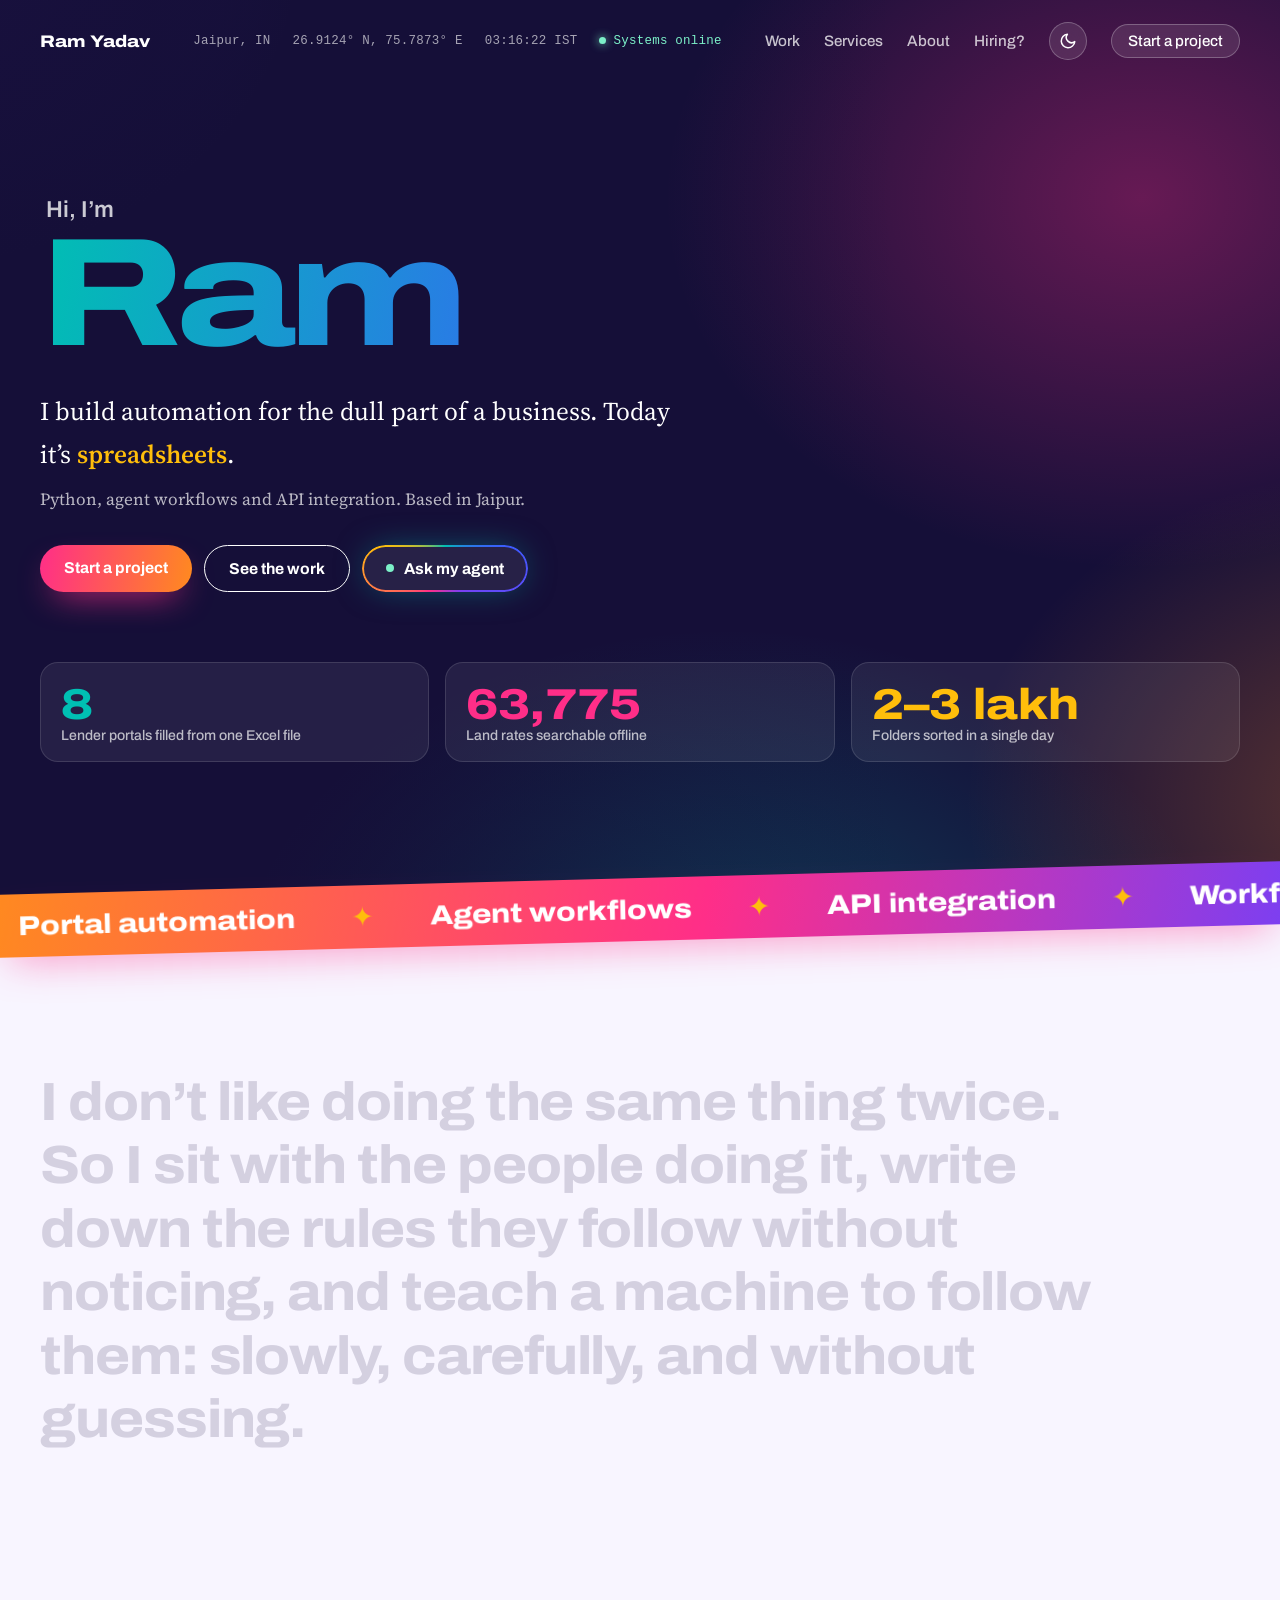
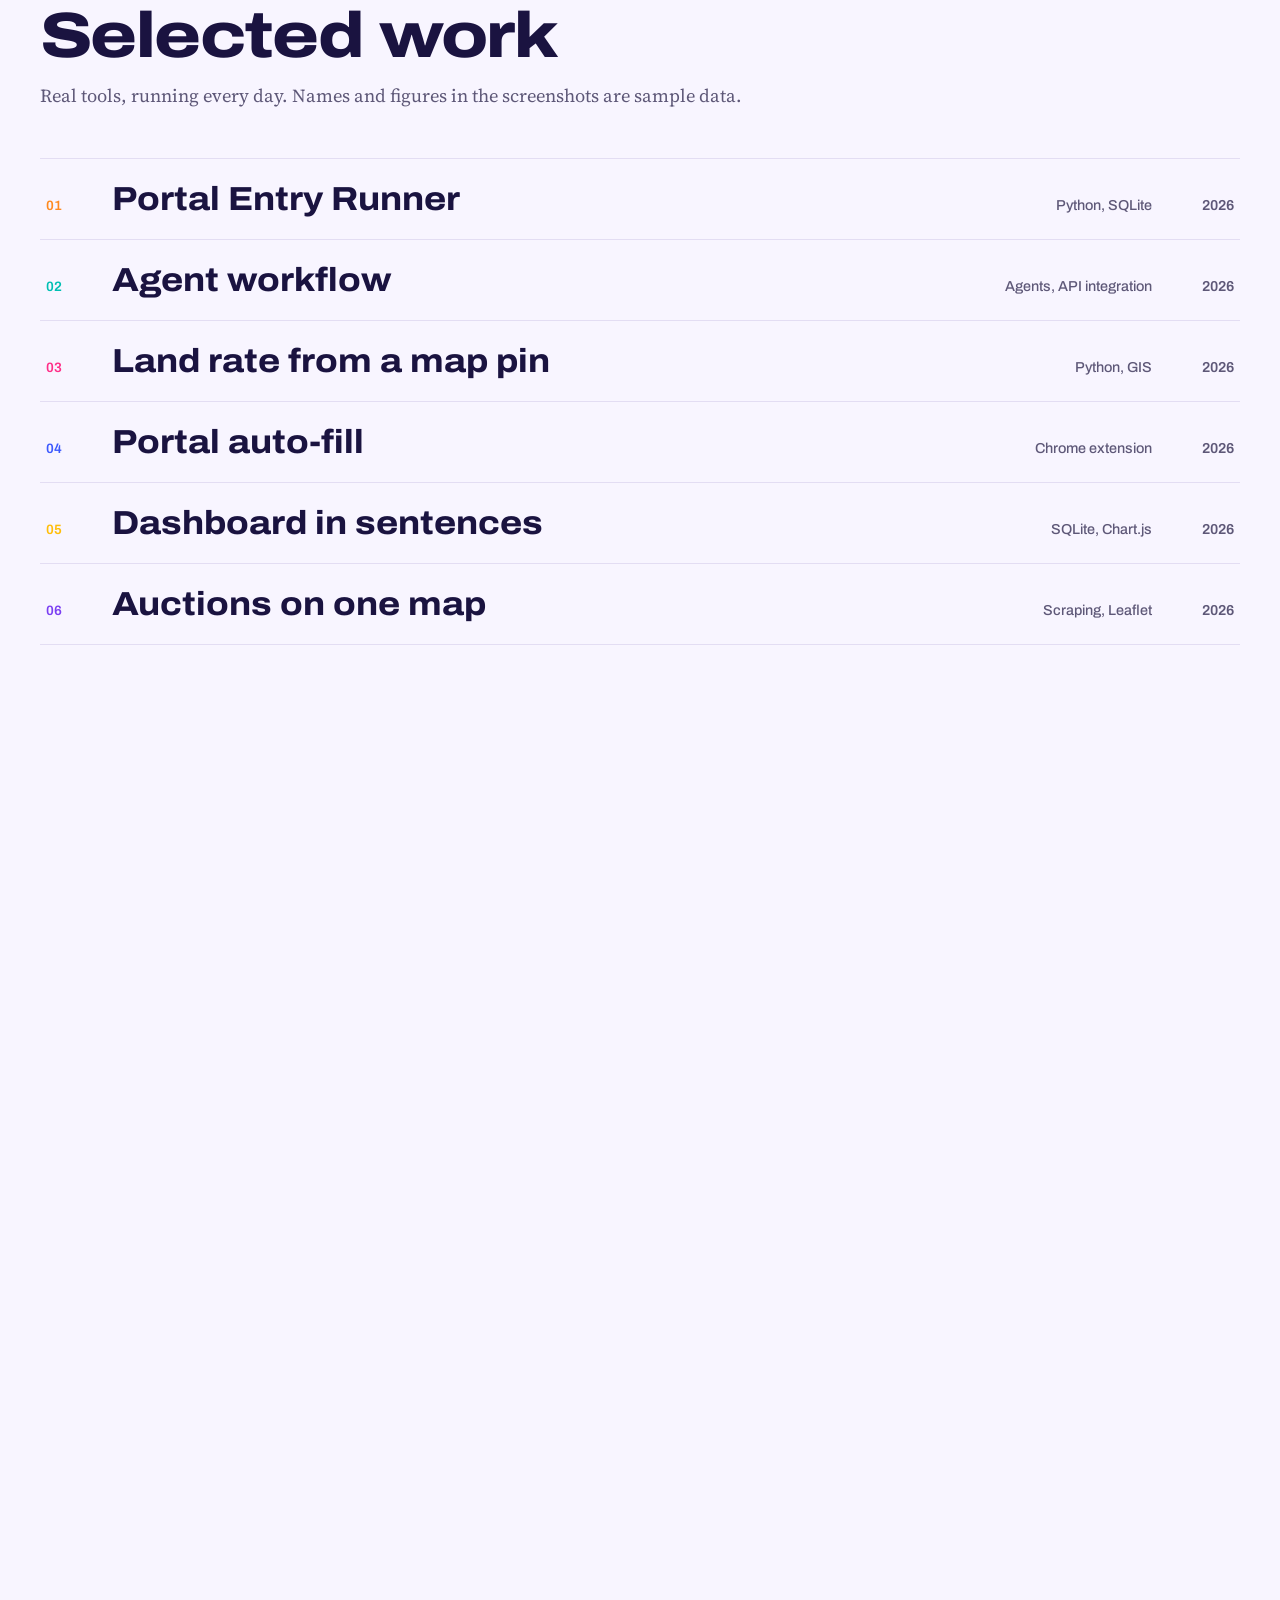
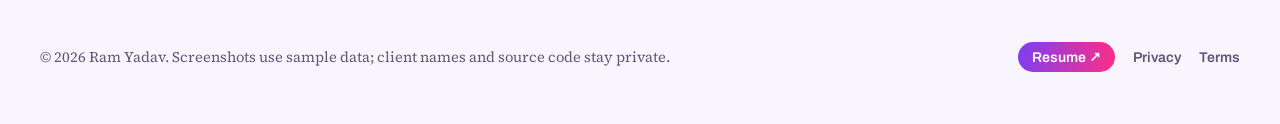
==== index.html @ 6a9166ba "feat: short Gemini summary on the fit check" ====
<!doctype html>
<html lang="en">
<head>
<meta charset="utf-8">
<meta name="viewport" content="width=device-width, initial-scale=1">
<title>Ram Yadav – Automation Developer</title>
<meta name="description" content="I build automation for portals, spreadsheets, workflows and maps: Python, agent workflows and API integration. Based in Jaipur.">
<link rel="canonical" href="https://r4myd.com/">
<script type="application/ld+json">
{"@context":"https://schema.org","@type":"Person","name":"Ram Yadav","alternateName":"r4myd","url":"https://r4myd.com/","image":"https://r4myd.com/img/ram.webp","jobTitle":"Automation Developer","address":{"@type":"PostalAddress","addressLocality":"Jaipur","addressRegion":"Rajasthan","addressCountry":"IN"},"knowsAbout":["Python","Automation","Agent workflows","API integration","GIS"],"sameAs":["https://github.com/r4myd","https://www.linkedin.com/in/yadav00ram","https://www.instagram.com/r4myd/"]}
</script>
<meta property="og:type" content="website">
<meta property="og:url" content="https://r4myd.com/">
<meta property="og:title" content="Ram Yadav – Automation Developer">
<meta property="og:description" content="Portal runners, agent workflows, land-rate lookups and dashboards. Selected work with screenshots.">
<meta property="og:image" content="https://r4myd.com/img/og.jpg">
<meta property="og:image:width" content="1200">
<meta property="og:image:height" content="630">
<meta name="twitter:card" content="summary_large_image">
<link rel="preconnect" href="https://fonts.googleapis.com">
<link rel="preconnect" href="https://fonts.gstatic.com" crossorigin>
<link href="https://fonts.googleapis.com/css2?family=Archivo:wdth,wght@100..125,400..800&family=Source+Serif+4:opsz,wght@8..60,400;8..60,600&display=swap" rel="stylesheet">
<script>try{if(sessionStorage.getItem('booted')==='1'||matchMedia('(prefers-reduced-motion: reduce)').matches)document.documentElement.classList.add('booted')}catch(e){}</script>
<script>try{var t=localStorage.getItem('theme');if(t==='dark'||t==='light')document.documentElement.dataset.theme=t}catch(e){}</script>
<link rel="stylesheet" href="style.css?v=20261004c">
<link rel="icon" href="/favicon.ico" sizes="48x48">
<link rel="icon" type="image/png" href="/img/icon-192.png" sizes="192x192">
<link rel="apple-touch-icon" href="/apple-touch-icon.png">
</head>
<body>
<div class="boot" aria-hidden="true"><pre class="boot-log"></pre><p class="boot-pct">0%</p></div>
<div class="cursor" aria-hidden="true"><span>View</span></div>

<header class="top wrap">
  <a class="mark" href="#">Ram Yadav</a>
  <p class="hud"><span>Jaipur, IN</span><span>26.9124° N, 75.7873° E</span><span id="clock">--:--</span><span class="ok">Systems online</span></p>
  <nav>
    <a href="#work">Work</a>
    <a href="#build">Services</a>
    <a href="#about">About</a>
    <a href="#fit">Hiring?</a>
    <button class="theme-btn" type="button" aria-label="Switch to dark theme" aria-pressed="false">
      <svg class="i-moon" viewBox="0 0 24 24" fill="none" stroke="currentColor" stroke-width="2" stroke-linecap="round" stroke-linejoin="round" aria-hidden="true"><path d="M21 12.8A9 9 0 1 1 11.2 3a7 7 0 0 0 9.8 9.8z"/></svg>
      <svg class="i-sun" viewBox="0 0 24 24" fill="none" stroke="currentColor" stroke-width="2" stroke-linecap="round" aria-hidden="true"><circle cx="12" cy="12" r="4.5"/><path d="M12 2v2M12 20v2M4.9 4.9l1.4 1.4M17.7 17.7l1.4 1.4M2 12h2M20 12h2M4.9 19.1l1.4-1.4M17.7 6.3l1.4-1.4"/></svg>
    </button>
    <a class="nav-cta" href="#contact">Start a project</a>
  </nav>
</header>

<main>

<section class="hero">
  <canvas id="terrain" aria-hidden="true"></canvas>
  <div class="wrap hero-in">
    <p class="hello">Hi, I’m</p>
    <h1>Ram</h1>
    <p class="lede">I build automation for the dull part of a business. Today it’s <b class="rot" data-words="portals|spreadsheets|forms|workflows|maps|dashboards">portals</b>.</p>
    <p class="sub">Python, agent workflows and API integration. Based in Jaipur.</p>
    <p class="cta">
      <a class="btn" href="#contact" data-kind="project">Start a project</a>
      <a class="btn ghost" href="#work">See the work</a>
      <a class="btn agent" href="#fit"><i class="live" aria-hidden="true"></i>Ask my agent</a>
    </p>
  </div>
  <dl class="hero-stats wrap">
    <div><dt>Lender portals filled from one Excel file</dt><dd data-count="8">8</dd></div>
    <div><dt>Land rates searchable offline</dt><dd data-count="63775">63,775</dd></div>
    <div><dt>Folders sorted in a single day</dt><dd>2–3 lakh</dd></div>
  </dl>
</section>

<div class="band" aria-hidden="true"><div class="band-track">
  <span>Portal automation</span><span>Agent workflows</span><span>API integration</span><span>Workflow design</span>
  <span>Dashboards</span><span>Maps &amp; GIS</span><span>Chrome extensions</span><span>Python</span>
  <span>Portal automation</span><span>Agent workflows</span><span>API integration</span><span>Workflow design</span>
  <span>Dashboards</span><span>Maps &amp; GIS</span><span>Chrome extensions</span><span>Python</span>
</div></div>

<section class="manifesto wrap" aria-label="How I work">
  <p data-light>I don’t like doing the same thing twice. So I sit with the people doing it, write down the rules they follow without noticing, and teach a machine to follow them: slowly, carefully, and without guessing.</p>
</section>

<section id="work" class="wrap">
  <h2 class="section-title">Selected work</h2>
  <p class="section-lede">Real tools, running every day. Names and figures in the screenshots are sample data.</p>
  <ol class="index">
    <li><a href="#p-runner" data-img="img/entry-queue.webp" style="--c:var(--saffron)"><span>Portal Entry Runner</span><em>Python, SQLite</em><b>2026</b></a></li>
    <li><a href="#agents" data-img="img/agents-flow.webp" style="--c:var(--turq)"><span>Agent workflow</span><em>Agents, API integration</em><b>2026</b></a></li>
    <li><a href="#p-land" data-img="img/dlc-lookup.webp" style="--c:var(--pink)"><span>Land rate from a map pin</span><em>Python, GIS</em><b>2026</b></a></li>
    <li><a href="#p-fill" data-img="img/ext-popup.webp" style="--c:var(--blue)"><span>Portal auto-fill</span><em>Chrome extension</em><b>2026</b></a></li>
    <li><a href="#p-dash" data-img="img/an-alerts.webp" style="--c:var(--marigold)"><span>Dashboard in sentences</span><em>SQLite, Chart.js</em><b>2026</b></a></li>
    <li><a href="#p-auction" data-img="img/auctions.webp" style="--c:var(--violet)"><span>Auctions on one map</span><em>Scraping, Leaflet</em><b>2026</b></a></li>
  </ol>
</section>

<!-- ============ PORTAL RUNNER ============ -->
<article class="project wrap reveal" id="p-runner" style="--c:var(--saffron)">
  <header class="p-head">
    <h3>Portal Entry Runner</h3>
    <p class="p-sub">One spreadsheet in. Hundreds of cases walked through a web portal’s whole workflow.</p>
  </header>

  <ol class="pipe" aria-label="The workflow each case goes through">
    <li style="--i:0">Open</li><li style="--i:1">Rework</li><li style="--i:2">Pick</li><li style="--i:3">Pin on map</li>
    <li style="--i:4">Upload</li><li style="--i:5">Fill form</li><li style="--i:6">Submit</li><li style="--i:7">Send</li>
  </ol>

  <div class="p-grid">
    <div class="p-copy">
      <p>Every case on the portal had to be opened, sent back, picked up, pinned on the map, given its document, filled, submitted and finally sent to the client. By hand that is nine screens per case, a few hundred times over.</p>
      <p>The runner reads the case list from Excel and does it the way a careful person would. Before every click it reads what the portal is actually showing, waits between requests, and if you press Stop or the connection drops, it carries on from the exact step where it paused.</p>
      <ul class="points">
        <li>Its requests match the browser’s own byte for byte, checked by golden tests.</li>
        <li>37 tests run against a mock portal, so the real one is never touched while testing.</li>
        <li>A case with a missing value is held back with the reason shown. Nothing is guessed.</li>
      </ul>
    </div>
    <dl class="facts">
      <div><dt>Built with</dt><dd>Python, requests, SQLite, a plain HTML/JS control panel</dd></div>
      <div><dt>One full case</dt><dd>About 9 minutes, unattended</dd></div>
      <div><dt>Safety</dt><dd>Paced 6–12 s between requests, retries with back-off, stops itself after 3 failures in a row</dd></div>
    </dl>
  </div>
  <figure class="shot tilt"><button class="zoom" type="button"><img src="img/entry-queue.webp" alt="Entry queue with progress by state and a list of cases" width="1440" height="900" loading="lazy"></button>
    <figcaption>The control panel: progress by state, filters, and each case’s last step.</figcaption></figure>
</article>

<!-- ============ AGENTS ============ -->
<article class="project wrap reveal" style="--c:var(--turq)" id="agents">
  <header class="p-head">
    <h3>Agent workflows that don’t guess</h3>
    <p class="p-sub">How I run agents on big jobs: one written brief, parallel packets, self-checks, and a person signing off.</p>
  </header>

  <svg class="flow" viewBox="0 0 900 260" role="img" aria-label="One brief feeds parallel agents, whose output is checked and merged into one sheet">
    <g class="edges">
      <path d="M150 130 C240 130 250 40 330 40"/><path d="M150 130 C240 130 250 76 330 76"/>
      <path d="M150 130 C240 130 250 112 330 112"/><path d="M150 130 C240 130 250 148 330 148"/>
      <path d="M150 130 C240 130 250 184 330 184"/><path d="M150 130 C240 130 250 220 330 220"/>
      <path d="M470 40 C560 40 560 130 620 130"/><path d="M470 76 C560 76 560 130 620 130"/>
      <path d="M470 112 C560 112 560 130 620 130"/><path d="M470 148 C560 148 560 130 620 130"/>
      <path d="M470 184 C560 184 560 130 620 130"/><path d="M470 220 C560 220 560 130 620 130"/>
      <path d="M740 130 L790 130"/>
    </g>
    <g class="nodes">
      <rect x="30" y="102" width="120" height="56" rx="8"/><text x="90" y="126">One brief</text><text class="s" x="90" y="144">rules + checks</text>
      <rect x="330" y="24" width="140" height="32" rx="16"/><rect x="330" y="60" width="140" height="32" rx="16"/>
      <rect x="330" y="96" width="140" height="32" rx="16"/><rect x="330" y="132" width="140" height="32" rx="16"/>
      <rect x="330" y="168" width="140" height="32" rx="16"/><rect x="330" y="204" width="140" height="32" rx="16"/>
      <text x="400" y="45">Agent · packet 1</text><text x="400" y="81">Agent · packet 2</text><text x="400" y="117">Agent · packet 3</text>
      <text x="400" y="153">…</text><text x="400" y="189">Agent · packet 18</text><text x="400" y="225">Agent · packet 19</text>
      <rect x="620" y="102" width="120" height="56" rx="8"/><text x="680" y="126">Checks</text><text class="s" x="680" y="144">sweeps + merge</text>
      <rect class="end" x="790" y="102" width="90" height="56" rx="8"/><text x="835" y="135">One sheet</text>
    </g>
  </svg>

  <div class="p-grid">
    <div class="p-copy">
      <p>When a job is too big for one prompt, I don’t write a bigger prompt. I split the work into small packets, run agents on them in parallel, and give every agent the same written brief.</p>
      <p>The brief is the real work: what done looks like, read-only access by default, no copying a value from one item to another, and a blank with a written reason whenever something can’t be proved. Every agent checks its own output before handing back, then plain code sweeps the merged result: ranges, totals and duplicate rows. A person signs off at the end.</p>
    </div>
    <dl class="facts">
      <div><dt>Pattern</dt><dd>Brief → packets → parallel agents → self-checks → merge → human sign-off</dd></div>
      <div><dt>Rules</dt><dd>Read-only by default, no guessing, every blank explained</dd></div>
    </dl>
  </div>
</article>

<!-- ============ LAND RATE ============ -->
<article class="project wrap reveal" id="p-land" style="--c:var(--pink)">
  <header class="p-head">
    <h3>Land rate from a map pin</h3>
    <p class="p-sub">Rajasthan’s government land rates, searchable offline and answered from a coordinate.</p>
  </header>
  <div class="p-grid">
    <div class="p-copy">
      <p>Every property valuation has to quote the government’s minimum land rate for its area. The official portal only searches by name, and people in the field come back with a coordinate.</p>
      <p>I wrote a harvester that keeps a local copy of every rate for all 41 districts, with history and the boundary of each colony. A pin now returns its rate in milliseconds without internet, plus live land-use, zone and khasra from the state GIS, and makes the map images that go with it. It is the first tool in the valuation industry that gives an up-to-date DLC rate straight from a coordinate.</p>
    </div>
    <dl class="facts">
      <div><dt>Built with</dt><dd>Python, SQLite, ArcGIS REST, Pillow</dd></div>
      <div><dt>Data</dt><dd>63,775 current rates, history back to 2014</dd></div>
      <div><dt>Manners</dt><dd>Paced, resumable downloads that never overload the government server</dd></div>
    </dl>
  </div>
  <div class="shots two">
    <figure class="shot tilt"><button class="zoom" type="button"><img src="img/dlc-lookup.webp" alt="Rate lookup result for a coordinate in Jaipur" width="1199" height="900" loading="lazy"></button><figcaption>A pin near Albert Hall, Jaipur, and the rate it falls under.</figcaption></figure>
    <figure class="shot tilt"><button class="zoom" type="button"><img src="img/zdp.webp" alt="Zonal development plan map image with a red pin" width="1600" height="900" loading="lazy"></button><figcaption>The plan map it draws for the same point, fully offline.</figcaption></figure>
  </div>
</article>

<!-- ============ AUTO-FILL ============ -->
<article class="project wrap reveal" id="p-fill" style="--c:var(--blue)">
  <header class="p-head">
    <h3>Portal auto-fill</h3>
    <p class="p-sub">A Chrome extension that types a finished Excel file into eight different lender portals.</p>
  </header>
  <div class="p-grid">
    <div class="p-copy">
      <p>Some portals want the same data typed in field by field: 60 to 380 fields a case. The extension reads the case’s Excel file and fills the form. It finds values by their labels rather than fixed cells, so a slightly different layout still works, and it flags a section in red instead of guessing. Saving and submitting stay a person’s click.</p>
      <p>It began as five separate extensions. I merged them into one core with a small plug-in per portal after a review found the same bugs copied into all five.</p>
    </div>
    <dl class="facts">
      <div><dt>Built with</dt><dd>JavaScript (Manifest V3), SheetJS, a Node test harness</dd></div>
      <div><dt>Tested on</dt><dd>633 real past files for one portal: 3,798 of 3,798 option fields read right</dd></div>
    </dl>
  </div>
  <div class="shots two narrow">
    <figure class="shot tilt"><button class="zoom" type="button"><img src="img/ext-popup.webp" alt="Extension popup with one tile per portal" width="900" height="1058" loading="lazy"></button><figcaption>One extension, one tile per portal.</figcaption></figure>
    <figure class="shot tilt"><button class="zoom" type="button"><img src="img/icici-filler.webp" alt="Section-by-section fill panel on a portal" width="987" height="537" loading="lazy"></button><figcaption>Section by section, with a count of the fields it will fill.</figcaption></figure>
  </div>
</article>

<!-- ============ ANALYTICS ============ -->
<article class="project wrap reveal" id="p-dash" style="--c:var(--marigold)">
  <header class="p-head">
    <h3>A dashboard that talks in sentences</h3>
    <p class="p-sub">Three years of monthly exports turned into something the owner reads every morning.</p>
  </header>
  <div class="p-grid">
    <div class="p-copy">
      <p>36,000 case records sat in separate monthly spreadsheets. I loaded them into SQLite and built a dashboard on top: which clients are growing, which have gone quiet, how the month is tracking, which weekdays are busiest.</p>
      <p>The alerts read like a colleague wrote them: “no cases from this client for 74 days, worth a call.”</p>
    </div>
    <dl class="facts">
      <div><dt>Built with</dt><dd>Python, SQLite, Chart.js</dd></div>
      <div><dt>Data</dt><dd>36,308 records, 2023–2026</dd></div>
    </dl>
  </div>
  <div class="shots three">
    <figure class="shot"><button class="zoom" type="button"><img src="img/an-range.webp" alt="Monthly chart and client comparison table" width="1132" height="797" loading="lazy"></button><figcaption>This year against the last, by client.</figcaption></figure>
    <figure class="shot"><button class="zoom" type="button"><img src="img/an-alerts.webp" alt="Alerts written in plain sentences" width="1132" height="470" loading="lazy"></button><figcaption>Alerts in plain sentences.</figcaption></figure>
    <figure class="shot"><button class="zoom" type="button"><img src="img/an-heat.webp" alt="Heatmaps by day and branch" width="1132" height="873" loading="lazy"></button><figcaption>Heatmaps by day and branch.</figcaption></figure>
  </div>
</article>

<!-- ============ AUCTIONS ============ -->
<article class="project wrap reveal" id="p-auction" style="--c:var(--violet)">
  <header class="p-head">
    <h3>Every bank auction in the state, on one map</h3>
    <p class="p-sub">Three auction sites scraped each morning, scored against the district median.</p>
  </header>
  <div class="p-grid">
    <div class="p-copy">
      <p>Auction notices are spread over three websites in three formats. This collects them daily, keeps Rajasthan only, pins each property and compares its reserve price per sq ft with the median for its district, so a cheap listing stands out.</p>
    </div>
    <dl class="facts">
      <div><dt>Built with</dt><dd>Python, Flask, BeautifulSoup, Leaflet</dd></div>
      <div><dt>Last run</dt><dd>1,266 properties across 47 districts</dd></div>
    </dl>
  </div>
  <figure class="shot tilt"><button class="zoom" type="button"><img src="img/auctions.webp" alt="Auction list beside a map of Rajasthan" width="1199" height="900" loading="lazy"></button><figcaption>List and map side by side.</figcaption></figure>
</article>

<!-- ============ SMALLER ============ -->
<section class="wrap more reveal">
  <h2 class="section-title">Smaller builds</h2>
  <div class="tools">
    <article><h3>Folder matcher</h3><p>Matched 2–3 lakh folders against a spreadsheet by normalising messy names and matching patterns. Anything with two possible matches went to a person instead of being guessed.</p><p class="stack">Python, pandas</p></article>
    <article><h3>Portal bulk upload</h3><p>Fills a portal’s bulk-upload sheet with validated values, checks for duplicates, uploads it, then confirms every row actually arrived.</p><p class="stack">Python, requests, openpyxl</p></article>
    <article><h3>Digital signing queue</h3><p>Signs PDFs with a USB signature token from a queue with approval. It checks the token’s certificate before sending the PIN, so a wrong token can never get locked.</p><p class="stack">Python, pyHanko, PKCS#11</p></article>
    <article><h3>Invoice automation</h3><p>Watches case folders, works out each fee from its slab, fills the invoice and keeps the register in step. Built so that one case can only ever produce one invoice.</p><p class="stack">Python, openpyxl</p></article>
    <article><h3>Map image makers</h3><p>Coordinate in, ready-to-use map out: a plan-map crop or a satellite view with the same pin, legend and scale bar.</p><p class="stack">Python, Pillow, KML</p></article>
    <article><h3>Safe push to a shared server</h3><p>Pushes finished files to the office server and keeps a ledger of every push. If someone changed the file on the server in the meantime, the push stops instead of writing over their work.</p><p class="stack">PowerShell</p></article>
    <article><h3>Nearby records and RERA</h3><p>Finds the closest of 31,500 past records to any point, and pulls every RERA project in Jaipur into a sheet and Google Earth.</p><p class="stack">Python, SQLite</p></article>
  </div>
</section>

<!-- ============ CONSOLE ============ -->
<section class="wrap console-sec reveal">
  <h2 class="section-title">Try the console</h2>
  <p class="section-lede">Type a command and press Enter. Start with <code>help</code>.</p>
  <div class="console">
    <div class="c-bar"><i></i><i></i><i></i><span>ram@jaipur: ~/automation</span></div>
    <pre class="c-out" aria-live="polite"></pre>
    <form class="c-in"><label for="cmd">&gt;</label><input id="cmd" autocomplete="off" spellcheck="false" placeholder="help"></form>
  </div>
</section>

<!-- ============ SERVICES ============ -->
<section class="wrap build reveal" id="build">
  <h2 class="section-title">What I can build for you</h2>
  <p class="section-lede">If a person on your team does the same steps every day, there is usually a tool hiding in it.</p>
  <div class="build-grid">
  <div class="cube-wrap" aria-hidden="true"><div class="cube">
    <b style="--f:0">Portals</b><b style="--f:1">Agents</b><b style="--f:2">APIs</b>
    <b style="--f:3">Data</b><b style="--f:4">Dashboards</b><b style="--f:5">Maps</b>
  </div></div>
  <ul class="services">
    <li><h3>Portal and form automation</h3><p>Anything your team types from one system into another.</p></li>
    <li><h3>Agent workflows</h3><p>Multi-step jobs split across agents with clear rules, self-checks and a human sign-off.</p></li>
    <li><h3>API integration</h3><p>Your tools talking to each other, so data moves without copy-paste.</p></li>
    <li><h3>Data extraction</h3><p>The numbers inside PDFs, scans and old spreadsheets, in one clean sheet.</p></li>
    <li><h3>Dashboards</h3><p>Exports nobody opens, turned into a page people check every morning.</p></li>
    <li><h3>Maps and GIS</h3><p>Coordinates in; land data, boundaries and map images out.</p></li>
  </ul>
  </div>
</section>

<!-- ============ ABOUT ============ -->
<section class="wrap about reveal" id="about">
  <figure class="portrait">
    <div class="frame"><img src="img/ram.webp" alt="Ram Yadav" width="720" height="720" loading="lazy"></div>
    <figcaption><span class="dot"></span>Jaipur, Rajasthan</figcaption>
  </figure>
  <div class="about-copy">
    <h2 class="section-title">Hi, I’m Ram.</h2>
    <p>I’m 21 and I live in Jaipur. I studied maths and physics, and my first job was data entry.</p>
    <p>That’s where I got hooked on one question: why is a person doing this by hand, every single day? I’ve been answering it ever since, first with scripts, then with portal runners, map tools and agent workflows.</p>
    <p>I work best on real, messy processes. I sit with the people who run them, write down the rules they follow without noticing, and turn those rules into something that runs on its own and says so when it isn’t sure.</p>
  </div>
</section>

<!-- ============ PATH ============ -->
<section class="wrap path reveal" id="path">
  <h2 class="section-title">How I got here</h2>
  <ol class="timeline">
    <li><p class="when">2024</p><h3>Six months of folder sorting, done in two weeks</h3><p>My first job was data entry. Handed 2–3 lakh folders to match against a spreadsheet by hand, I wrote a script that matched the messy names instead and finished in under two weeks.</p></li>
    <li><p class="when">2025</p><h3>New field, first month</h3><p>Moved into GIS without knowing QGIS or ArcGIS. Learned both in the first month, then automated about 70% of the production pipeline and trained eight new people on it.</p></li>
    <li><p class="when">2026</p><h3>Portals, agents and internal tools</h3><p>Now I build portal runners, agent workflows and the tools a team uses every day. My degree is a B.Sc.-B.Ed. in Mathematics and Physics; the rest I learned by building.</p></li>
  </ol>
</section>

<section class="wrap fit reveal" id="fit">
  <h2 class="section-title">Hiring? Ask my agent if I fit.</h2>
  <p class="section-lede">Paste the job post. It reads it against my work and shows what I’ve already done, with a link to the proof, and what I’d still have to learn.</p>
  <form class="fit-form" novalidate>
    <label for="fit-jd" class="sr">Job description</label>
    <textarea id="fit-jd" name="jd" rows="7" maxlength="12000" placeholder="Paste the job description here…" required></textarea>
    <div class="fit-row">
      <button class="btn" type="submit">Check the fit</button>
      <p class="form-note" role="status" aria-live="polite"></p>
    </div>
  </form>
  <div class="fit-out" hidden>
    <p class="fit-sum"></p>
    <p class="fit-ai" hidden></p>
    <div class="fit-cols">
      <div><h3>Done before</h3><ul class="fit-have"></ul></div>
      <div class="fit-learn-col"><h3>Would learn</h3><ul class="fit-learn"></ul><p class="fit-learn-note"></p></div>
    </div>
    <ul class="fit-notes"></ul>
    <p class="fit-next"><a class="btn" href="#contact" data-kind="hire">Talk about this role</a> <a class="btn ghost" href="resume.pdf" target="_blank" rel="noopener">Resume</a></p>
  </div>
</section>

<section class="wrap contact reveal" id="contact">
  <h2>Have a task your team repeats every day?</h2>
  <p>Tell me how it’s done today. I’ll tell you what can be automated and what it would take.</p>
  <form class="contact-form" novalidate>
    <div class="kind" role="radiogroup" aria-label="What is this about?">
      <label><input type="radio" name="kind" value="project" checked> A project</label>
      <label><input type="radio" name="kind" value="hire"> Hiring</label>
    </div>
    <div class="grid">
      <label>Name<input name="name" autocomplete="name" maxlength="80" required></label>
      <label>Email<input name="email" type="email" autocomplete="email" maxlength="120" required></label>
      <label class="for-hire">Company<input name="company" autocomplete="organization" maxlength="100"></label>
      <label class="for-hire">Role<input name="role" maxlength="100"></label>
      <label class="for-hire wide"><span>Job post link <small>(optional)</small></span><input name="link" type="url" maxlength="300" placeholder="https://"></label>
      <label class="wide"><span class="for-project">What should be automated?</span><span class="for-hire">Anything I should know</span>
        <textarea name="message" rows="4" maxlength="3000" required></textarea></label>
      <label class="hp" aria-hidden="true">Website<input name="website" tabindex="-1" autocomplete="off"></label>
    </div>
    <div class="fit-row">
      <button class="btn" type="submit">Send</button>
      <p class="form-note" role="status" aria-live="polite"></p>
    </div>
  </form>
  <p class="cta">
    <a class="btn ghost" href="mailto:shriyadav1500@gmail.com?subject=Automation%20project">shriyadav1500@gmail.com</a>
    <a class="btn ghost" href="http://www.linkedin.com/in/yadav00ram">LinkedIn</a>
    <a class="btn ghost" href="https://github.com/r4myd">GitHub</a>
  </p>
</section>

</main>

<footer class="wrap foot">
  <p>© 2026 Ram Yadav. Screenshots use sample data; client names and source code stay private.</p>
  <nav class="foot-links">
    <a class="resume-btn" href="resume.pdf" target="_blank" rel="noopener">Resume <span aria-hidden="true">↗</span></a>
    <a href="privacy.html">Privacy</a>
    <a href="terms.html">Terms</a>
  </nav>
</footer>

<dialog class="lightbox" aria-label="Screenshot">
  <form method="dialog"><button class="lb-close">Close</button></form>
  <img alt="">
</dialog>

<script src="theme.js?v=20261004c" defer></script>
<script src="connect.js?v=20261004c" defer></script>
<script type="module" src="main.js?v=20261004c"></script>
<script type="module" src="room.js?v=20261004c"></script>
<script type="module" src="https://static.cloudflareinsights.com/beacon.min.js" data-cf-beacon='{"token": "8d06e799ebae47a8966e0bc18af4d934"}'></script>
</body>
</html>
---- style.css ----
/* Jaipur's colours: pink city walls, blue pottery, saffron, marigold, indigo dye. */
:root {
  --night: #150F38;
  --ink: #1A1340;
  --paper: #F8F5FF;
  --panel: #FFFFFF;
  --muted: #5E5878;
  --rule: #E3DDF3;
  --pink: #FF2E88;
  --saffron: #FF8A1F;
  --marigold: #FFBE0B;
  --turq: #00BFB3;
  --blue: #3D5AFE;
  --violet: #7B3FF2;
  --rainbow: linear-gradient(100deg, var(--turq), var(--blue) 25%, var(--violet) 45%, var(--pink) 68%, var(--saffron) 85%, var(--marigold));
  --sans: "Archivo", "Segoe UI", system-ui, sans-serif;
  --serif: "Source Serif 4", Georgia, serif;
  --ease: cubic-bezier(.16, 1, .3, 1);
  --max: 1200px;
  color-scheme: light;
}

*, *::before, *::after { box-sizing: border-box; }
html { scroll-behavior: smooth; overflow-x: clip; }
body { margin: 0; overflow-x: clip; background: var(--paper); color: var(--ink); font: 1.0625rem/1.65 var(--serif); -webkit-font-smoothing: antialiased; }
img { display: block; max-width: 100%; height: auto; }
a { color: inherit; }
:focus-visible { outline: 3px solid var(--marigold); outline-offset: 3px; }
h1, h2, h3 { font-family: var(--sans); line-height: 1.06; margin: 0; }
.wrap { width: min(var(--max), 100% - 32px); margin-inline: auto; }

/* ---------- top bar (sits on the dark hero) ---------- */
.top { position: absolute; inset: 0 0 auto; z-index: 3; display: flex; justify-content: space-between; align-items: center; padding: 22px 0; color: #fff; }
.mark { font: 800 1.05rem var(--sans); font-stretch: 118%; text-decoration: none; }
.top nav { display: flex; gap: 24px; align-items: center; font: 500 .95rem var(--sans); }
.top nav a { text-decoration: none; opacity: .75; }
.top nav a:hover { opacity: 1; }
.top .nav-cta { opacity: 1; padding: 8px 16px; border-radius: 999px; background: rgba(255,255,255,.1); border: 1px solid rgba(255,255,255,.25); backdrop-filter: blur(8px); }

/* ---------- hero ---------- */
.hero { position: relative; min-height: 100svh; display: grid; align-content: center; overflow: hidden; padding: 120px 0 44px; background: var(--night); color: #fff; isolation: isolate; }
.hero::before { /* coloured light pooling behind the terrain */
  content: ""; position: absolute; inset: -20%; z-index: -1;
  background: radial-gradient(38% 42% at 78% 30%, rgba(255,46,136,.35), transparent 70%),
              radial-gradient(34% 38% at 92% 78%, rgba(255,138,31,.30), transparent 70%),
              radial-gradient(40% 44% at 55% 95%, rgba(0,191,179,.28), transparent 70%),
              radial-gradient(30% 36% at 10% 10%, rgba(123,63,242,.35), transparent 70%);
  animation: drift 18s ease-in-out infinite alternate;
}
@keyframes drift { to { transform: translate(-3%, 2%) scale(1.06); } }
#terrain { position: absolute; inset: 0; width: 100%; height: 100%; z-index: 0; }
.hero::after { content: ""; position: absolute; inset: 0; z-index: 1; pointer-events: none; background: linear-gradient(90deg, rgba(21,15,56,.9) 12%, rgba(21,15,56,.35) 45%, transparent 70%); }
.hero-in, .hero-stats { position: relative; z-index: 2; }
.hero h1 {
  font-size: clamp(4rem, 12vw, 10.5rem); font-weight: 800; font-stretch: 125%; letter-spacing: -.035em; line-height: .86; margin: 0 0 30px;
  background: var(--rainbow); background-size: 220% 100%; -webkit-background-clip: text; background-clip: text; color: transparent;
  animation: rise 1.2s var(--ease) both, shimmer 9s linear infinite;
}
@keyframes shimmer { to { background-position: 220% 0; } }
.hello { font: 600 clamp(1.1rem, 1.8vw, 1.5rem) var(--sans); color: rgba(255,255,255,.78); margin: 0 0 6px 6px; animation: rise 1s var(--ease) both; }
.lede { font-size: clamp(1.25rem, 2.1vw, 1.6rem); max-width: 25em; margin: 0 0 10px; }
.sub { color: rgba(255,255,255,.7); margin: 0; }
.cta { display: flex; flex-wrap: wrap; gap: 12px; margin: 32px 0 0; }
.btn { font: 700 .98rem var(--sans); text-decoration: none; padding: 14px 24px; border-radius: 999px; color: #fff; background: linear-gradient(100deg, var(--pink), var(--saffron)); box-shadow: 0 14px 34px -14px var(--pink); transition: transform .35s var(--ease), box-shadow .35s; }
.btn:hover { transform: translateY(-3px) scale(1.02); box-shadow: 0 20px 40px -14px var(--pink); }
.btn.ghost { background: transparent; border: 1.5px solid currentColor; box-shadow: none; }
.hero-stats { display: grid; grid-template-columns: repeat(3, 1fr); gap: 16px; margin-top: 70px; }
.hero-stats div { display: flex; flex-direction: column-reverse; padding: 18px 20px; border-radius: 18px; background: rgba(255,255,255,.07); border: 1px solid rgba(255,255,255,.12); backdrop-filter: blur(10px); }
.hero-stats div:nth-child(1) dd { color: var(--turq); } .hero-stats div:nth-child(2) dd { color: var(--pink); } .hero-stats div:nth-child(3) dd { color: var(--marigold); }
.hero-stats dt { font: 500 .88rem var(--sans); color: rgba(255,255,255,.7); }
.hero-stats dd { margin: 0; font: 800 clamp(1.8rem, 3.4vw, 2.7rem) var(--sans); font-stretch: 118%; font-variant-numeric: tabular-nums; }
.hero-in > *, .hero-stats { opacity: 0; transform: translateY(18px); animation: rise 1s var(--ease) forwards; }
.hero-in > :nth-child(2) { animation-delay: .12s; } .hero-in > :nth-child(3) { animation-delay: .22s; } .hero-in > :nth-child(4) { animation-delay: .32s; }
.hero-stats { animation-delay: .5s; }
@keyframes rise { to { opacity: 1; transform: none; } }

/* ---------- moving skills band ---------- */
.band { overflow: hidden; background: linear-gradient(100deg, var(--saffron), var(--pink) 55%, var(--violet)); color: #fff; transform: rotate(-1.5deg); margin: -22px -10px 0; position: relative; z-index: 2; box-shadow: 0 18px 40px -20px rgba(255,46,136,.7); }
.band-track { display: flex; width: max-content; animation: slide 32s linear infinite; }
.band span { font: 800 clamp(1.1rem, 2.4vw, 1.7rem) var(--sans); font-stretch: 115%; padding: 16px 28px; white-space: nowrap; }
.band span::after { content: "✦"; margin-left: 56px; color: var(--marigold); }
@keyframes slide { to { transform: translateX(-50%); } }

/* ---------- section titles ---------- */
#work { padding: 110px 0 10px; }
.section-title { font-size: clamp(2.3rem, 5vw, 4rem); font-weight: 800; font-stretch: 118%; letter-spacing: -.025em; }
.section-lede { color: var(--muted); font-size: 1.15rem; margin: 12px 0 0; max-width: 40em; }

/* ---------- projects: each one wears its own colour ---------- */
.project { --c: var(--pink); padding: 90px 0 30px; }
.p-head h3 { font-size: clamp(2rem, 4.4vw, 3.4rem); font-weight: 800; font-stretch: 114%; letter-spacing: -.02em; }
.p-head h3::before { content: ""; display: block; width: 64px; height: 8px; border-radius: 8px; background: var(--c); margin-bottom: 22px; box-shadow: 18px 0 0 color-mix(in srgb, var(--c) 45%, transparent), 36px 0 0 color-mix(in srgb, var(--c) 20%, transparent); }
.p-sub { font-size: 1.22rem; color: var(--muted); margin: 14px 0 34px; max-width: 36em; }
.p-grid { display: grid; grid-template-columns: minmax(0, 1.6fr) minmax(0, 1fr); gap: 56px; align-items: start; }
.p-copy p { margin: 0 0 16px; max-width: 38em; }
.points { padding-left: 1.2em; margin: 6px 0 0; }
.points li { margin-bottom: 8px; }
.points li::marker { color: var(--c); content: "◆  "; font-size: .8em; }
.facts { margin: 0; padding: 24px; border-radius: 22px; background: color-mix(in srgb, var(--c) 10%, var(--panel)); border: 1px solid color-mix(in srgb, var(--c) 30%, transparent); font-family: var(--sans); }
.facts div + div { margin-top: 16px; }
.facts dt { font-size: .82rem; font-weight: 600; color: color-mix(in srgb, var(--c) 70%, var(--ink)); }
.facts dd { margin: 3px 0 0; font-size: .98rem; line-height: 1.45; }

/* screenshots float on a coloured, dotted (bandhani) stage and lean toward the pointer */
.shot, .shots { margin: 46px 0 0; }
.shots { display: grid; gap: 26px; }
.shots .shot { margin: 0; }
.shots.two { grid-template-columns: 1fr 1fr; }
.shots.two.narrow { grid-template-columns: .62fr 1.38fr; align-items: start; }
.shots.three { grid-template-columns: repeat(3, 1fr); }
.shot { perspective: 1400px; }
.zoom {
  --rx: 0deg; --ry: 0deg;
  display: block; width: 100%; padding: 22px; border: 0; border-radius: 26px; cursor: zoom-in;
  background: radial-gradient(circle at 1px 1px, rgba(255,255,255,.35) 1.4px, transparent 1.6px) 0 0 / 14px 14px,
              linear-gradient(135deg, var(--c), color-mix(in srgb, var(--c) 55%, var(--violet)));
  transform: rotateX(var(--rx)) rotateY(var(--ry)); transform-style: preserve-3d;
  transition: transform .5s var(--ease), box-shadow .5s;
  box-shadow: 0 30px 60px -30px color-mix(in srgb, var(--c) 80%, #000);
}
.zoom img { width: 100%; border-radius: 12px; transform: translateZ(40px); box-shadow: 0 18px 40px -16px rgba(0,0,0,.45); }
.tilt .zoom { transform: rotateX(18deg) rotateY(-10deg) scale(.92); }
.tilt.in .zoom { transform: rotateX(var(--rx)) rotateY(var(--ry)); }
figcaption { font: .9rem/1.45 var(--sans); color: var(--muted); margin-top: 12px; }
.reveal { opacity: 0; transform: translateY(26px); transition: opacity .9s var(--ease), transform .9s var(--ease); }
.reveal.in { opacity: 1; transform: none; }

/* ---------- runner pipeline ---------- */
.pipe { position: relative; list-style: none; padding: 0; margin: 0 0 42px; display: grid; grid-template-columns: repeat(8, 1fr); gap: 8px; font: 700 .88rem var(--sans); }
.pipe li { display: flex; align-items: center; justify-content: center; text-align: center; line-height: 1.25; padding: 12px 6px; border-radius: 999px; background: var(--panel); border: 1.5px solid var(--rule); color: var(--muted); animation: step 8s linear infinite; animation-delay: calc(var(--i) * 1s); }
@keyframes step {
  0%, 11% { color: #fff; background: var(--c); border-color: var(--c); transform: translateY(-4px); box-shadow: 0 12px 24px -10px var(--c); }
  13%, 100% { color: var(--muted); background: var(--panel); border-color: var(--rule); transform: none; box-shadow: none; }
}

/* ---------- agent flow ---------- */
.flow { width: 100%; height: auto; margin: 0 0 42px; font-family: var(--sans); }
.flow .edges path { fill: none; stroke: var(--c); stroke-width: 1.8; opacity: .7; stroke-dasharray: 6 8; animation: flow 1.4s linear infinite; }
@keyframes flow { to { stroke-dashoffset: -28; } }
.flow rect { fill: #FFFFFF; stroke: var(--rule); stroke-width: 1.5; }
.flow .nodes rect:nth-of-type(2) { fill: #E6FAF8; stroke: var(--turq); } .flow .nodes rect:nth-of-type(3) { fill: #EEF1FF; stroke: var(--blue); }
.flow .nodes rect:nth-of-type(4) { fill: #F3ECFF; stroke: var(--violet); } .flow .nodes rect:nth-of-type(5) { fill: #FFE9F3; stroke: var(--pink); }
.flow .nodes rect:nth-of-type(6) { fill: #FFF1E3; stroke: var(--saffron); } .flow .nodes rect:nth-of-type(7) { fill: #FFF7DB; stroke: var(--marigold); }
.flow .end { fill: var(--pink); stroke: var(--pink); }
.flow text { font-size: 13px; font-weight: 700; fill: #1A1340; text-anchor: middle; }
.flow text.s { font-size: 11px; font-weight: 500; fill: #5E5878; }
.flow .end + text { fill: #fff; }

/* ---------- smaller builds ---------- */
.more, .build, .path { padding: 110px 0 20px; }
.tools { display: grid; grid-template-columns: repeat(3, 1fr); gap: 18px; margin-top: 40px; }
.tools article { --t: var(--pink); padding: 28px; border-radius: 22px; background: var(--panel); border: 1px solid var(--rule); position: relative; overflow: hidden; transition: transform .5s var(--ease), box-shadow .5s; }
.tools article:nth-child(2) { --t: var(--turq); } .tools article:nth-child(3) { --t: var(--violet); }
.tools article:nth-child(4) { --t: var(--saffron); } .tools article:nth-child(5) { --t: var(--blue); } .tools article:nth-child(6) { --t: var(--marigold); }
.tools article::before { content: ""; position: absolute; width: 140px; height: 140px; right: -50px; top: -50px; border-radius: 50%; background: var(--t); opacity: .16; transition: transform .6s var(--ease); }
.tools article:hover { transform: translateY(-6px) rotate(-.4deg); box-shadow: 0 26px 50px -30px var(--t); }
.tools article:hover::before { transform: scale(2.2); }
.tools h3 { font-size: 1.18rem; font-weight: 750; margin-bottom: 10px; position: relative; }
.tools p { margin: 0; font-size: 1rem; position: relative; }
.tools .stack { margin-top: 14px; font: 600 .85rem var(--sans); color: color-mix(in srgb, var(--t) 80%, var(--ink)); }

/* ---------- services with a turning cube ---------- */
.build-grid { display: grid; grid-template-columns: 300px 1fr; gap: 56px; align-items: center; margin-top: 44px; }
.cube-wrap { perspective: 900px; height: 300px; cursor: grab; touch-action: none; user-select: none; display: grid; place-items: center; }
.cube { --s: 170px; width: var(--s); height: var(--s); position: relative; transform-style: preserve-3d; transform: rotateX(-22deg) rotateY(0deg); }
.cube b { position: absolute; inset: 0; display: grid; place-items: center; font: 800 1.2rem var(--sans); font-stretch: 112%; color: #fff; border-radius: 18px; box-shadow: inset 0 0 0 1px rgba(255,255,255,.35); }
.cube b:nth-child(1) { background: var(--pink); transform: translateZ(calc(var(--s) / 2)); }
.cube b:nth-child(2) { background: var(--turq); transform: rotateY(90deg) translateZ(calc(var(--s) / 2)); }
.cube b:nth-child(3) { background: var(--violet); transform: rotateY(180deg) translateZ(calc(var(--s) / 2)); }
.cube b:nth-child(4) { background: var(--saffron); transform: rotateY(-90deg) translateZ(calc(var(--s) / 2)); }
.cube b:nth-child(5) { background: var(--blue); transform: rotateX(90deg) translateZ(calc(var(--s) / 2)); }
.cube b:nth-child(6) { background: var(--marigold); color: #1A1340; transform: rotateX(-90deg) translateZ(calc(var(--s) / 2)); }
@keyframes turn { from { transform: rotateX(-22deg) rotateY(0); } to { transform: rotateX(-22deg) rotateY(360deg); } }
.services { list-style: none; padding: 0; margin: 0; display: grid; grid-template-columns: 1fr 1fr; gap: 14px; }
.services li { padding: 20px 22px; border-radius: 18px; background: var(--panel); border: 1px solid var(--rule); border-left: 5px solid var(--pink); }
.services li:nth-child(2) { border-left-color: var(--turq); } .services li:nth-child(3) { border-left-color: var(--violet); }
.services li:nth-child(4) { border-left-color: var(--saffron); } .services li:nth-child(5) { border-left-color: var(--blue); } .services li:nth-child(6) { border-left-color: var(--marigold); }
.services h3 { font-size: 1.15rem; font-weight: 750; margin-bottom: 6px; }
.services p { margin: 0; color: var(--muted); font-size: 1rem; }

/* ---------- path ---------- */
.timeline { list-style: none; margin: 46px 0 0; padding: 0; display: grid; grid-template-columns: repeat(3, 1fr); gap: 22px; }
.timeline li { padding: 28px; border-radius: 22px; background: var(--panel); border: 1px solid var(--rule); }
.timeline .when { font: 800 3.2rem/1 var(--sans); font-stretch: 122%; margin: 0 0 14px; background: var(--rainbow); background-size: 300% 100%; -webkit-background-clip: text; background-clip: text; color: transparent; }
.timeline li:nth-child(1) .when { background-position: 0 0; } .timeline li:nth-child(2) .when { background-position: 50% 0; } .timeline li:nth-child(3) .when { background-position: 100% 0; }
.timeline h3 { font-size: 1.2rem; font-weight: 750; margin-bottom: 8px; }
.timeline p { margin: 0; }

/* ---------- contact ---------- */
.contact { margin-top: 110px; padding: 90px min(6vw, 70px); border-radius: 36px; color: #fff; position: relative; overflow: hidden;
  background: linear-gradient(120deg, var(--violet), var(--pink) 45%, var(--saffron) 80%, var(--marigold)); background-size: 200% 200%; animation: glow 14s ease-in-out infinite alternate; }
@keyframes glow { to { background-position: 100% 100%; } }
.contact h2 { font-size: clamp(2.3rem, 5.8vw, 4.8rem); font-weight: 800; font-stretch: 122%; letter-spacing: -.03em; max-width: 13em; }
.contact > p { font-size: 1.25rem; max-width: 32em; margin: 18px 0 0; opacity: .92; }
.contact .btn { background: #fff; color: #1A1340; box-shadow: 0 16px 36px -16px rgba(0,0,0,.5); }
.contact .btn.ghost { background: transparent; color: #fff; }
.foot { padding: 34px 0 54px; color: var(--muted); font-size: .92rem; }

/* ---------- lightbox ---------- */
.lightbox { border: 0; padding: 0; background: transparent; max-width: 96vw; }
.lightbox::backdrop { background: rgba(21, 15, 56, .88); backdrop-filter: blur(6px); }
.lightbox img { max-width: 96vw; max-height: 86vh; border-radius: 12px; }
.lb-close { display: block; margin: 0 0 10px auto; font: 700 .95rem var(--sans); padding: 8px 18px; border-radius: 999px; border: 0; cursor: pointer; background: var(--marigold); }

/* ---------- small screens ---------- */
@media (max-width: 900px) {
  .top nav a:not(.nav-cta) { display: none; }
  .p-grid, .shots.two, .shots.two.narrow, .build-grid { grid-template-columns: 1fr; gap: 28px; }
  .shots.three, .tools, .services { grid-template-columns: 1fr 1fr; }
  .timeline { grid-template-columns: 1fr; }
  .pipe { grid-template-columns: repeat(4, 1fr); grid-auto-rows: 1fr; }
  .hero::after { background: linear-gradient(0deg, rgba(21,15,56,.95) 35%, rgba(21,15,56,.4)); }
}
@media (max-width: 560px) {
  .shots.three, .tools, .services, .hero-stats { grid-template-columns: 1fr; }
  .zoom { padding: 12px; border-radius: 18px; }
  .contact { border-radius: 24px; }
}
@media (prefers-reduced-motion: reduce) {
  *, *::before, *::after { animation: none !important; transition: none !important; }
  .reveal, .hero-in > *, .hero-stats { opacity: 1; transform: none; }
  .tilt .zoom { transform: none; }
}

/* ================= control room layer ================= */
/* boot screen */
.boot { position: fixed; inset: 0; z-index: 50; background: var(--night); color: #fff; display: grid; grid-template-rows: 1fr auto; padding: 5vw; font: .95rem/1.7 ui-monospace, "Cascadia Code", Consolas, monospace; transition: transform .9s var(--ease) .1s, opacity .6s .5s; }
.boot.done { transform: translateY(-100%); opacity: 0; pointer-events: none; }
.boot-log { margin: 0; color: rgba(255,255,255,.7); white-space: pre-wrap; }
.boot-log b { color: var(--turq); font-weight: 600; }
.boot-pct { margin: 0; font: 800 clamp(5rem, 18vw, 15rem)/.8 var(--sans); font-stretch: 125%; text-align: right; background: var(--rainbow); -webkit-background-clip: text; background-clip: text; color: transparent; }

/* HUD strip */
.hud { display: flex; gap: 22px; margin: 0; font: 500 .78rem ui-monospace, Consolas, monospace; letter-spacing: .02em; color: rgba(255,255,255,.62); }
.hud .ok { color: #7CF0C8; }
.hud .ok::before { content: ""; display: inline-block; width: 7px; height: 7px; border-radius: 50%; background: #7CF0C8; margin-right: 7px; box-shadow: 0 0 10px #7CF0C8; animation: blink 2s infinite; }
@keyframes blink { 50% { opacity: .35; } }

/* rotating word */
.rot { display: inline-block; color: var(--marigold); font-weight: 600; min-width: 5ch; transition: opacity .3s, transform .3s var(--ease); }
.rot.out { opacity: 0; transform: translateY(-40%); }

/* manifesto: words light up as you scroll past */
.manifesto { padding: 130px 0 40px; }
.manifesto p { margin: 0; max-width: 20em; font: 750 clamp(1.9rem, 4.2vw, 3.6rem)/1.18 var(--sans); font-stretch: 108%; letter-spacing: -.02em; }
.manifesto span { color: color-mix(in srgb, var(--ink) 16%, transparent); transition: color .4s; }
.manifesto span.lit { color: var(--ink); }
.manifesto span.lit.hot { color: var(--pink); } .manifesto span.lit.hot:nth-of-type(odd) { color: var(--turq); }

/* work index with a preview that follows the pointer */
.index { list-style: none; padding: 0; margin: 46px 0 0; border-top: 1px solid var(--rule); counter-reset: w; }
.index a { display: grid; grid-template-columns: 3rem 1fr auto 4rem; align-items: baseline; gap: 18px; padding: 22px 6px; border-bottom: 1px solid var(--rule); text-decoration: none; position: relative; transition: padding .4s var(--ease), color .3s; }
.index a::before { counter-increment: w; content: counter(w, decimal-leading-zero); font: 600 .85rem var(--sans); color: var(--c); }
.index span { font: 750 clamp(1.3rem, 2.6vw, 2.1rem) var(--sans); font-stretch: 110%; }
.index em { font: 500 .9rem var(--sans); font-style: normal; color: var(--muted); }
.index b { font: 600 .9rem var(--sans); color: var(--muted); text-align: right; }
.index a:hover { padding-left: 22px; color: var(--c); }
.peek { position: fixed; left: 0; top: 0; z-index: 20; width: 340px; aspect-ratio: 16/10; border-radius: 14px; overflow: hidden; pointer-events: none; opacity: 0; transform: translate(-50%, -50%) scale(.6) rotate(-4deg); transition: opacity .25s, transform .45s var(--ease); box-shadow: 0 30px 60px -20px rgba(21,15,56,.55); }
.peek.on { opacity: 1; transform: translate(-50%, -50%) scale(1) rotate(-4deg); }
.peek img { width: 100%; height: 100%; object-fit: cover; object-position: top left; }

/* console */
.console-sec { padding: 110px 0 10px; }
.console { margin-top: 36px; border-radius: 20px; overflow: hidden; background: var(--night); color: #E9E4FF; box-shadow: 0 40px 80px -40px rgba(123,63,242,.8); font: .95rem/1.6 ui-monospace, "Cascadia Code", Consolas, monospace; }
.c-bar { display: flex; align-items: center; gap: 8px; padding: 12px 16px; background: rgba(255,255,255,.06); }
.c-bar i { width: 12px; height: 12px; border-radius: 50%; background: var(--pink); } .c-bar i:nth-child(2) { background: var(--marigold); } .c-bar i:nth-child(3) { background: var(--turq); }
.c-bar span { margin-left: 10px; color: rgba(255,255,255,.55); font-size: .85rem; }
.c-out { margin: 0; padding: 18px 20px 4px; min-height: 240px; max-height: 360px; overflow: auto; white-space: pre-wrap; }
.c-out .k { color: var(--marigold); } .c-out .g { color: #7CF0C8; } .c-out .p { color: #FF7DB8; } .c-out .dim { color: rgba(255,255,255,.5); }
.c-out a { color: #7CF0C8; }
.c-in { display: flex; gap: 10px; padding: 8px 20px 18px; }
.c-in label { color: var(--pink); font-weight: 700; }
.c-in input { flex: 1; background: none; border: 0; outline: 0; color: #fff; font: inherit; caret-color: var(--marigold); }
code { font-family: ui-monospace, Consolas, monospace; background: color-mix(in srgb, var(--violet) 14%, transparent); padding: 1px 7px; border-radius: 6px; }

/* custom cursor (pointer devices only) */
.cursor { position: fixed; left: 0; top: 0; z-index: 60; width: 14px; height: 14px; border-radius: 50%; pointer-events: none; background: var(--pink); mix-blend-mode: multiply; transform: translate(-50%, -50%); transition: width .3s var(--ease), height .3s var(--ease), background .3s; display: grid; place-items: center; }
.cursor span { font: 700 .8rem var(--sans); color: #fff; opacity: 0; transition: opacity .2s; }
.cursor.big { width: 78px; height: 78px; background: var(--violet); mix-blend-mode: normal; }
.cursor.big span { opacity: 1; }
@media (hover: none) { .cursor, .peek { display: none; } }
@media (max-width: 1100px) { .hud span:nth-child(2) { display: none; } }
@media (max-width: 900px) { .hud { display: none; } .index a { grid-template-columns: 2.4rem 1fr; } .index em, .index b { display: none; } }
@media (prefers-reduced-motion: reduce) { .boot { display: none; } }

/* ---------- about ---------- */
.about { padding: 120px 0 10px; display: grid; grid-template-columns: minmax(0, .9fr) minmax(0, 1.1fr); gap: 70px; align-items: center; }
.portrait { margin: 0; perspective: 1200px; }
.frame {
  padding: 18px; border-radius: 32px; transform: rotate(-3deg); transition: transform .8s var(--ease);
  background: radial-gradient(circle at 1px 1px, rgba(255,255,255,.4) 1.4px, transparent 1.6px) 0 0 / 14px 14px, var(--rainbow);
  box-shadow: 0 40px 80px -40px rgba(123,63,242,.8);
}
.frame img { border-radius: 20px; filter: saturate(1.05) contrast(1.03); }
.portrait:hover .frame { transform: rotate(0deg) scale(1.02); }
.portrait figcaption { display: flex; align-items: center; gap: 8px; margin-top: 18px; font: 600 .9rem var(--sans); color: var(--muted); }
.portrait .dot { width: 9px; height: 9px; border-radius: 50%; background: var(--turq); box-shadow: 0 0 0 4px color-mix(in srgb, var(--turq) 25%, transparent); }
.about-copy p { font-size: 1.2rem; max-width: 32em; margin: 18px 0 0; }
.about-copy p:first-of-type { margin-top: 24px; }

/* ---------- footer ---------- */
.foot { display: flex; flex-wrap: wrap; justify-content: space-between; align-items: center; gap: 16px; }
.foot p { margin: 0; }
.foot-links { display: flex; align-items: center; gap: 18px; font: 600 .88rem var(--sans); }
.foot-links a { color: var(--muted); text-decoration: none; }
.foot-links a:hover { color: var(--ink); }
.foot-links .resume-btn { color: #fff; padding: 7px 14px; border-radius: 999px; background: linear-gradient(100deg, var(--violet), var(--pink)); }
.foot-links .resume-btn:hover { color: #fff; filter: brightness(1.1); }

/* ---------- legal pages ---------- */
.legal-top { background: var(--night); color: #fff; padding: 22px 0 70px; position: relative; overflow: hidden; }
.legal-top::before { content: ""; position: absolute; inset: 0; background: radial-gradient(40% 80% at 85% 20%, rgba(255,46,136,.35), transparent 70%), radial-gradient(30% 70% at 10% 100%, rgba(0,191,179,.3), transparent 70%); }
.legal-top .wrap { position: relative; }
.legal-top .bar { display: flex; justify-content: space-between; align-items: center; }
.legal-top a { color: #fff; text-decoration: none; font: 600 .95rem var(--sans); }
.legal-top h1 { margin-top: 60px; font-size: clamp(2.6rem, 7vw, 5rem); font-weight: 800; font-stretch: 120%; letter-spacing: -.03em; background: var(--rainbow); -webkit-background-clip: text; background-clip: text; color: transparent; }
.legal-top .updated { margin: 12px 0 0; color: rgba(255,255,255,.7); font: 500 .95rem var(--sans); }
.legal { max-width: 46em; padding: 60px 0 40px; }
.legal h2 { font-size: 1.4rem; font-weight: 750; margin: 40px 0 10px; }
.legal p, .legal li { font-size: 1.08rem; }
.legal a { color: var(--violet); }

@media (max-width: 900px) { .about { grid-template-columns: 1fr; gap: 40px; } .portrait { max-width: 420px; } }
.legal a.btn { color: #fff; display: inline-block; margin-top: 10px; }

html.booted .boot { display: none; }
.cube-wrap:active { cursor: grabbing; }

/* ---------- "ask my agent" button: a slow colour ring and a live dot ---------- */
@property --spin { syntax: "<angle>"; inherits: false; initial-value: 0deg; }
.btn.agent { position: relative; isolation: isolate; display: inline-flex; align-items: center; gap: 10px; background: rgba(255,255,255,.08); box-shadow: 0 0 34px -8px rgba(0,191,179,.55); }
.btn.agent::before { content: ""; position: absolute; inset: 0; z-index: -1; padding: 2px; border-radius: inherit;
  background: conic-gradient(from var(--spin), var(--turq), var(--blue), var(--violet), var(--pink), var(--marigold), var(--turq));
  -webkit-mask: linear-gradient(#000 0 0) content-box, linear-gradient(#000 0 0); -webkit-mask-composite: xor; mask-composite: exclude;
  animation: ring 3.5s linear infinite; }
@keyframes ring { to { --spin: 360deg; } }
.btn.agent:hover { box-shadow: 0 0 44px -6px rgba(0,191,179,.8); }
.live { width: 8px; height: 8px; border-radius: 50%; background: #7CF0C8; box-shadow: 0 0 0 0 rgba(124,240,200,.7); animation: ping 1.8s ease-out infinite; }
@keyframes ping { 70% { box-shadow: 0 0 0 9px rgba(124,240,200,0); } 100% { box-shadow: 0 0 0 0 rgba(124,240,200,0); } }

/* ---------- fit check ---------- */
.fit { padding: 110px 0 0; }
.sr { position: absolute; width: 1px; height: 1px; overflow: hidden; clip-path: inset(50%); }
.fit-form { margin-top: 32px; }
.fit-form textarea, .contact-form input, .contact-form textarea { width: 100%; font: 1rem/1.5 var(--serif); color: var(--ink); background: var(--panel); border: 1.5px solid var(--rule); border-radius: 16px; padding: 14px 16px; resize: vertical; transition: border-color .2s; }
.fit-form textarea:focus, .contact-form input:focus, .contact-form textarea:focus { outline: none; border-color: var(--violet); }
.fit-row { display: flex; flex-wrap: wrap; align-items: center; gap: 16px; margin-top: 16px; }
.fit-row .btn { border: 0; cursor: pointer; }
.fit-row .btn:disabled { opacity: .6; cursor: wait; }
.form-note { margin: 0; font: 600 .95rem var(--sans); color: var(--muted); }
.fit-out { margin-top: 40px; padding: 30px; border-radius: 24px; background: var(--panel); border: 1px solid var(--rule); scroll-margin-top: 30px; }
.fit-sum { margin: 0 0 24px; font: 750 clamp(1.3rem, 2.4vw, 1.8rem)/1.25 var(--sans); }
.fit-sum:has(+ .fit-ai:not([hidden])) { margin-bottom: 12px; }
.fit-ai { margin: 0 0 26px; padding: 14px 18px; border-left: 4px solid var(--turq); border-radius: 0 14px 14px 0; background: color-mix(in srgb, var(--turq) 8%, var(--panel)); font-size: 1.08rem; }
.fit-cols { display: grid; grid-template-columns: 1.6fr 1fr; gap: 36px; }
.fit-cols h3 { font-size: 1rem; text-transform: uppercase; letter-spacing: .08em; color: var(--muted); margin-bottom: 14px; }
.fit-have, .fit-learn, .fit-notes { list-style: none; margin: 0; padding: 0; }
.fit-have li { display: grid; grid-template-columns: 1fr auto; gap: 2px 16px; padding: 12px 0; border-bottom: 1px solid var(--rule); }
.fit-have strong { font-family: var(--sans); }
.fit-have span { grid-column: 1; color: var(--muted); font-size: .98rem; }
.fit-have a { grid-row: 1 / 3; grid-column: 2; align-self: center; font: 700 .85rem var(--sans); color: var(--pink); text-decoration: none; white-space: nowrap; }
.fit-have a:hover { text-decoration: underline; }
.fit-learn { display: flex; flex-wrap: wrap; gap: 8px; }
.fit-learn li { padding: 6px 12px; border-radius: 999px; font: 600 .9rem var(--sans); background: color-mix(in srgb, var(--marigold) 18%, var(--panel)); border: 1px solid color-mix(in srgb, var(--marigold) 45%, transparent); }
.fit-learn-note { margin: 14px 0 0; color: var(--muted); font-size: .98rem; }
.fit-notes { margin-top: 26px; }
.fit-notes li { padding-left: 1.2em; position: relative; margin-bottom: 6px; }
.fit-notes li::before { content: "◆"; position: absolute; left: 0; color: var(--turq); font-size: .7em; top: .45em; }
.fit-next { margin: 26px 0 0; display: flex; flex-wrap: wrap; gap: 12px; }
.fit-next .btn.ghost { color: var(--ink); }

/* ---------- contact form (on the gradient) ---------- */
.contact-form { margin-top: 34px; max-width: 760px; }
.contact-form .kind { display: flex; gap: 10px; margin-bottom: 18px; }
.contact-form .kind label { cursor: pointer; }
.contact-form .kind input { position: absolute; opacity: 0; }
.contact-form .kind label:has(input:checked) { background: #fff; color: #1A1340; }
.contact-form .kind label { padding: 8px 18px; border-radius: 999px; border: 1.5px solid rgba(255,255,255,.7); font: 700 .95rem var(--sans); }
.contact-form .kind label:has(input:focus-visible) { outline: 3px solid var(--marigold); outline-offset: 3px; }
.contact-form .grid { display: grid; grid-template-columns: 1fr 1fr; gap: 14px; }
.contact-form .grid > label { display: grid; gap: 6px; font: 600 .9rem var(--sans); }
.contact-form .grid > label small { font-size: inherit; font-weight: 500; opacity: .8; }
.contact-form .wide { grid-column: 1 / -1; }
.contact-form input, .contact-form textarea { background: rgba(255,255,255,.95); color: #1A1340; border-color: transparent; }
.contact-form input:focus, .contact-form textarea:focus { border-color: var(--night); }
.contact-form[data-kind="project"] .for-hire, .contact-form[data-kind="hire"] .for-project { display: none; }
.contact-form .hp { position: absolute; left: -9999px; }
.contact .form-note { color: #fff; }
.contact .btn[type=submit] { background: #fff; color: #1A1340; }
.contact .sent { margin-top: 30px; font: 700 1.3rem/1.4 var(--sans); max-width: 30em; }
.contact > .cta { margin-top: 28px; }

@media (max-width: 760px) {
  .fit-cols, .contact-form .grid { grid-template-columns: 1fr; }
  .fit-out { padding: 22px; }
}

/* ---------- theme switch ---------- */
.theme-btn { display: grid; place-items: center; width: 38px; height: 38px; padding: 0; border-radius: 50%; cursor: pointer; color: #fff; background: rgba(255,255,255,.1); border: 1px solid rgba(255,255,255,.25); backdrop-filter: blur(8px); transition: transform .45s var(--ease), background .3s; }
.theme-btn:hover { background: rgba(255,255,255,.2); transform: rotate(-18deg); }
.theme-btn svg { width: 18px; height: 18px; }
.theme-btn .i-sun { display: none; }

/* ---------- dark theme: system setting, or the switch (data-theme) ---------- */
:root[data-theme="dark"] {
  --paper: #0D0A24; --panel: #18133A; --ink: #EEEAFF; --muted: #ABA4CC; --rule: #2C2558; --link: #B794FF;
  color-scheme: dark;
}
:root[data-theme="dark"] .theme-btn .i-moon { display: none; }
:root[data-theme="dark"] .theme-btn .i-sun { display: block; }
:root[data-theme="dark"] .cursor { mix-blend-mode: normal; }
:root[data-theme="dark"] .legal a:not(.btn) { color: var(--link); }
@media (prefers-color-scheme: dark) {
  :root:not([data-theme="light"]) {
    --paper: #0D0A24; --panel: #18133A; --ink: #EEEAFF; --muted: #ABA4CC; --rule: #2C2558; --link: #B794FF;
    color-scheme: dark;
  }
  :root:not([data-theme="light"]) .theme-btn .i-moon { display: none; }
  :root:not([data-theme="light"]) .theme-btn .i-sun { display: block; }
  :root:not([data-theme="light"]) .cursor { mix-blend-mode: normal; }
  :root:not([data-theme="light"]) .legal a:not(.btn) { color: var(--link); }
}
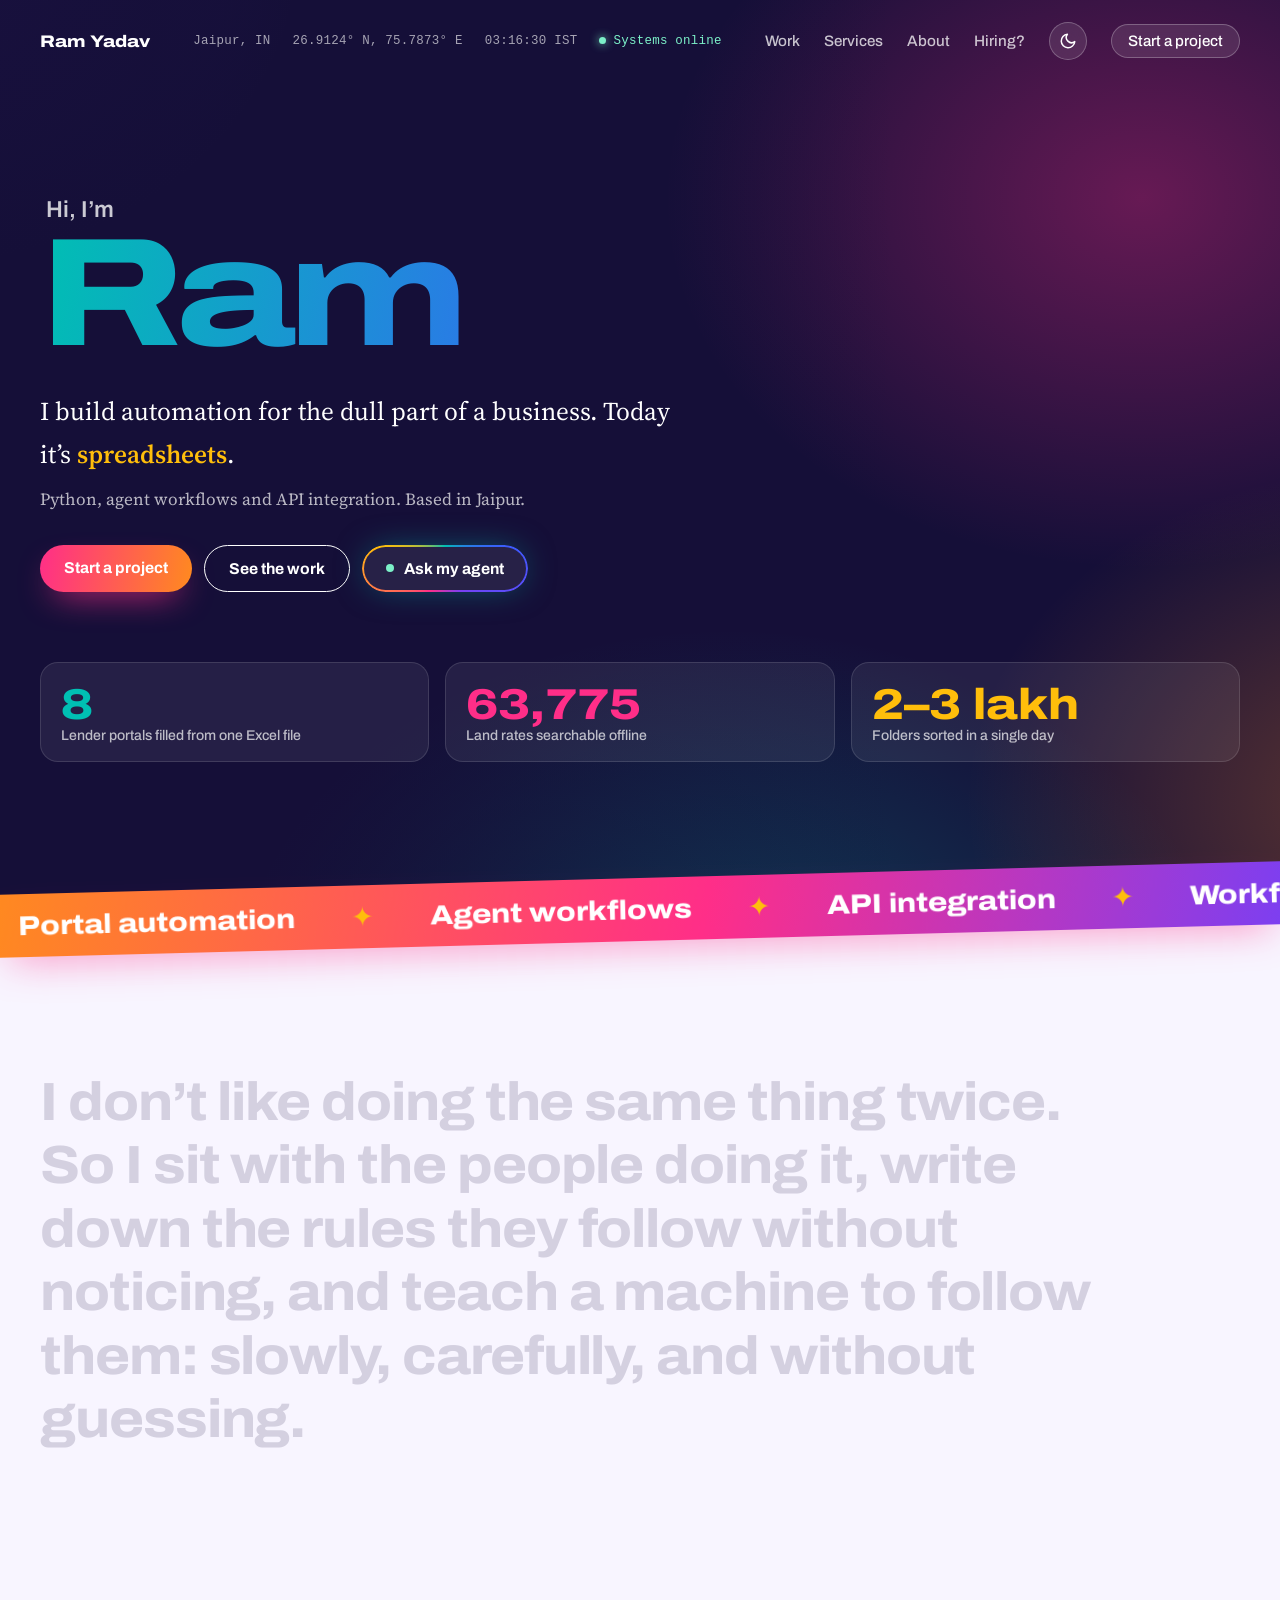
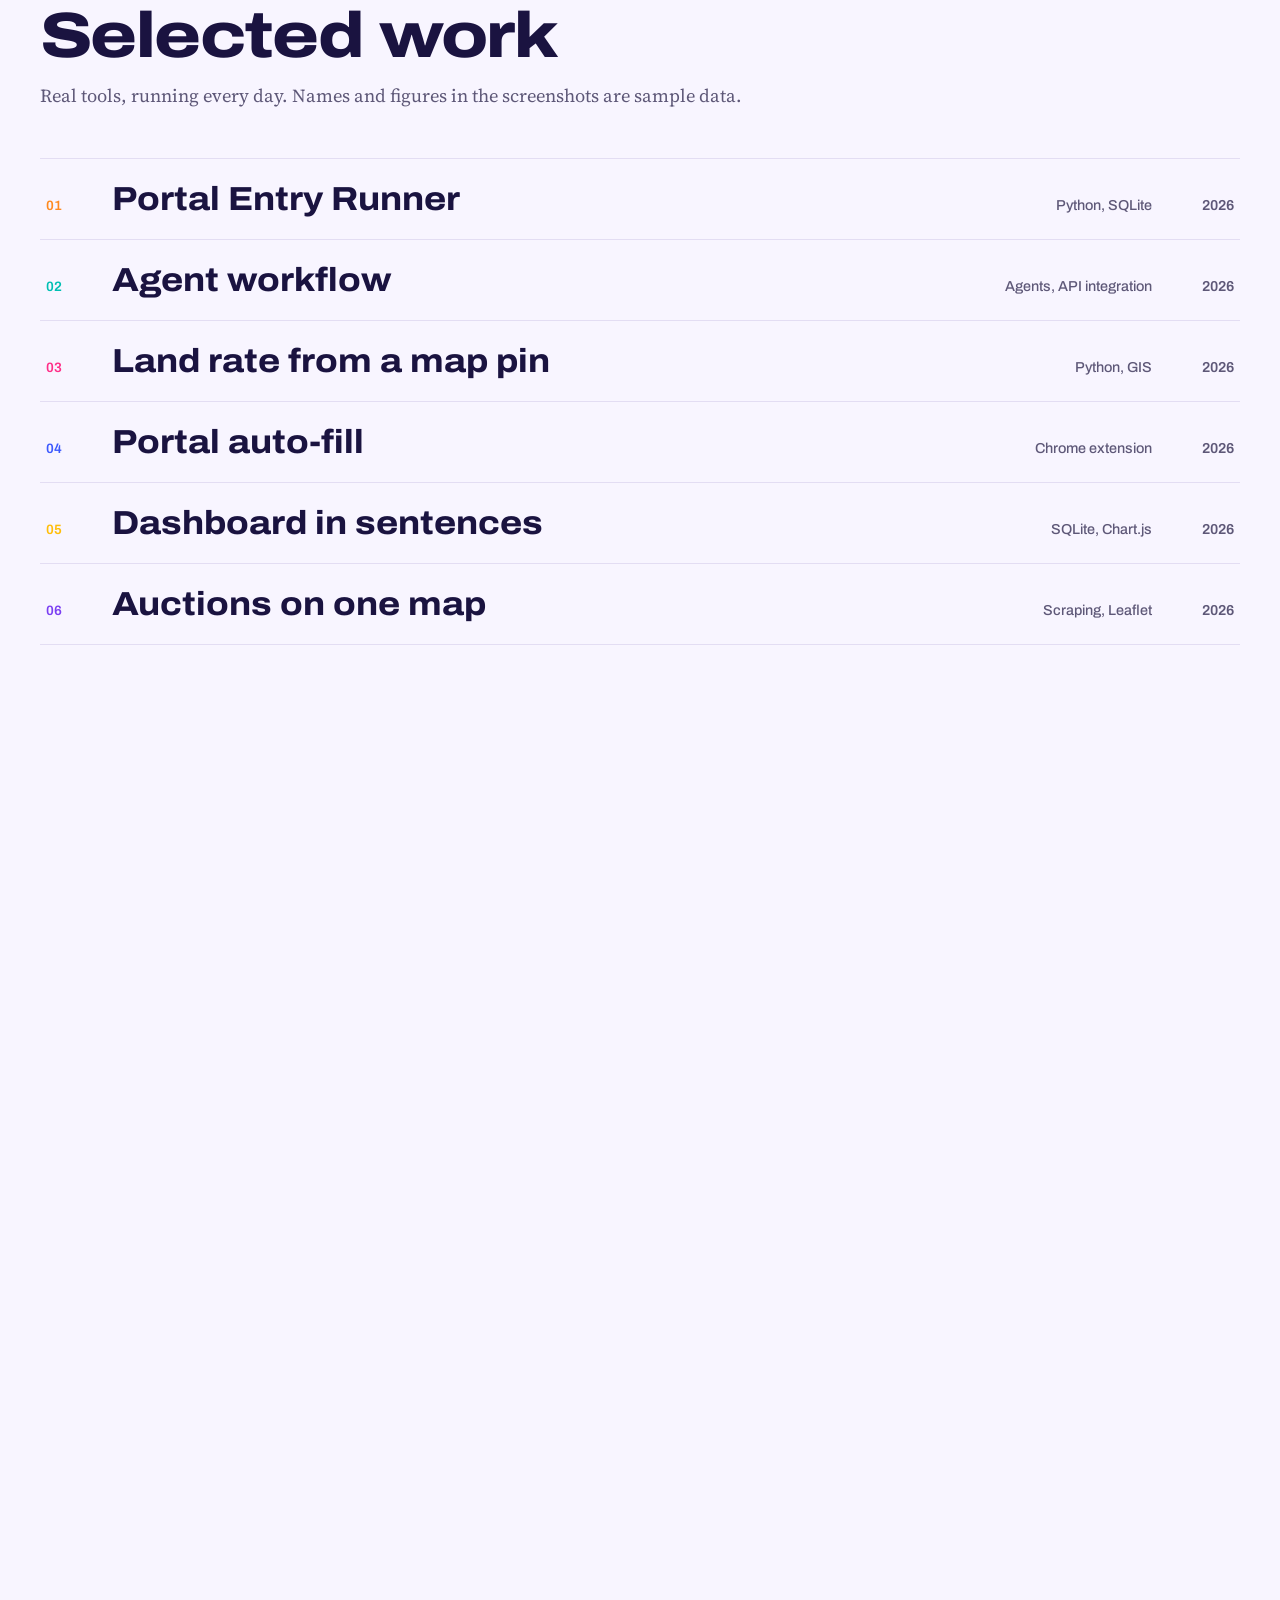
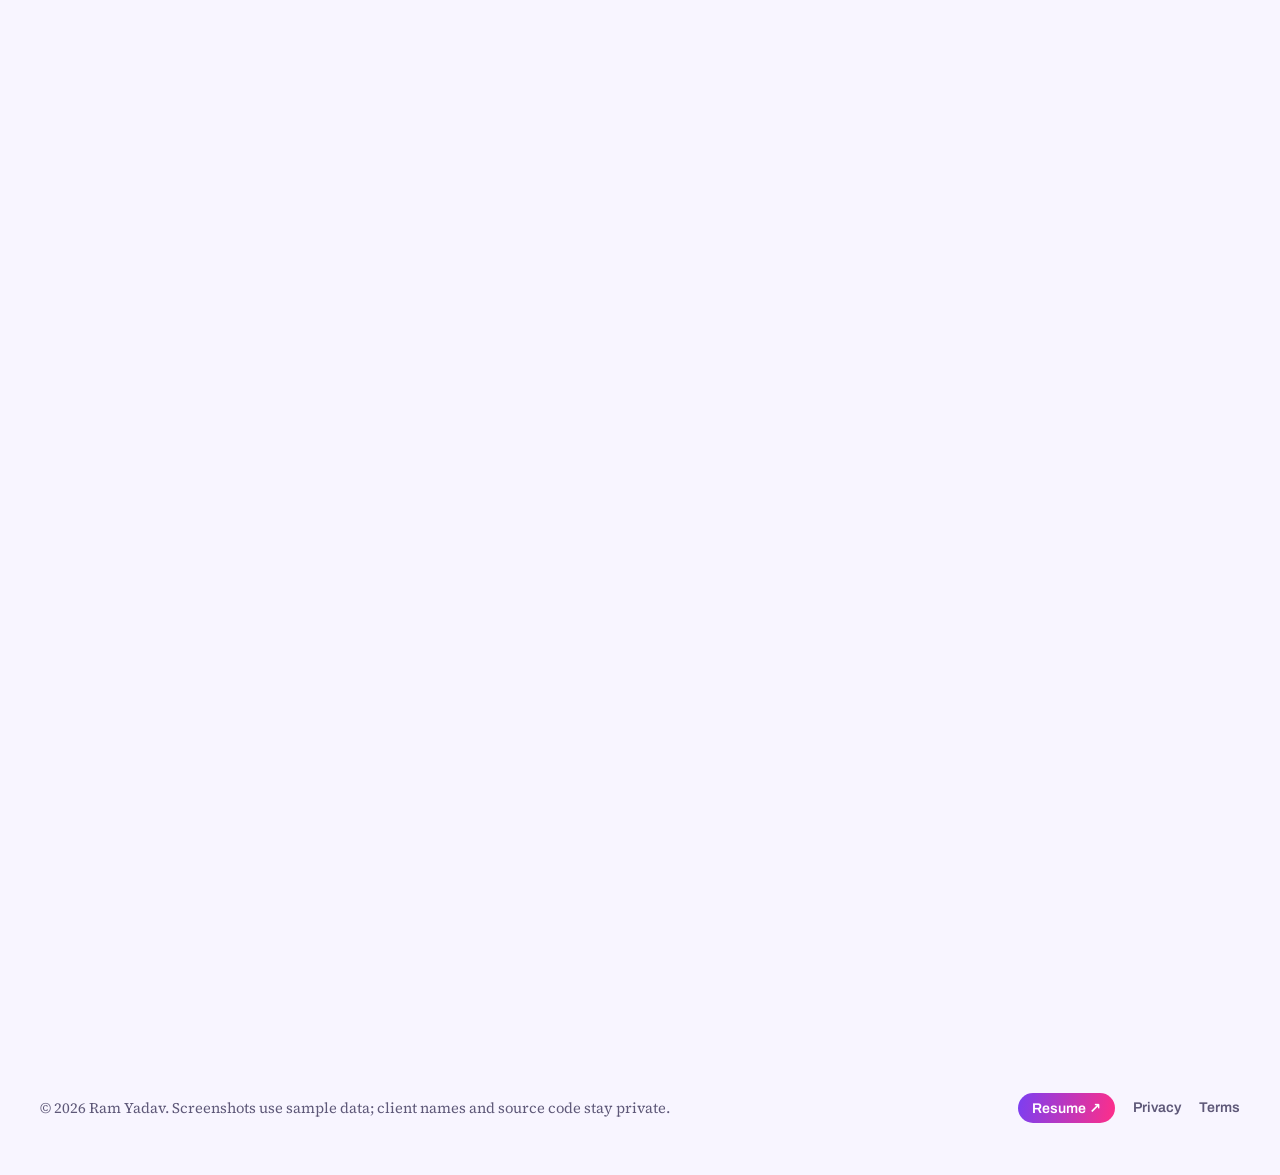
==== commit 7bb987de: "feat: ask-my-agent section on the agent page with chat and fit check" ====
--- a/index.html
+++ b/index.html
@@ -22,7 +22,7 @@
 <link href="https://fonts.googleapis.com/css2?family=Archivo:wdth,wght@100..125,400..800&family=Source+Serif+4:opsz,wght@8..60,400;8..60,600&display=swap" rel="stylesheet">
 <script>try{if(sessionStorage.getItem('booted')==='1'||matchMedia('(prefers-reduced-motion: reduce)').matches)document.documentElement.classList.add('booted')}catch(e){}</script>
 <script>try{var t=localStorage.getItem('theme');if(t==='dark'||t==='light')document.documentElement.dataset.theme=t}catch(e){}</script>
-<link rel="stylesheet" href="style.css?v=20261004c">
+<link rel="stylesheet" href="style.css?v=20261004d">
 <link rel="icon" href="/favicon.ico" sizes="48x48">
 <link rel="icon" type="image/png" href="/img/icon-192.png" sizes="192x192">
 <link rel="apple-touch-icon" href="/apple-touch-icon.png">
@@ -38,7 +38,7 @@
     <a href="#work">Work</a>
     <a href="#build">Services</a>
     <a href="#about">About</a>
-    <a href="#fit">Hiring?</a>
+    <a href="jobagent/#ask">Hiring?</a>
     <button class="theme-btn" type="button" aria-label="Switch to dark theme" aria-pressed="false">
       <svg class="i-moon" viewBox="0 0 24 24" fill="none" stroke="currentColor" stroke-width="2" stroke-linecap="round" stroke-linejoin="round" aria-hidden="true"><path d="M21 12.8A9 9 0 1 1 11.2 3a7 7 0 0 0 9.8 9.8z"/></svg>
       <svg class="i-sun" viewBox="0 0 24 24" fill="none" stroke="currentColor" stroke-width="2" stroke-linecap="round" aria-hidden="true"><circle cx="12" cy="12" r="4.5"/><path d="M12 2v2M12 20v2M4.9 4.9l1.4 1.4M17.7 17.7l1.4 1.4M2 12h2M20 12h2M4.9 19.1l1.4-1.4M17.7 6.3l1.4-1.4"/></svg>
@@ -59,7 +59,7 @@
     <p class="cta">
       <a class="btn" href="#contact" data-kind="project">Start a project</a>
       <a class="btn ghost" href="#work">See the work</a>
-      <a class="btn agent" href="#fit"><i class="live" aria-hidden="true"></i>Ask my agent</a>
+      <a class="btn agent" href="jobagent/#ask"><i class="live" aria-hidden="true"></i>Ask my agent</a>
     </p>
   </div>
   <dl class="hero-stats wrap">
@@ -321,29 +321,6 @@
   </ol>
 </section>
 
-<section class="wrap fit reveal" id="fit">
-  <h2 class="section-title">Hiring? Ask my agent if I fit.</h2>
-  <p class="section-lede">Paste the job post. It reads it against my work and shows what I’ve already done, with a link to the proof, and what I’d still have to learn.</p>
-  <form class="fit-form" novalidate>
-    <label for="fit-jd" class="sr">Job description</label>
-    <textarea id="fit-jd" name="jd" rows="7" maxlength="12000" placeholder="Paste the job description here…" required></textarea>
-    <div class="fit-row">
-      <button class="btn" type="submit">Check the fit</button>
-      <p class="form-note" role="status" aria-live="polite"></p>
-    </div>
-  </form>
-  <div class="fit-out" hidden>
-    <p class="fit-sum"></p>
-    <p class="fit-ai" hidden></p>
-    <div class="fit-cols">
-      <div><h3>Done before</h3><ul class="fit-have"></ul></div>
-      <div class="fit-learn-col"><h3>Would learn</h3><ul class="fit-learn"></ul><p class="fit-learn-note"></p></div>
-    </div>
-    <ul class="fit-notes"></ul>
-    <p class="fit-next"><a class="btn" href="#contact" data-kind="hire">Talk about this role</a> <a class="btn ghost" href="resume.pdf" target="_blank" rel="noopener">Resume</a></p>
-  </div>
-</section>
-
 <section class="wrap contact reveal" id="contact">
   <h2>Have a task your team repeats every day?</h2>
   <p>Tell me how it’s done today. I’ll tell you what can be automated and what it would take.</p>
@@ -390,10 +367,10 @@
   <img alt="">
 </dialog>
 
-<script src="theme.js?v=20261004c" defer></script>
-<script src="connect.js?v=20261004c" defer></script>
-<script type="module" src="main.js?v=20261004c"></script>
-<script type="module" src="room.js?v=20261004c"></script>
+<script src="theme.js?v=20261004d" defer></script>
+<script src="connect.js?v=20261004d" defer></script>
+<script type="module" src="main.js?v=20261004d"></script>
+<script type="module" src="room.js?v=20261004d"></script>
 <script type="module" src="https://static.cloudflareinsights.com/beacon.min.js" data-cf-beacon='{"token": "8d06e799ebae47a8966e0bc18af4d934"}'></script>
 </body>
 </html>
--- a/style.css
+++ b/style.css
@@ -337,6 +337,28 @@
 .btn.agent:hover { box-shadow: 0 0 44px -6px rgba(0,191,179,.8); }
 .live { width: 8px; height: 8px; border-radius: 50%; background: #7CF0C8; box-shadow: 0 0 0 0 rgba(124,240,200,.7); animation: ping 1.8s ease-out infinite; }
 @keyframes ping { 70% { box-shadow: 0 0 0 9px rgba(124,240,200,0); } 100% { box-shadow: 0 0 0 0 rgba(124,240,200,0); } }
+
+/* ---------- ask my agent (agent page) ---------- */
+.ask-jump { display: inline-block; margin: 14px 0 0 12px; font: 700 .9rem var(--sans); color: #7CF0C8 !important; text-decoration: none; border-bottom: 1px dashed currentColor; }
+.ask { scroll-margin-top: 20px; }
+.ask-tabs { display: inline-flex; gap: 4px; padding: 4px; border-radius: 999px; background: var(--panel); border: 1px solid var(--rule); margin-bottom: 22px; }
+.ask-tabs button { font: 700 .95rem var(--sans); color: var(--muted); background: none; border: 0; padding: 10px 20px; border-radius: 999px; cursor: pointer; }
+.ask-tabs button[aria-selected="true"] { color: #fff; background: linear-gradient(100deg, var(--violet), var(--pink)); }
+.ask-pane.chat { max-width: 760px; padding: 22px; border-radius: 24px; background: var(--panel); border: 1px solid var(--rule); }
+.chat-log { display: flex; flex-direction: column; gap: 10px; max-height: 420px; overflow-y: auto; padding: 4px 2px 14px; }
+.msg { margin: 0; max-width: 85%; padding: 11px 16px; border-radius: 18px; line-height: 1.5; white-space: pre-wrap; }
+.msg.agent { align-self: flex-start; background: color-mix(in srgb, var(--turq) 12%, var(--panel)); border: 1px solid color-mix(in srgb, var(--turq) 30%, transparent); border-bottom-left-radius: 6px; }
+.msg.user { align-self: flex-end; color: #fff; background: linear-gradient(100deg, var(--violet), var(--pink)); border-bottom-right-radius: 6px; }
+.msg.typing { color: var(--muted); font-style: italic; }
+.chat-chips { display: flex; flex-wrap: wrap; gap: 8px; margin: 4px 0 14px; }
+.chat-chips button { font: 600 .88rem var(--sans); color: var(--ink); background: none; border: 1.5px solid var(--rule); border-radius: 999px; padding: 7px 14px; cursor: pointer; transition: border-color .2s, transform .2s; }
+.chat-chips button:hover { border-color: var(--turq); transform: translateY(-2px); }
+.chat-form { display: flex; gap: 10px; }
+.chat-form input { flex: 1; min-width: 0; font: 1rem var(--serif); color: var(--ink); background: var(--paper); border: 1.5px solid var(--rule); border-radius: 999px; padding: 12px 18px; }
+.chat-form input:focus { outline: none; border-color: var(--violet); }
+.chat-form .btn { border: 0; cursor: pointer; }
+.chat-form .btn:disabled { opacity: .6; cursor: wait; }
+.chat-note { margin-top: 10px; }
 
 /* ---------- fit check ---------- */
 .fit { padding: 110px 0 0; }
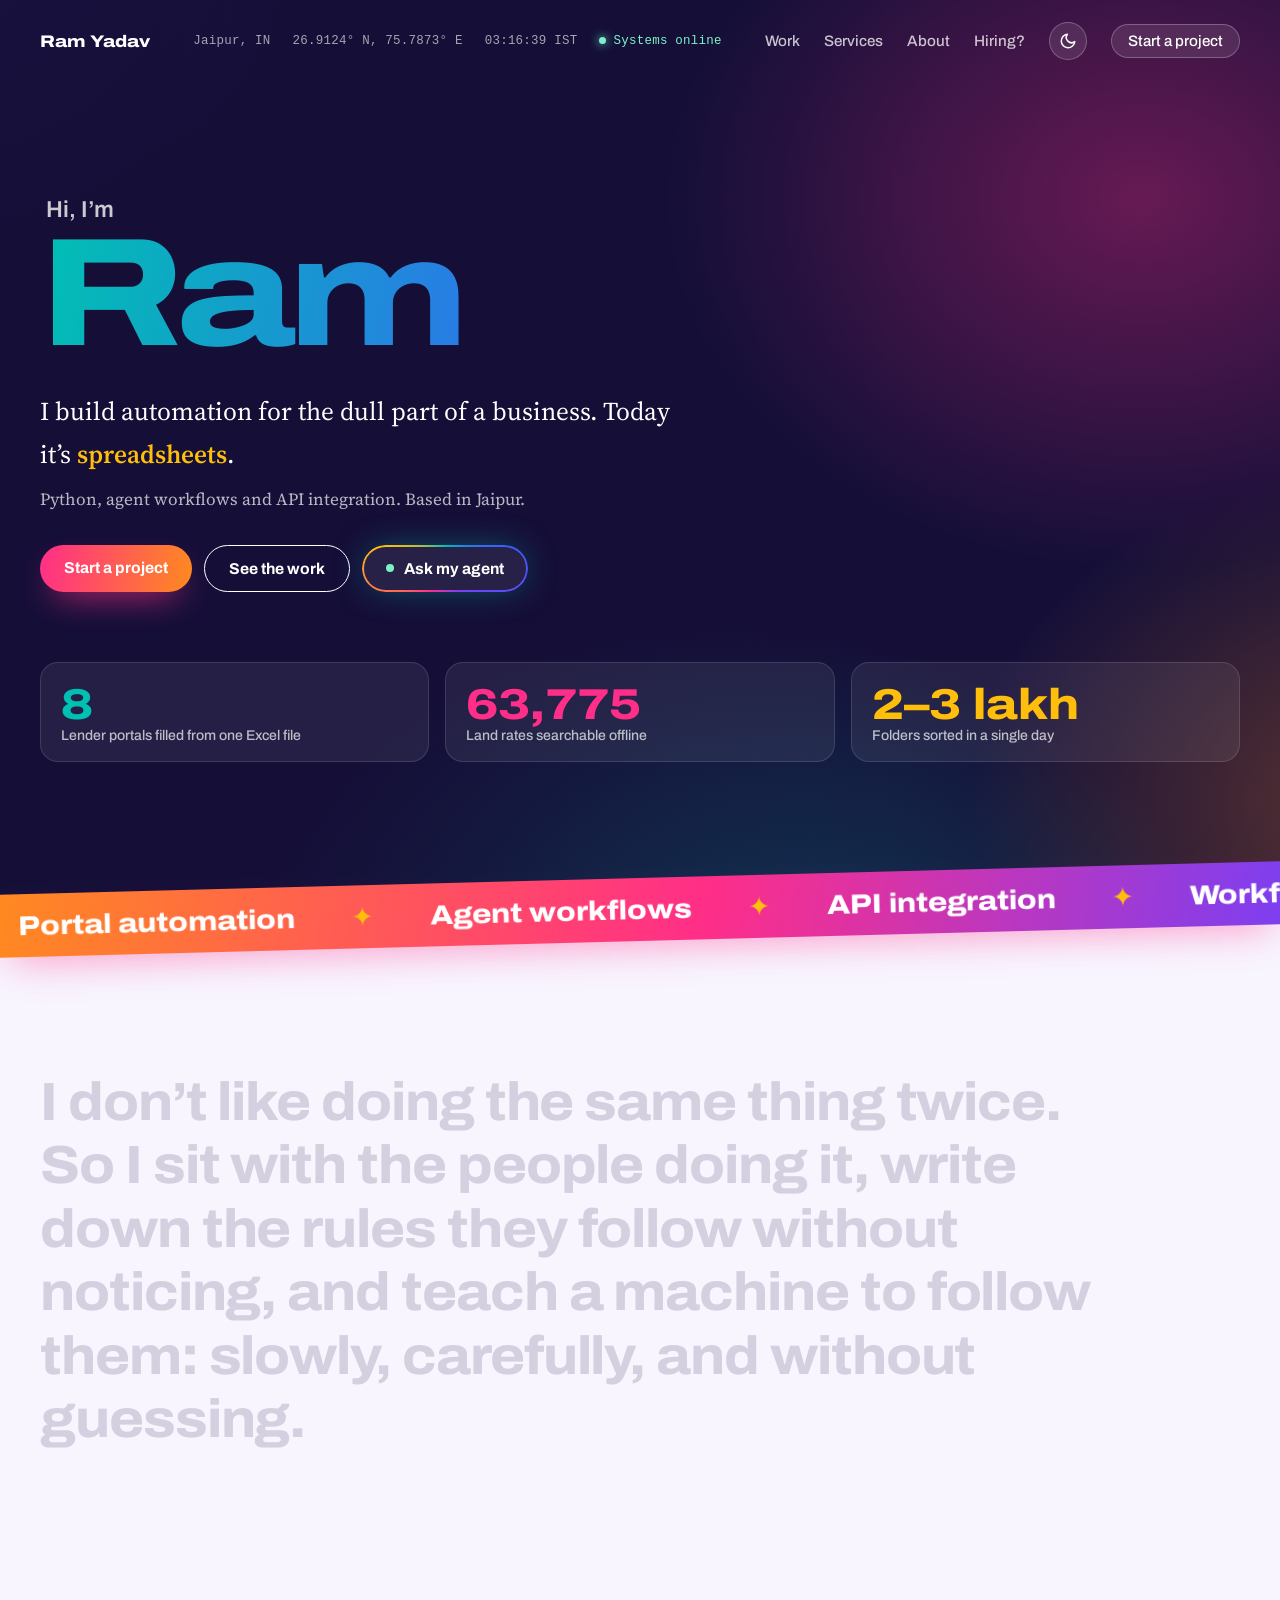
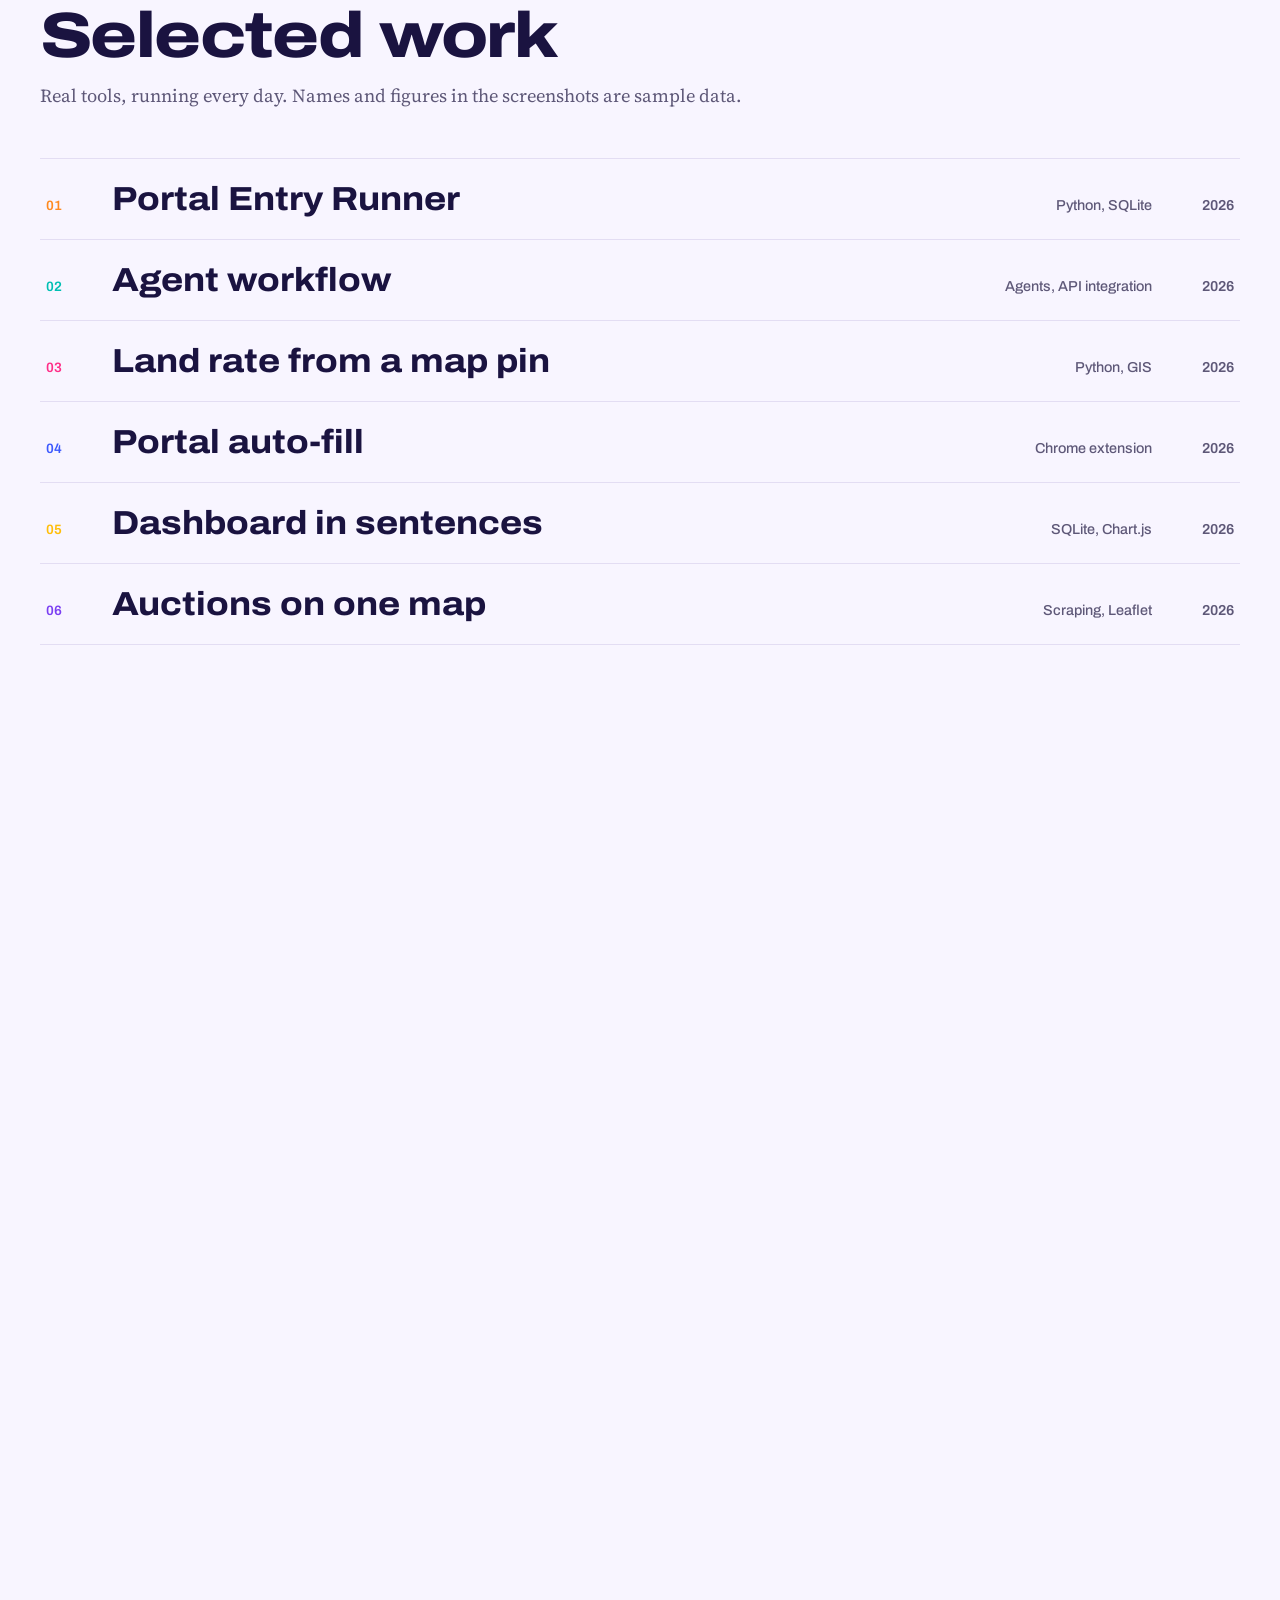
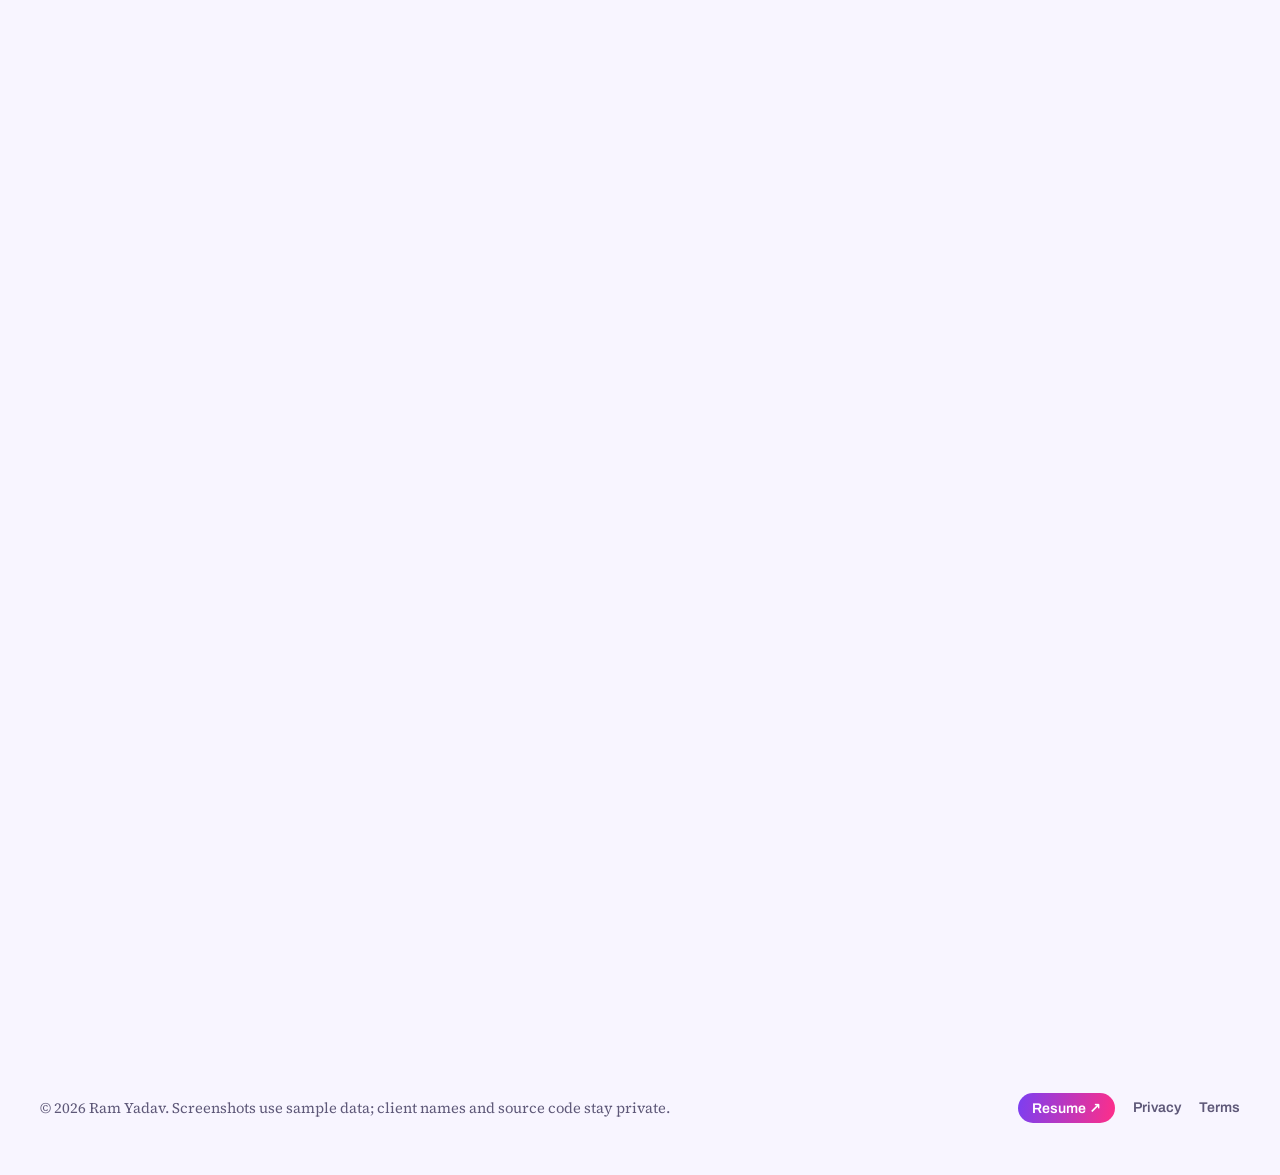
==== commit 5bead6e3: "feat: call booking card and clearer chat limits on the agent page" ====
--- a/index.html
+++ b/index.html
@@ -22,7 +22,7 @@
 <link href="https://fonts.googleapis.com/css2?family=Archivo:wdth,wght@100..125,400..800&family=Source+Serif+4:opsz,wght@8..60,400;8..60,600&display=swap" rel="stylesheet">
 <script>try{if(sessionStorage.getItem('booted')==='1'||matchMedia('(prefers-reduced-motion: reduce)').matches)document.documentElement.classList.add('booted')}catch(e){}</script>
 <script>try{var t=localStorage.getItem('theme');if(t==='dark'||t==='light')document.documentElement.dataset.theme=t}catch(e){}</script>
-<link rel="stylesheet" href="style.css?v=20261004d">
+<link rel="stylesheet" href="style.css?v=20261004e">
 <link rel="icon" href="/favicon.ico" sizes="48x48">
 <link rel="icon" type="image/png" href="/img/icon-192.png" sizes="192x192">
 <link rel="apple-touch-icon" href="/apple-touch-icon.png">
@@ -367,10 +367,10 @@
   <img alt="">
 </dialog>
 
-<script src="theme.js?v=20261004d" defer></script>
-<script src="connect.js?v=20261004d" defer></script>
-<script type="module" src="main.js?v=20261004d"></script>
-<script type="module" src="room.js?v=20261004d"></script>
+<script src="theme.js?v=20261004e" defer></script>
+<script src="connect.js?v=20261004e" defer></script>
+<script type="module" src="main.js?v=20261004e"></script>
+<script type="module" src="room.js?v=20261004e"></script>
 <script type="module" src="https://static.cloudflareinsights.com/beacon.min.js" data-cf-beacon='{"token": "8d06e799ebae47a8966e0bc18af4d934"}'></script>
 </body>
 </html>
--- a/style.css
+++ b/style.css
@@ -350,6 +350,9 @@
 .msg.agent { align-self: flex-start; background: color-mix(in srgb, var(--turq) 12%, var(--panel)); border: 1px solid color-mix(in srgb, var(--turq) 30%, transparent); border-bottom-left-radius: 6px; }
 .msg.user { align-self: flex-end; color: #fff; background: linear-gradient(100deg, var(--violet), var(--pink)); border-bottom-right-radius: 6px; }
 .msg.typing { color: var(--muted); font-style: italic; }
+.msg.booked { align-self: stretch; max-width: none; display: grid; gap: 3px; white-space: normal; background: color-mix(in srgb, var(--turq) 10%, var(--panel)); border: 1.5px dashed var(--turq); }
+.msg.booked strong { font-family: var(--sans); color: var(--turq); margin-bottom: 4px; }
+.msg.booked small { color: var(--muted); margin-top: 4px; }
 .chat-chips { display: flex; flex-wrap: wrap; gap: 8px; margin: 4px 0 14px; }
 .chat-chips button { font: 600 .88rem var(--sans); color: var(--ink); background: none; border: 1.5px solid var(--rule); border-radius: 999px; padding: 7px 14px; cursor: pointer; transition: border-color .2s, transform .2s; }
 .chat-chips button:hover { border-color: var(--turq); transform: translateY(-2px); }
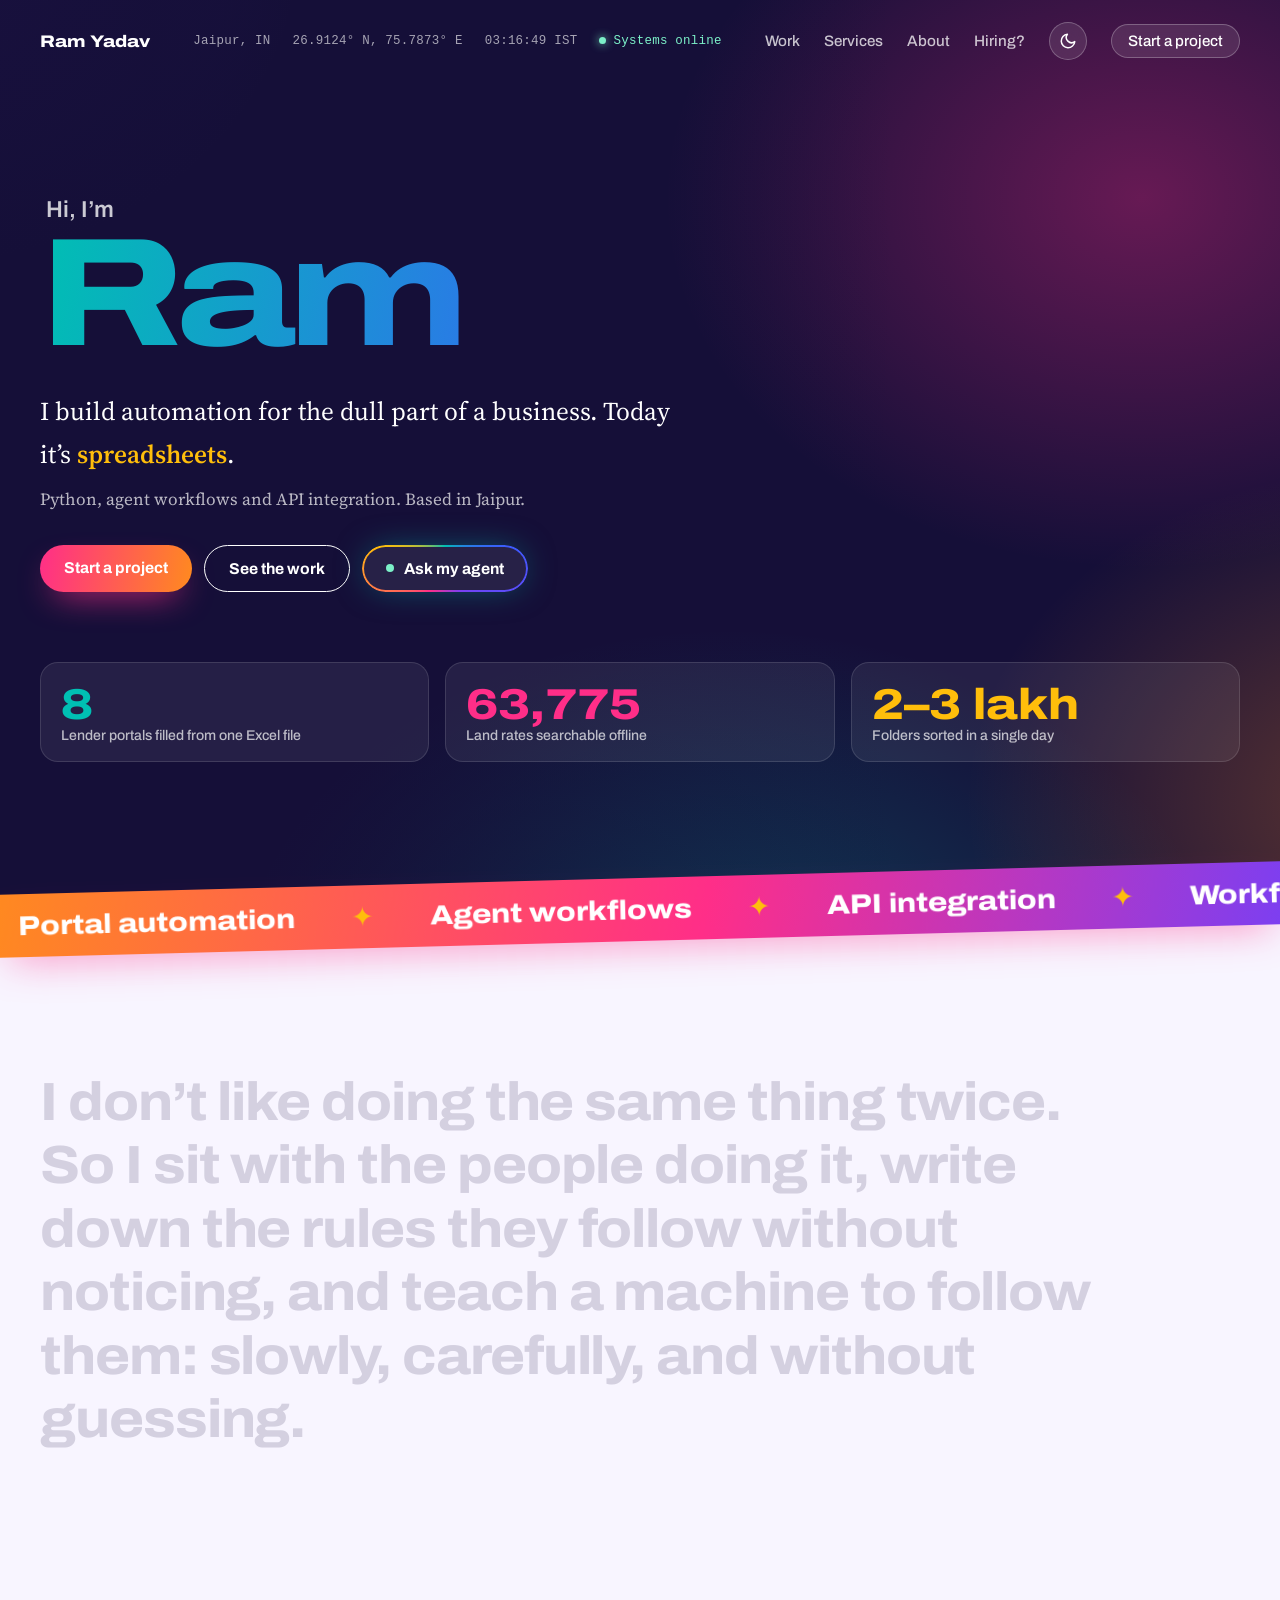
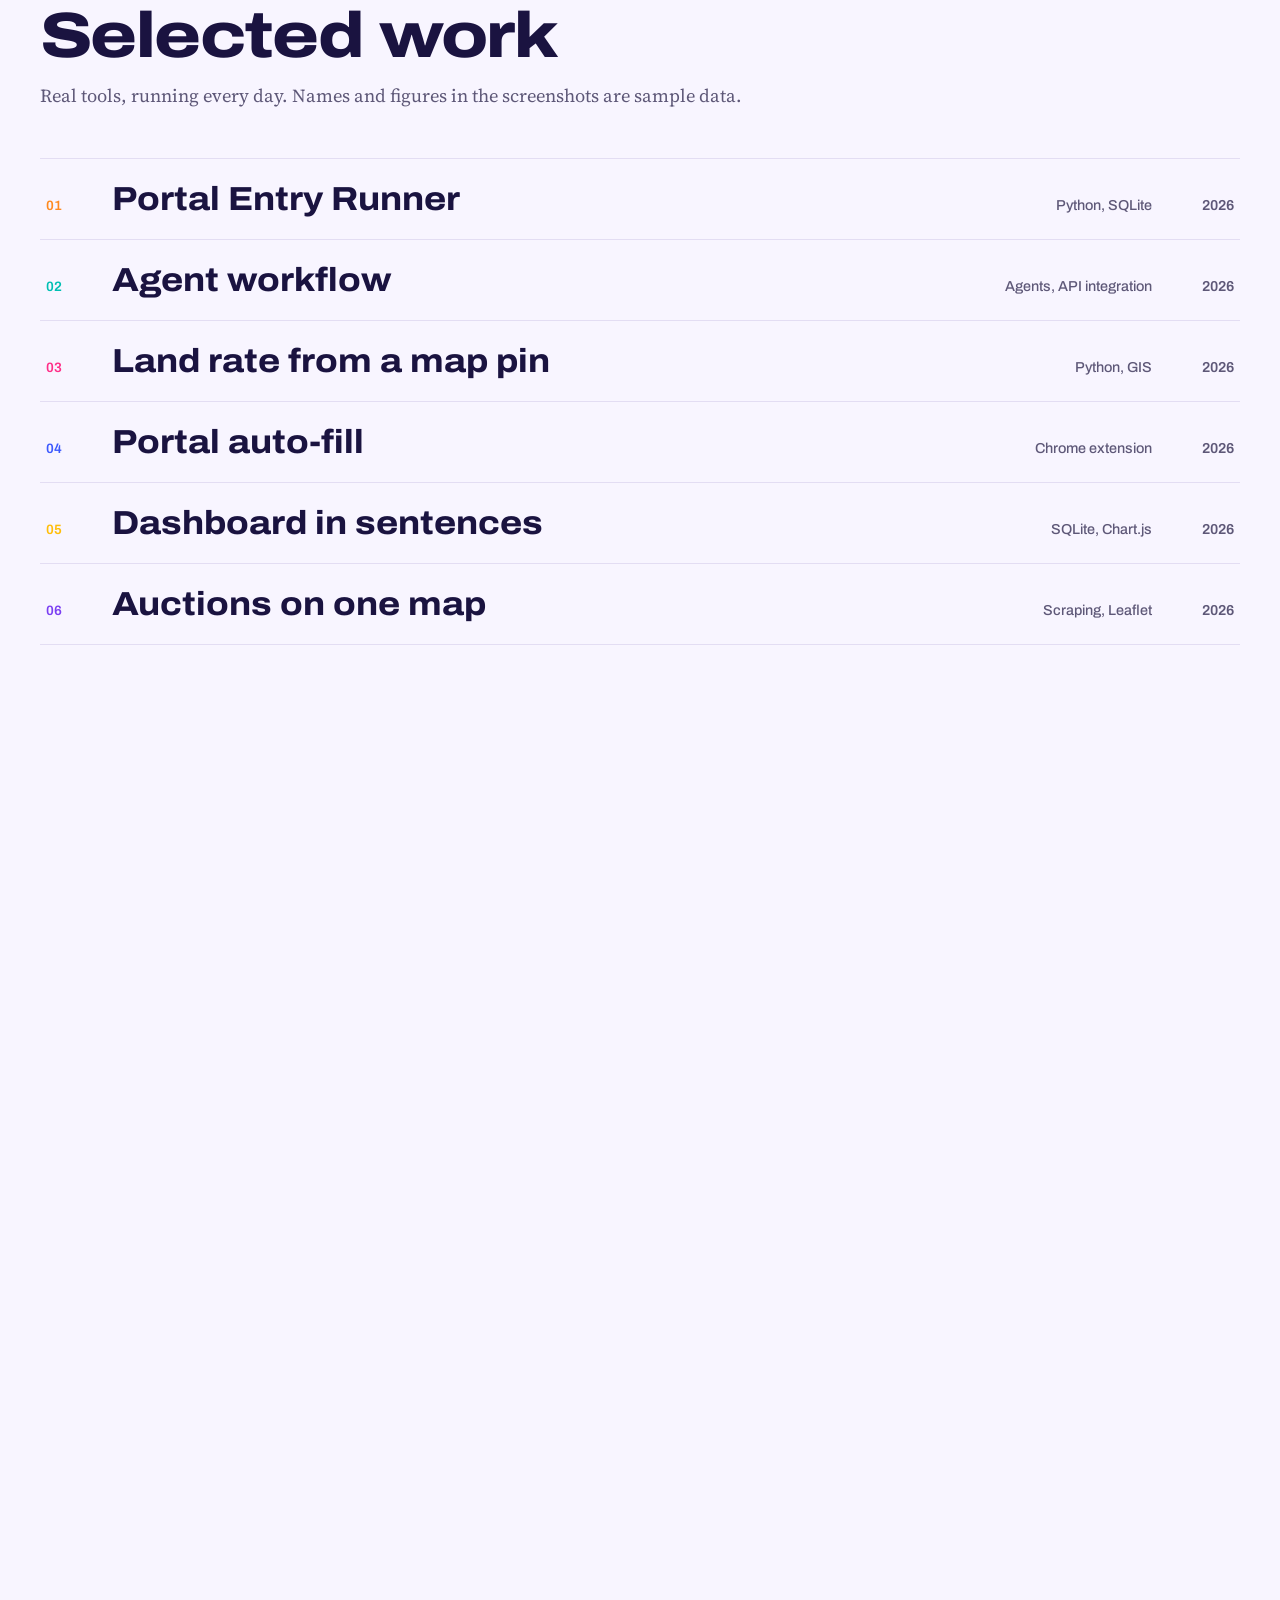
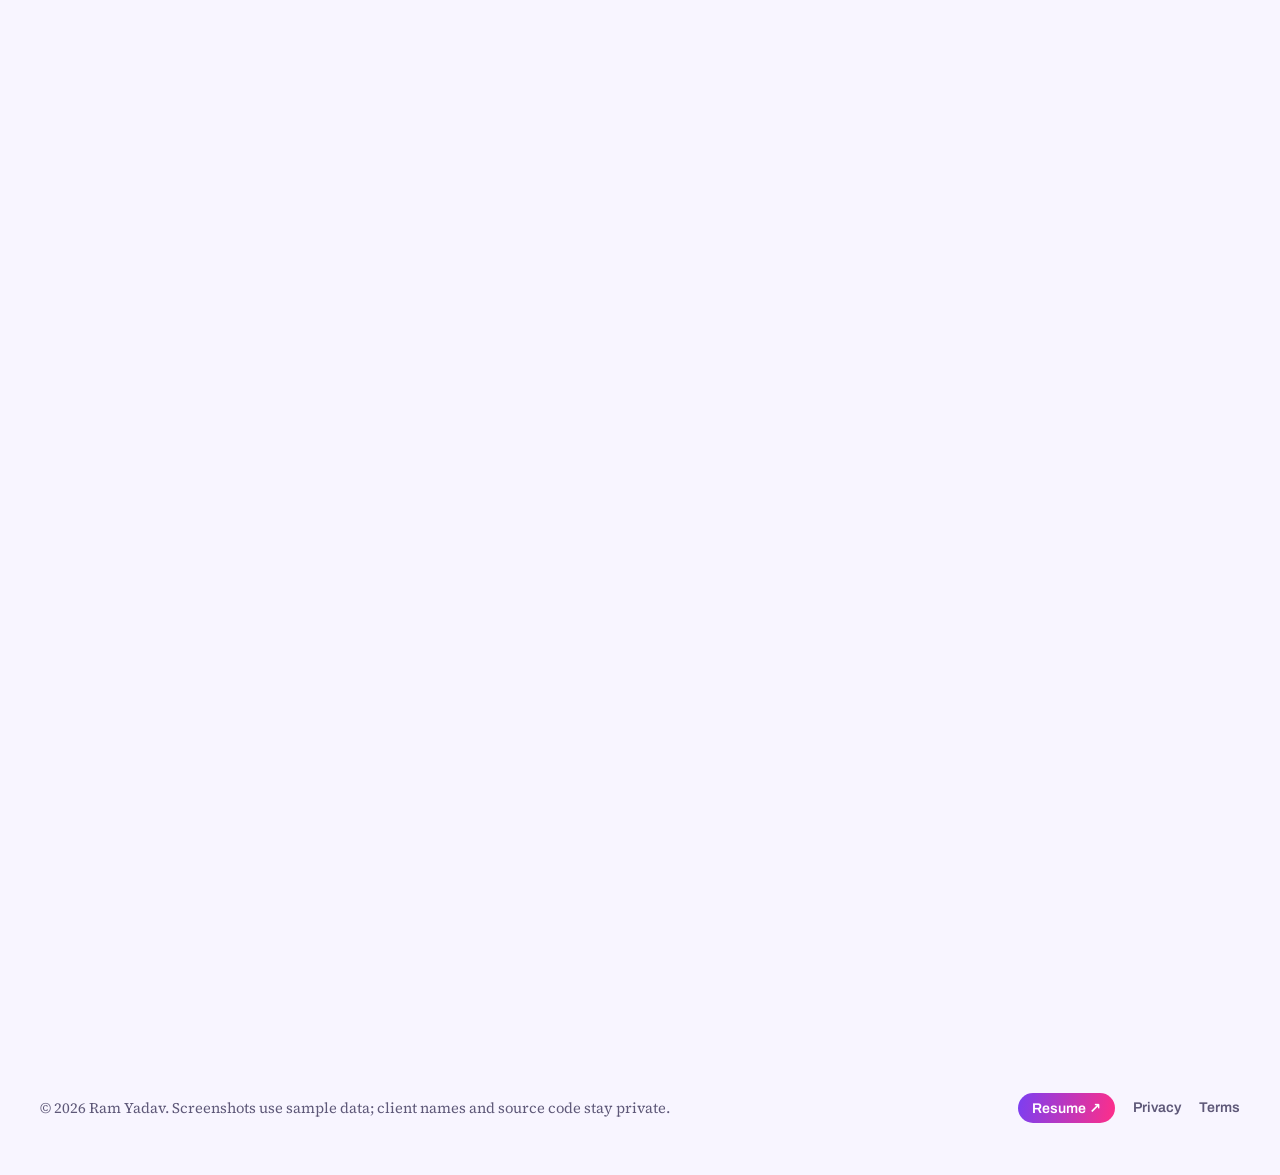
==== commit 531a3f60: "fix: View cursor no longer sticks when scrolling past a screenshot" ====
--- a/index.html
+++ b/index.html
@@ -22,7 +22,7 @@
 <link href="https://fonts.googleapis.com/css2?family=Archivo:wdth,wght@100..125,400..800&family=Source+Serif+4:opsz,wght@8..60,400;8..60,600&display=swap" rel="stylesheet">
 <script>try{if(sessionStorage.getItem('booted')==='1'||matchMedia('(prefers-reduced-motion: reduce)').matches)document.documentElement.classList.add('booted')}catch(e){}</script>
 <script>try{var t=localStorage.getItem('theme');if(t==='dark'||t==='light')document.documentElement.dataset.theme=t}catch(e){}</script>
-<link rel="stylesheet" href="style.css?v=20261004e">
+<link rel="stylesheet" href="style.css?v=20261004f">
 <link rel="icon" href="/favicon.ico" sizes="48x48">
 <link rel="icon" type="image/png" href="/img/icon-192.png" sizes="192x192">
 <link rel="apple-touch-icon" href="/apple-touch-icon.png">
@@ -367,10 +367,10 @@
   <img alt="">
 </dialog>
 
-<script src="theme.js?v=20261004e" defer></script>
-<script src="connect.js?v=20261004e" defer></script>
-<script type="module" src="main.js?v=20261004e"></script>
-<script type="module" src="room.js?v=20261004e"></script>
+<script src="theme.js?v=20261004f" defer></script>
+<script src="connect.js?v=20261004f" defer></script>
+<script type="module" src="main.js?v=20261004f"></script>
+<script type="module" src="room.js?v=20261004f"></script>
 <script type="module" src="https://static.cloudflareinsights.com/beacon.min.js" data-cf-beacon='{"token": "8d06e799ebae47a8966e0bc18af4d934"}'></script>
 </body>
 </html>
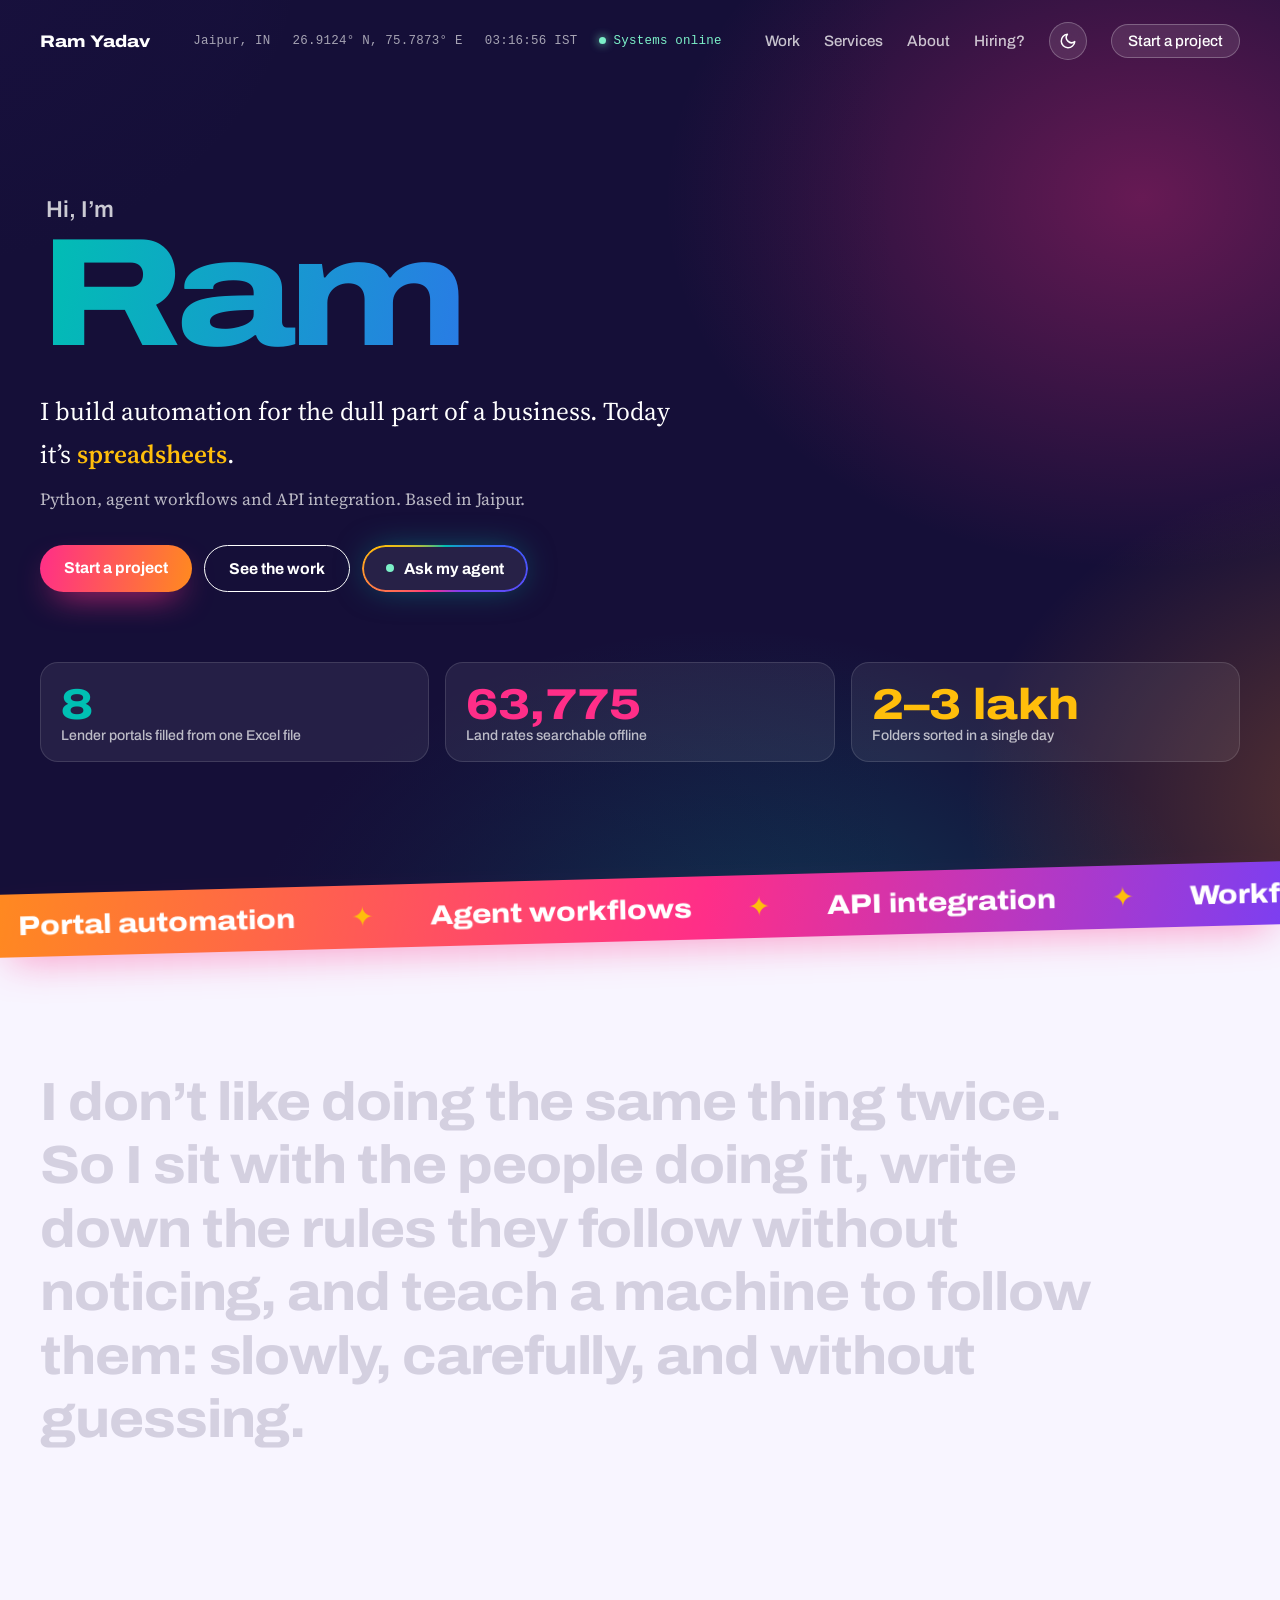
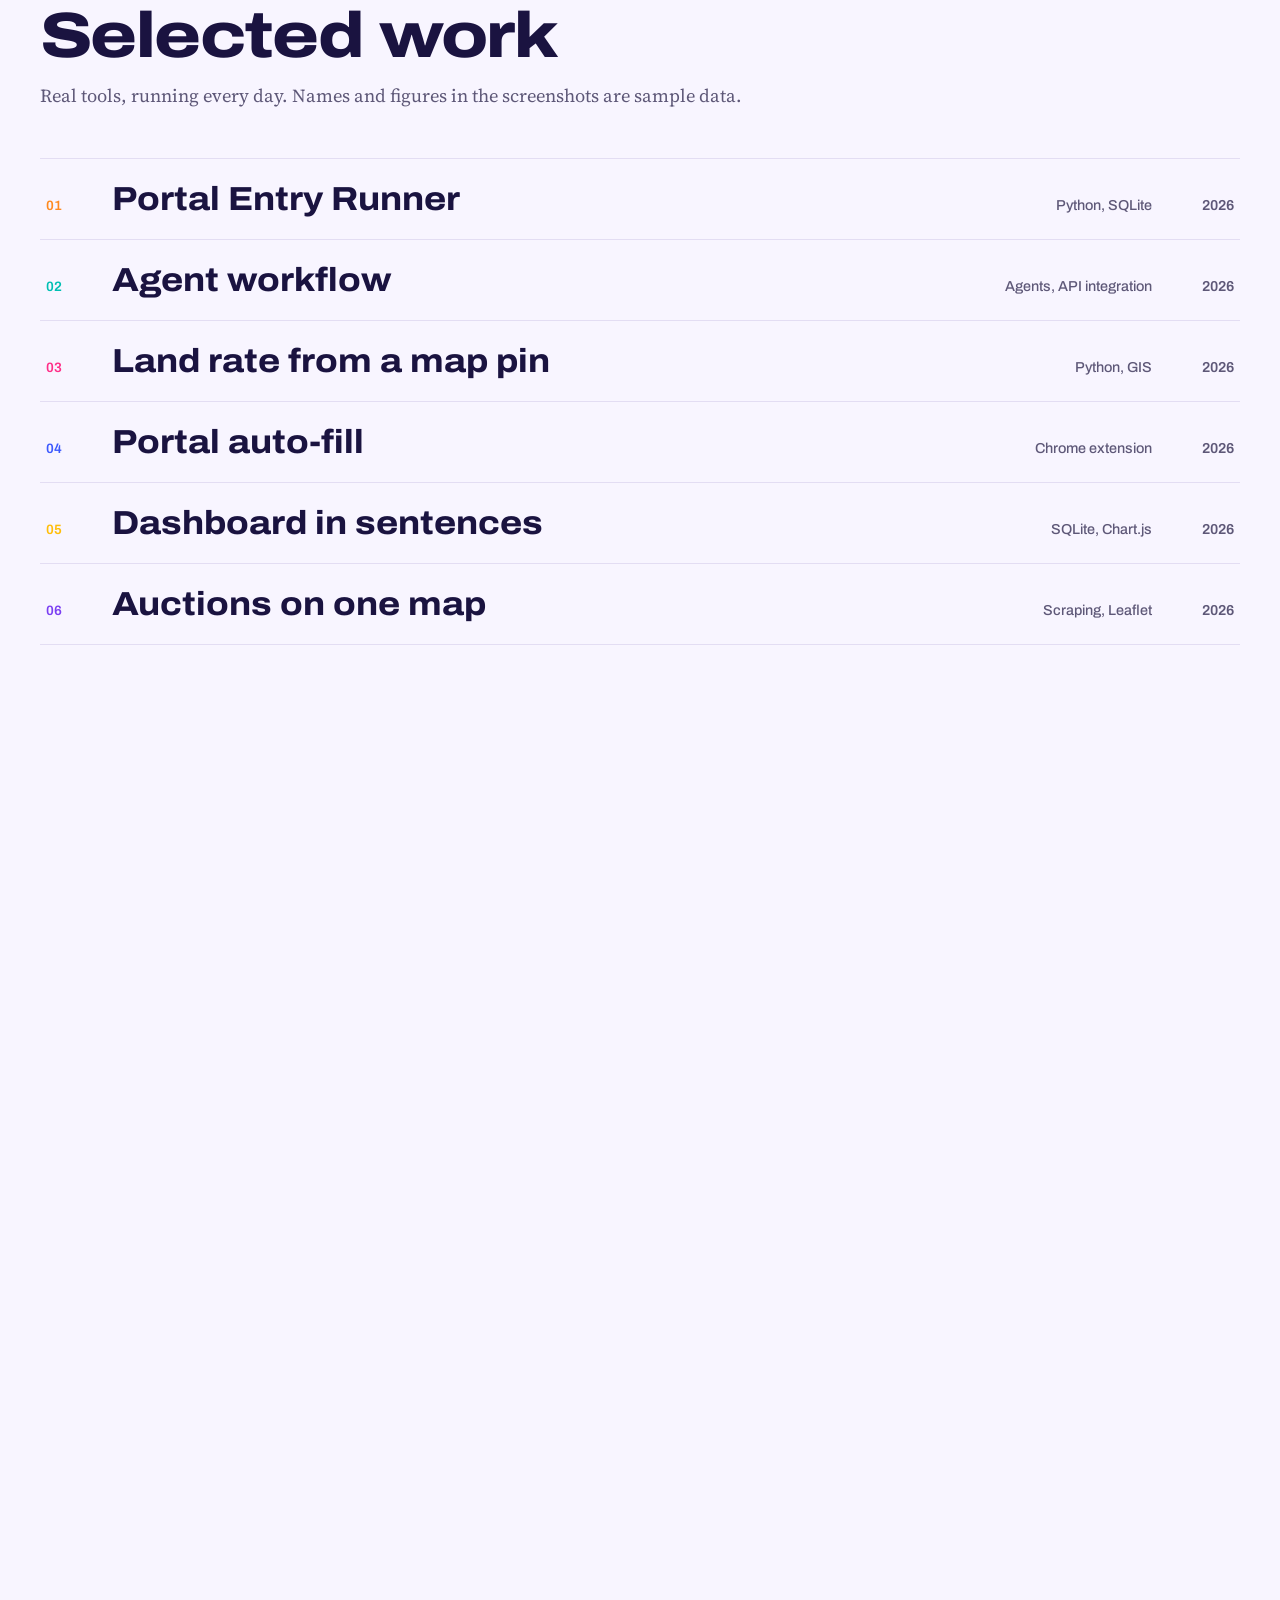
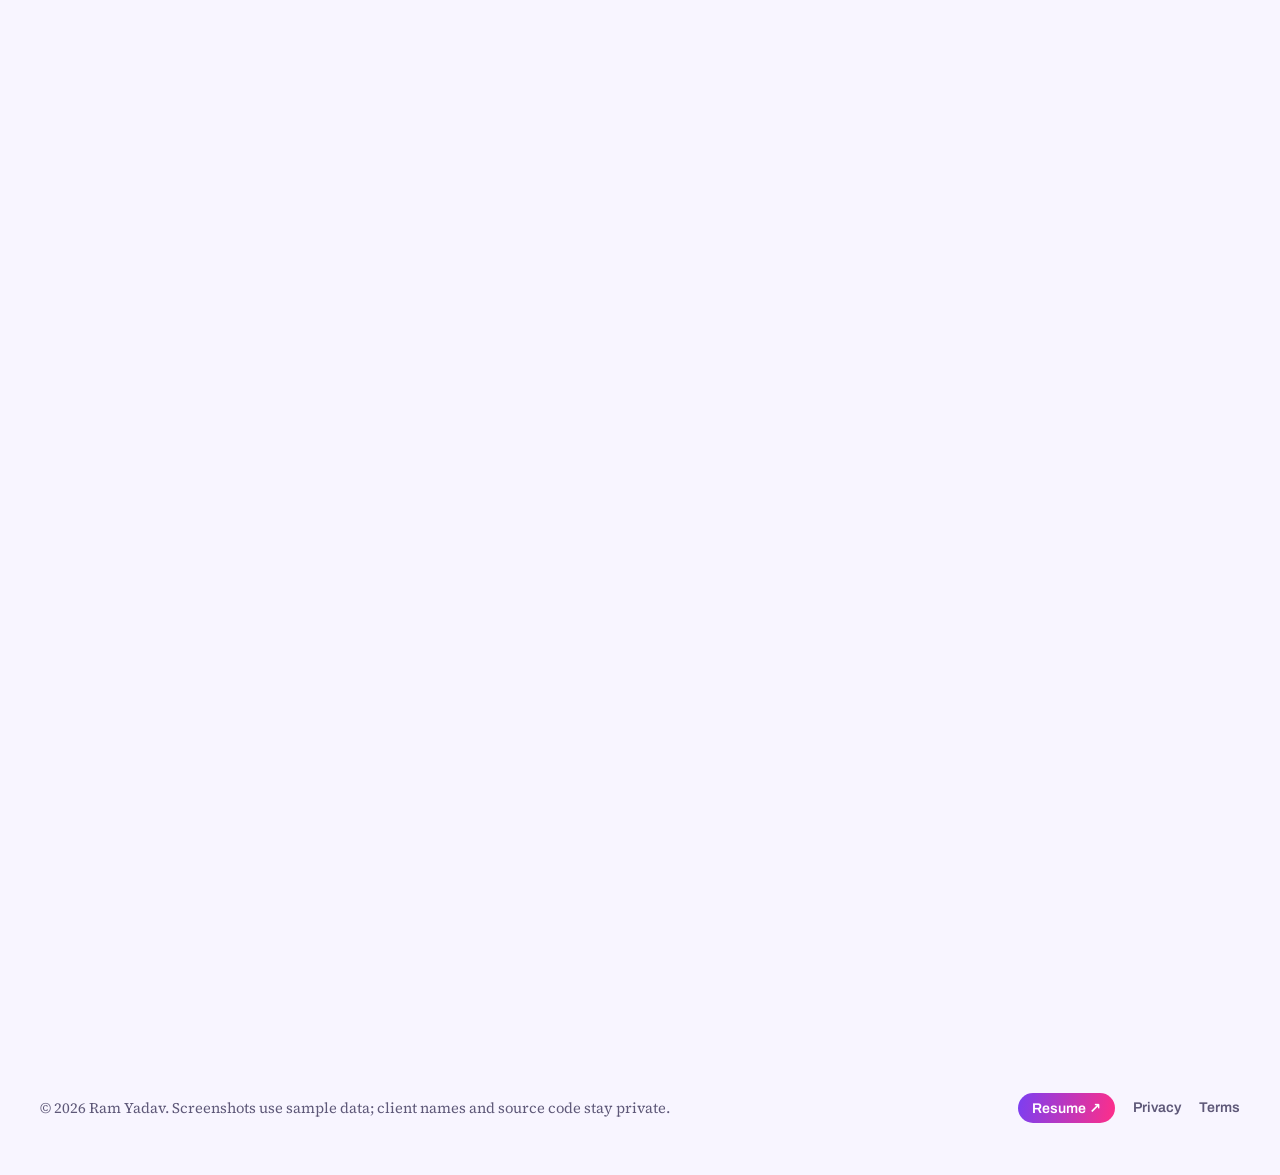
==== commit 539441a8: "feat: site talks to api.r4myd.com, with workers.dev as a fallback" ====
--- a/index.html
+++ b/index.html
@@ -22,7 +22,7 @@
 <link href="https://fonts.googleapis.com/css2?family=Archivo:wdth,wght@100..125,400..800&family=Source+Serif+4:opsz,wght@8..60,400;8..60,600&display=swap" rel="stylesheet">
 <script>try{if(sessionStorage.getItem('booted')==='1'||matchMedia('(prefers-reduced-motion: reduce)').matches)document.documentElement.classList.add('booted')}catch(e){}</script>
 <script>try{var t=localStorage.getItem('theme');if(t==='dark'||t==='light')document.documentElement.dataset.theme=t}catch(e){}</script>
-<link rel="stylesheet" href="style.css?v=20261004f">
+<link rel="stylesheet" href="style.css?v=20261004g">
 <link rel="icon" href="/favicon.ico" sizes="48x48">
 <link rel="icon" type="image/png" href="/img/icon-192.png" sizes="192x192">
 <link rel="apple-touch-icon" href="/apple-touch-icon.png">
@@ -367,10 +367,10 @@
   <img alt="">
 </dialog>
 
-<script src="theme.js?v=20261004f" defer></script>
-<script src="connect.js?v=20261004f" defer></script>
-<script type="module" src="main.js?v=20261004f"></script>
-<script type="module" src="room.js?v=20261004f"></script>
+<script src="theme.js?v=20261004g" defer></script>
+<script src="connect.js?v=20261004g" defer></script>
+<script type="module" src="main.js?v=20261004g"></script>
+<script type="module" src="room.js?v=20261004g"></script>
 <script type="module" src="https://static.cloudflareinsights.com/beacon.min.js" data-cf-beacon='{"token": "8d06e799ebae47a8966e0bc18af4d934"}'></script>
 </body>
 </html>
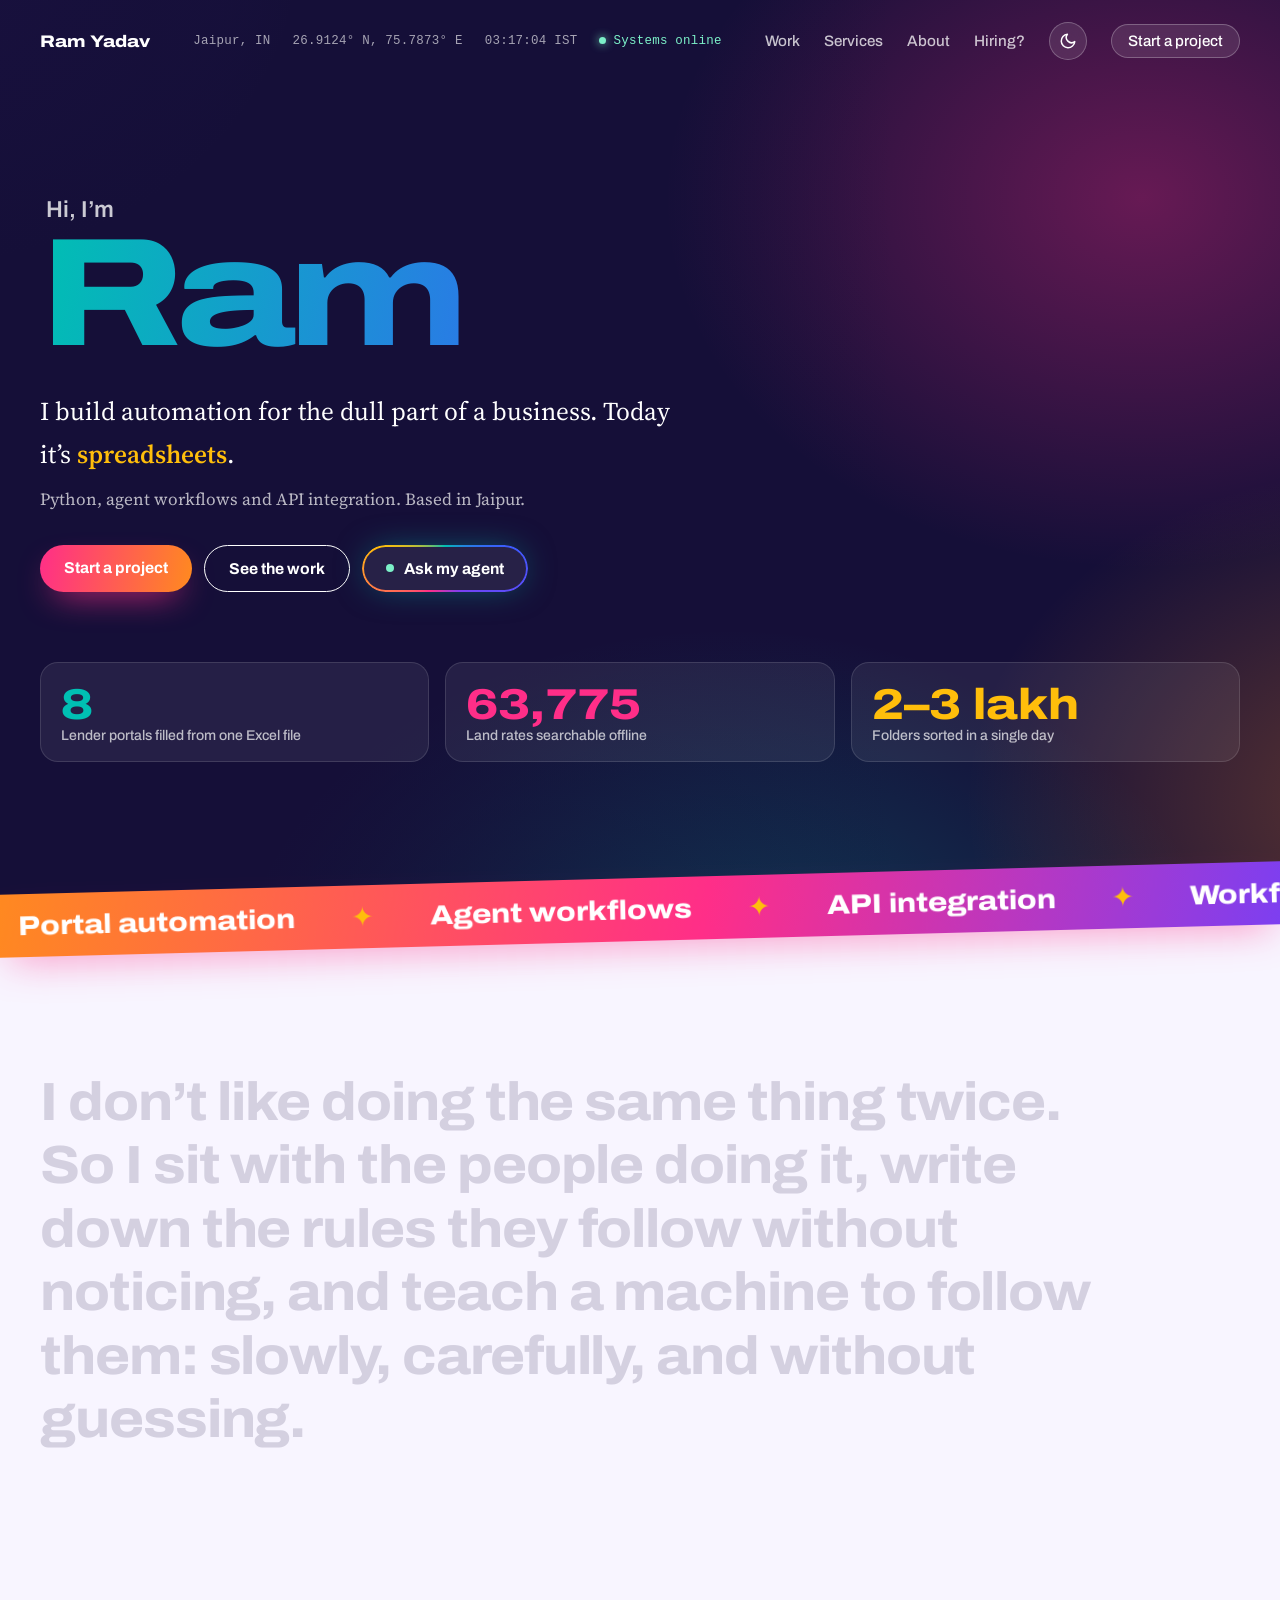
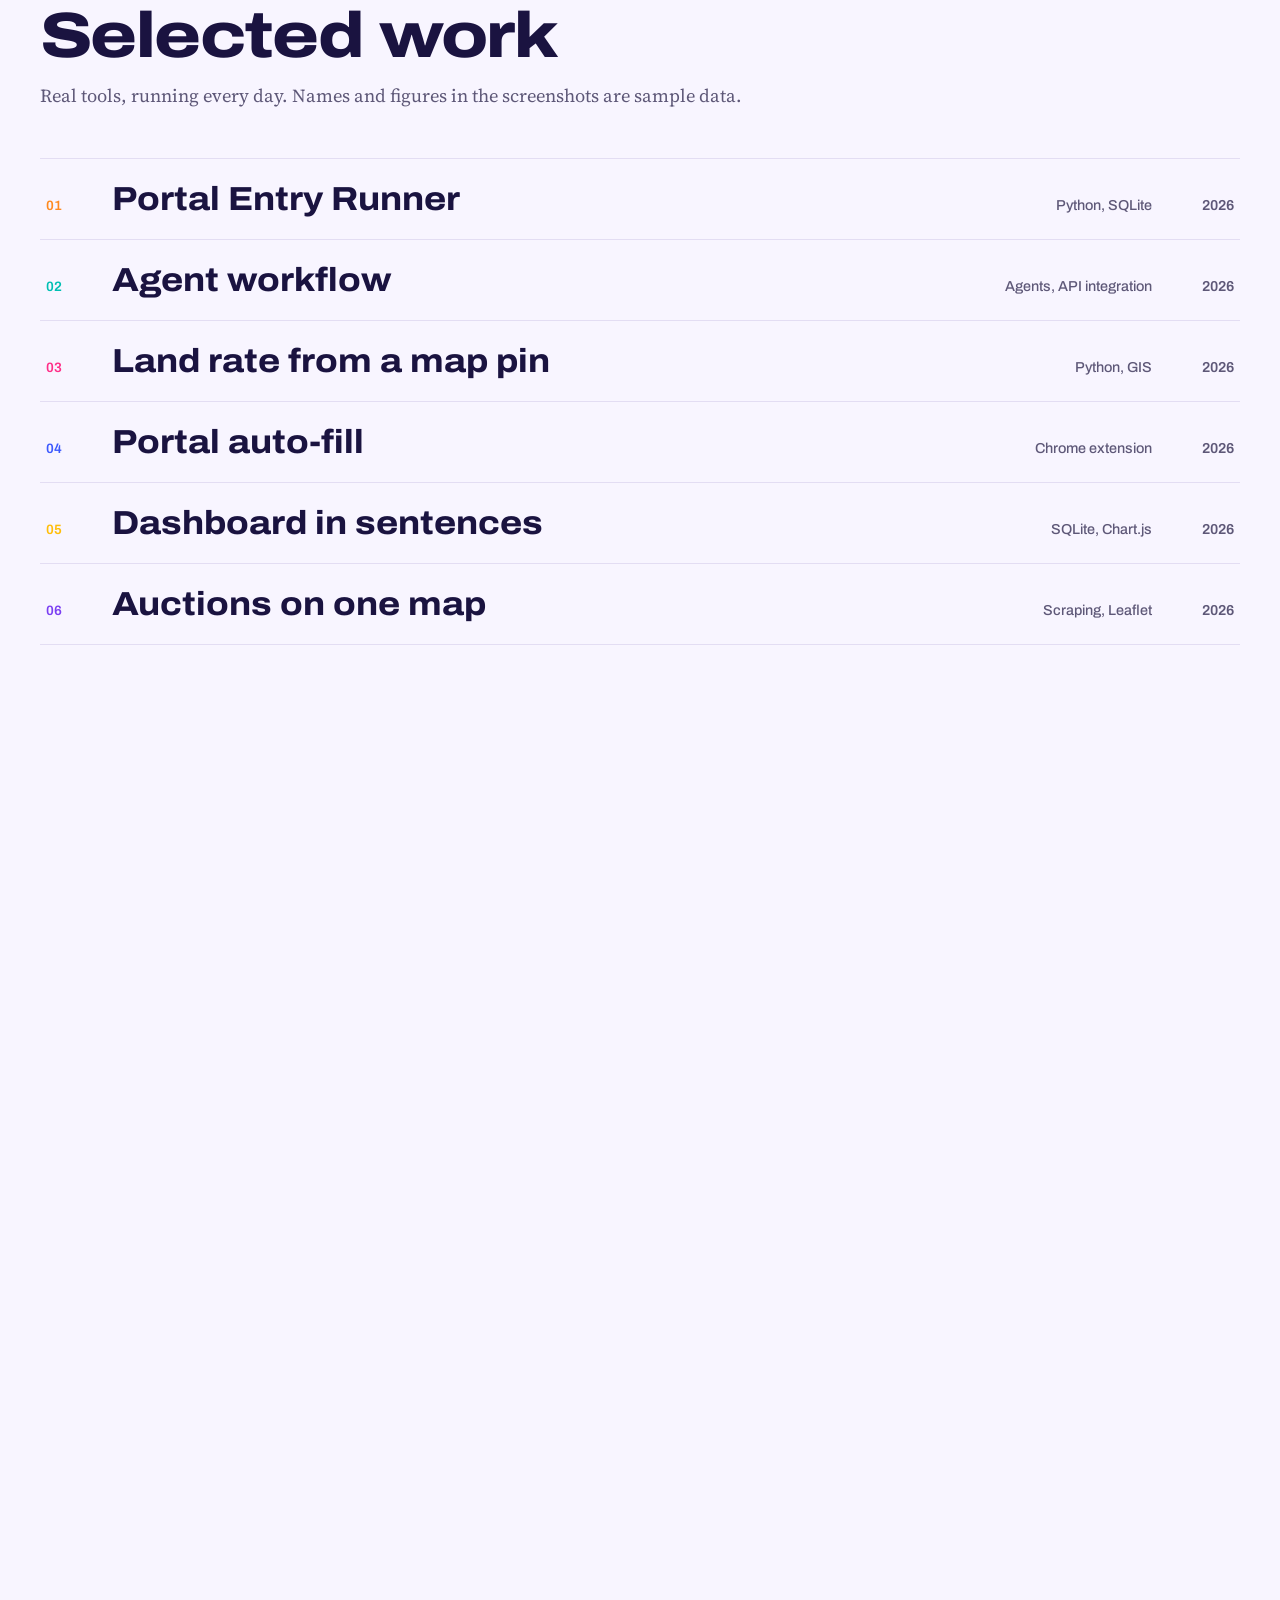
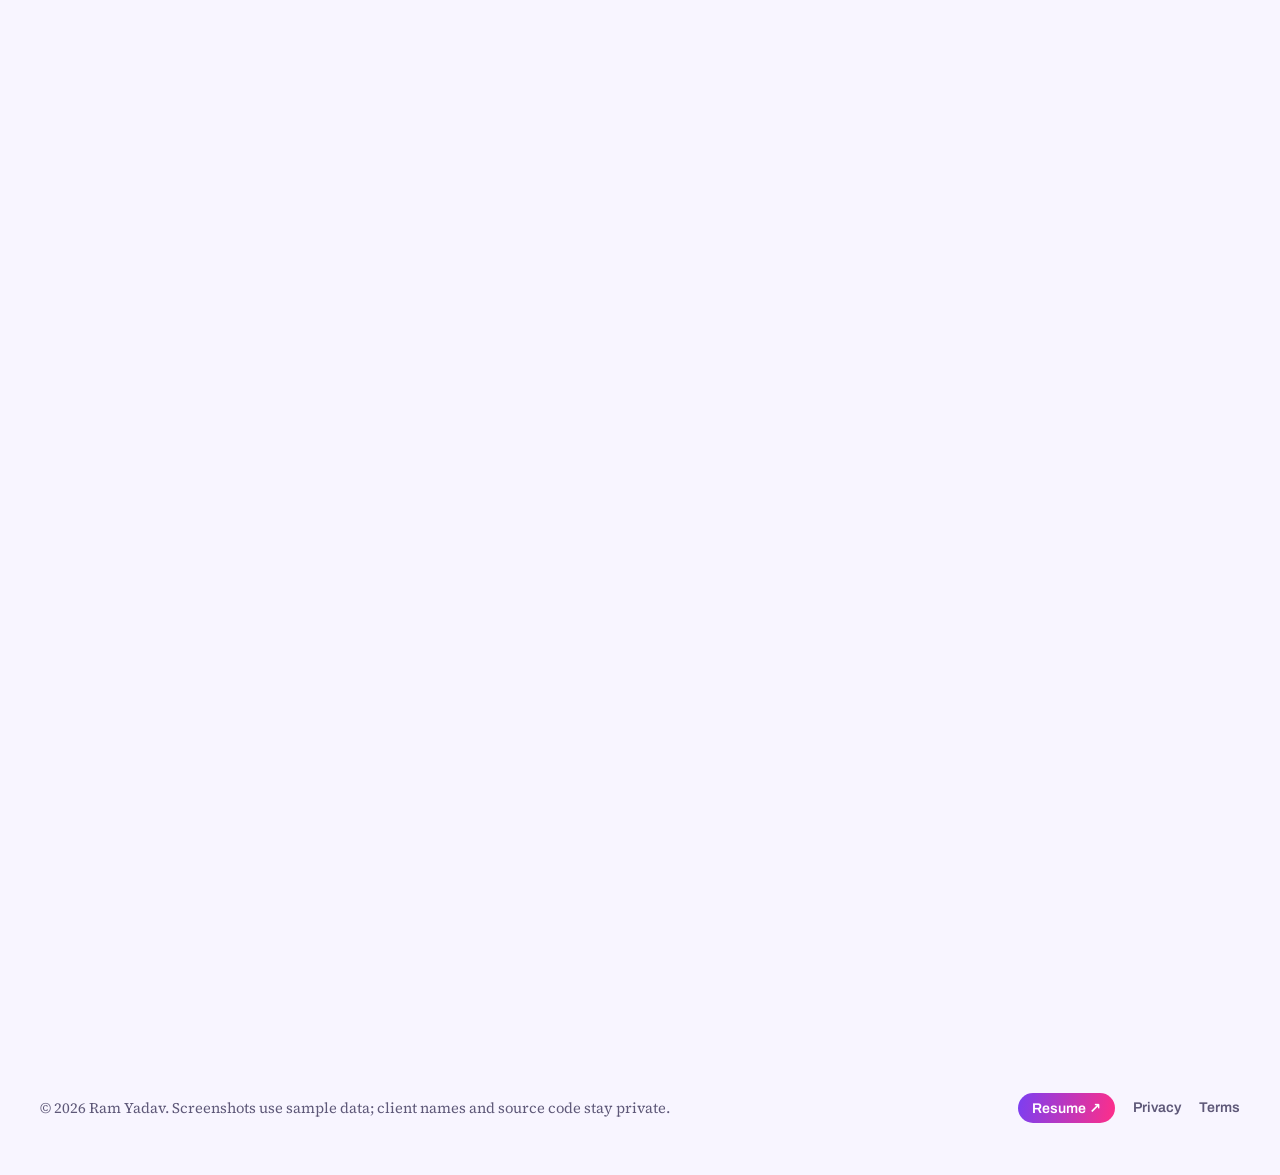
==== commit 49104af7: "feat: chat sends a conversation id" ====
--- a/index.html
+++ b/index.html
@@ -22,7 +22,7 @@
 <link href="https://fonts.googleapis.com/css2?family=Archivo:wdth,wght@100..125,400..800&family=Source+Serif+4:opsz,wght@8..60,400;8..60,600&display=swap" rel="stylesheet">
 <script>try{if(sessionStorage.getItem('booted')==='1'||matchMedia('(prefers-reduced-motion: reduce)').matches)document.documentElement.classList.add('booted')}catch(e){}</script>
 <script>try{var t=localStorage.getItem('theme');if(t==='dark'||t==='light')document.documentElement.dataset.theme=t}catch(e){}</script>
-<link rel="stylesheet" href="style.css?v=20261004g">
+<link rel="stylesheet" href="style.css?v=20261004h">
 <link rel="icon" href="/favicon.ico" sizes="48x48">
 <link rel="icon" type="image/png" href="/img/icon-192.png" sizes="192x192">
 <link rel="apple-touch-icon" href="/apple-touch-icon.png">
@@ -367,10 +367,10 @@
   <img alt="">
 </dialog>
 
-<script src="theme.js?v=20261004g" defer></script>
-<script src="connect.js?v=20261004g" defer></script>
-<script type="module" src="main.js?v=20261004g"></script>
-<script type="module" src="room.js?v=20261004g"></script>
+<script src="theme.js?v=20261004h" defer></script>
+<script src="connect.js?v=20261004h" defer></script>
+<script type="module" src="main.js?v=20261004h"></script>
+<script type="module" src="room.js?v=20261004h"></script>
 <script type="module" src="https://static.cloudflareinsights.com/beacon.min.js" data-cf-beacon='{"token": "8d06e799ebae47a8966e0bc18af4d934"}'></script>
 </body>
 </html>
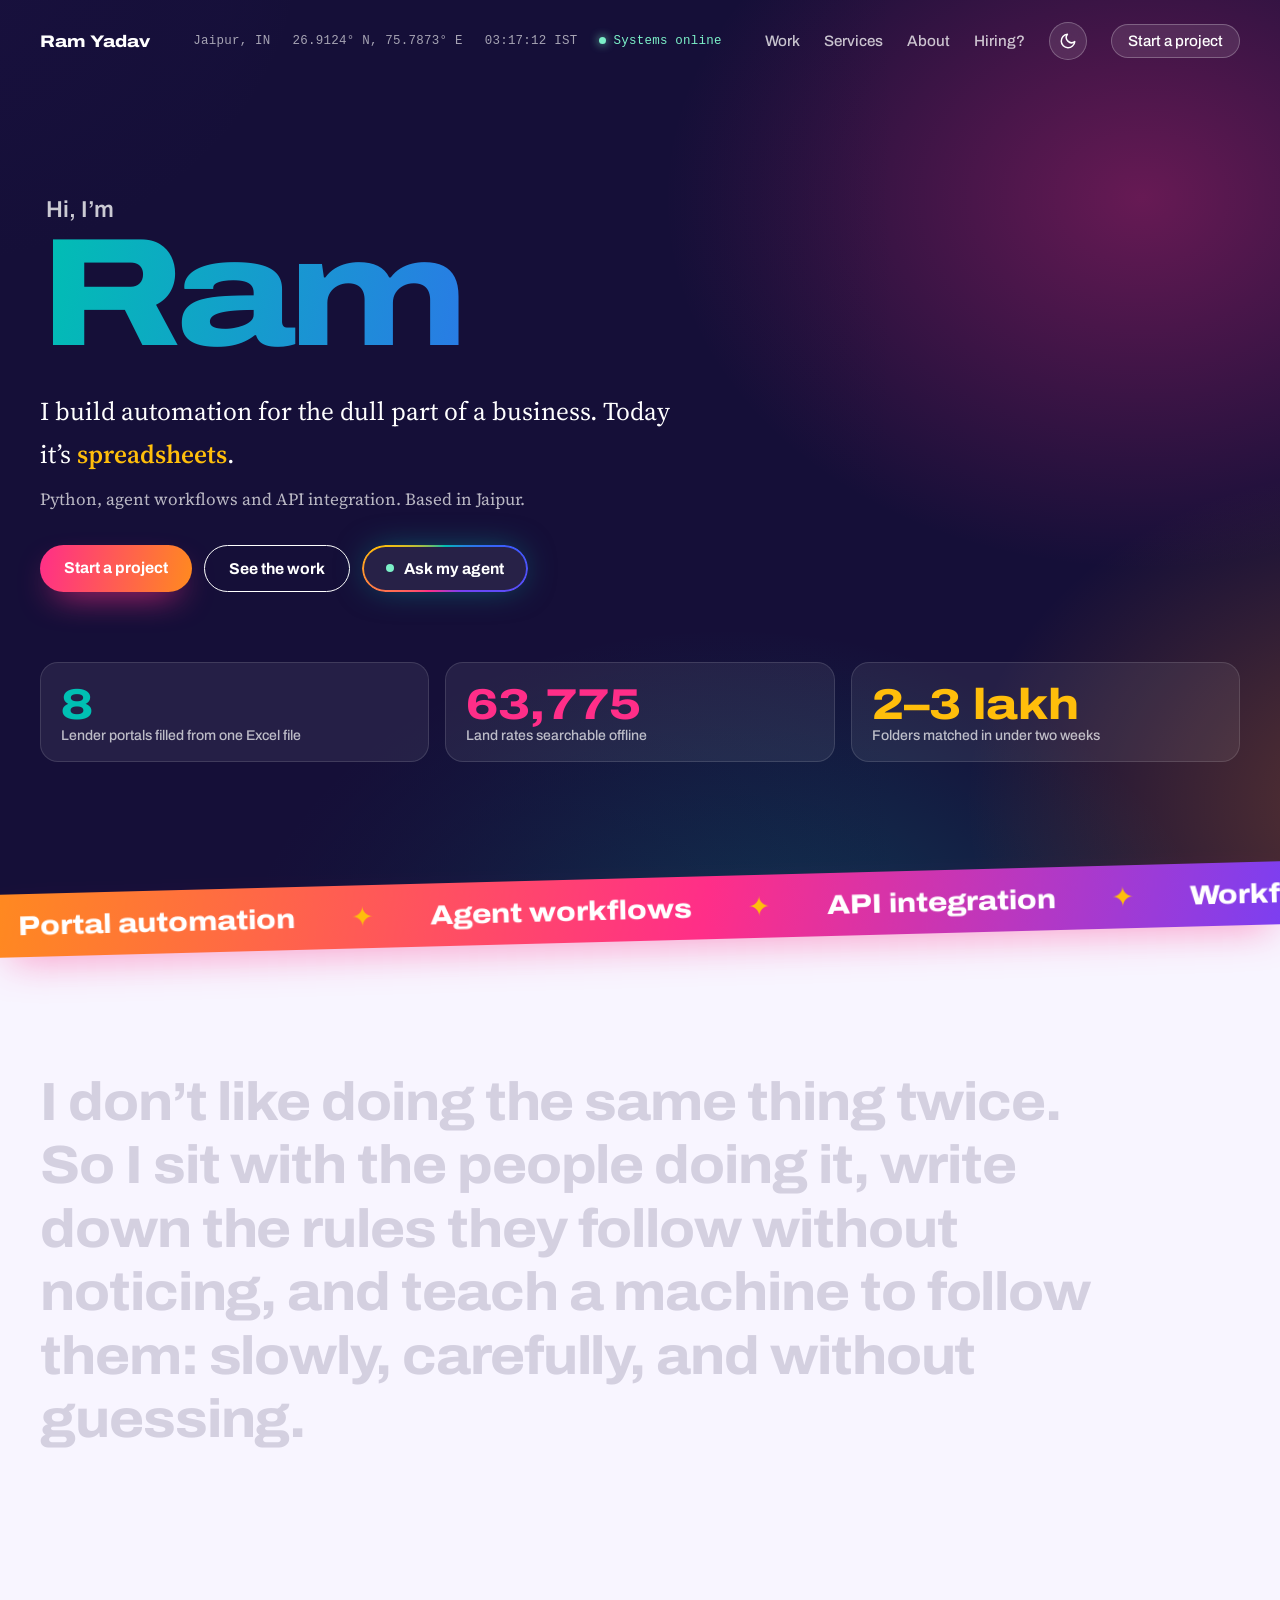
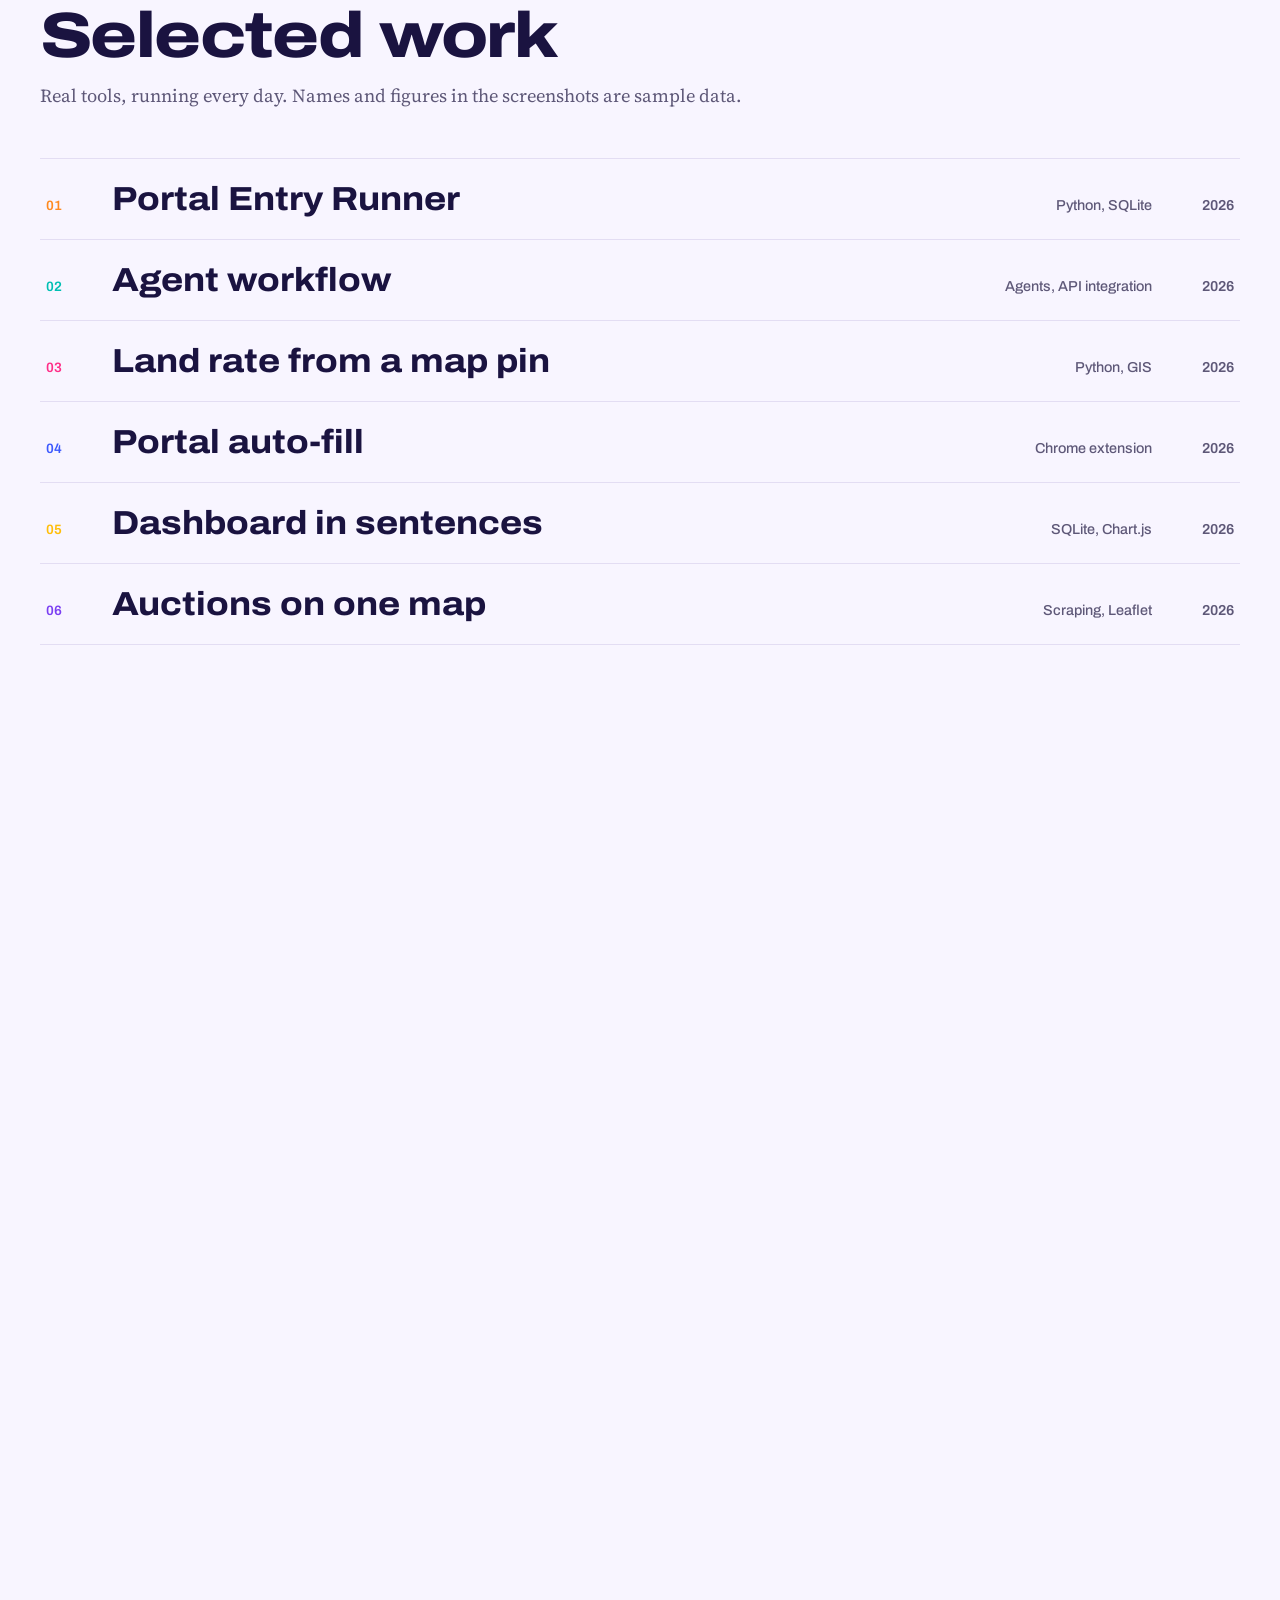
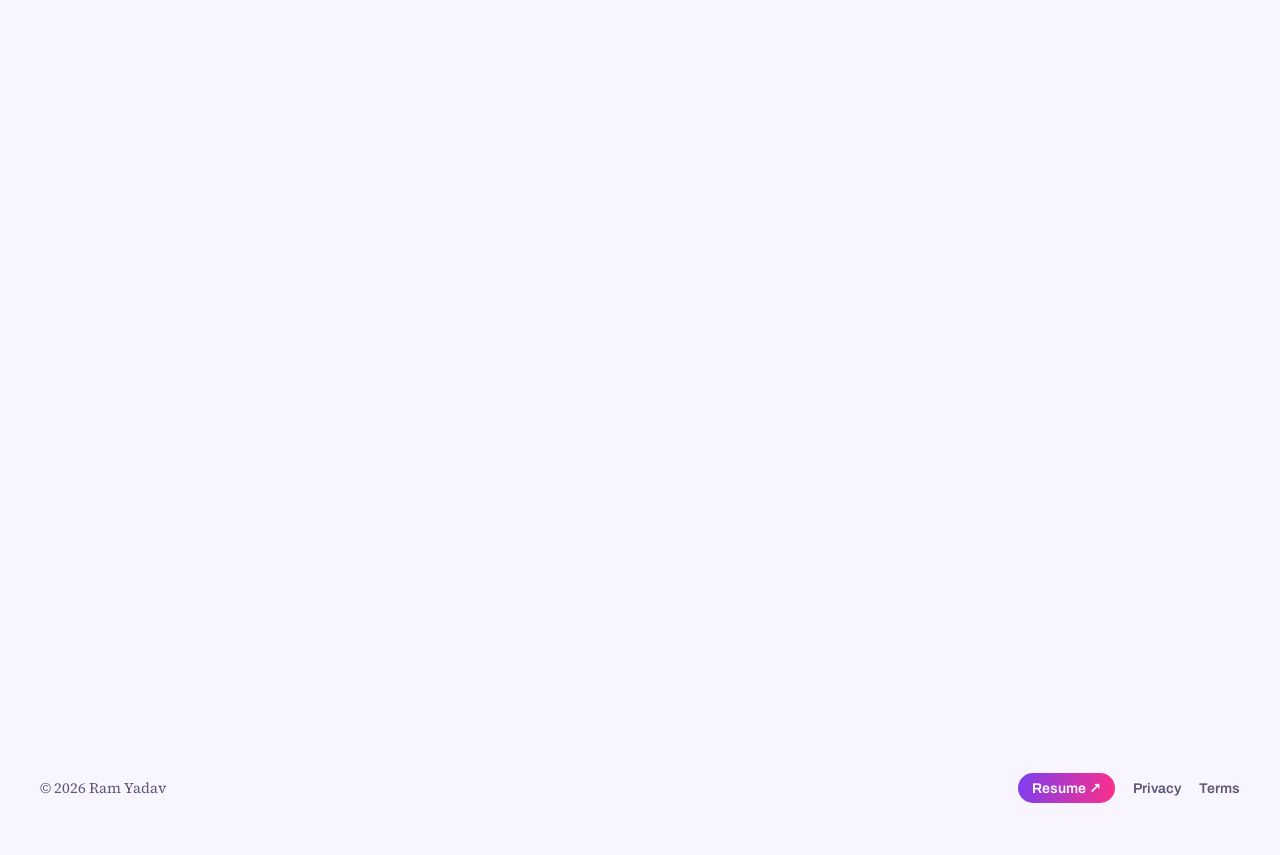
==== commit 65771f96: "content: resume review applied; trim repeated and internal text" ====
--- a/index.html
+++ b/index.html
@@ -22,7 +22,7 @@
 <link href="https://fonts.googleapis.com/css2?family=Archivo:wdth,wght@100..125,400..800&family=Source+Serif+4:opsz,wght@8..60,400;8..60,600&display=swap" rel="stylesheet">
 <script>try{if(sessionStorage.getItem('booted')==='1'||matchMedia('(prefers-reduced-motion: reduce)').matches)document.documentElement.classList.add('booted')}catch(e){}</script>
 <script>try{var t=localStorage.getItem('theme');if(t==='dark'||t==='light')document.documentElement.dataset.theme=t}catch(e){}</script>
-<link rel="stylesheet" href="style.css?v=20261004h">
+<link rel="stylesheet" href="style.css?v=20261006a">
 <link rel="icon" href="/favicon.ico" sizes="48x48">
 <link rel="icon" type="image/png" href="/img/icon-192.png" sizes="192x192">
 <link rel="apple-touch-icon" href="/apple-touch-icon.png">
@@ -65,7 +65,7 @@
   <dl class="hero-stats wrap">
     <div><dt>Lender portals filled from one Excel file</dt><dd data-count="8">8</dd></div>
     <div><dt>Land rates searchable offline</dt><dd data-count="63775">63,775</dd></div>
-    <div><dt>Folders sorted in a single day</dt><dd>2–3 lakh</dd></div>
+    <div><dt>Folders matched in under two weeks</dt><dd>2–3 lakh</dd></div>
   </dl>
 </section>
 
@@ -256,13 +256,10 @@
 <section class="wrap more reveal">
   <h2 class="section-title">Smaller builds</h2>
   <div class="tools">
-    <article><h3>Folder matcher</h3><p>Matched 2–3 lakh folders against a spreadsheet by normalising messy names and matching patterns. Anything with two possible matches went to a person instead of being guessed.</p><p class="stack">Python, pandas</p></article>
     <article><h3>Portal bulk upload</h3><p>Fills a portal’s bulk-upload sheet with validated values, checks for duplicates, uploads it, then confirms every row actually arrived.</p><p class="stack">Python, requests, openpyxl</p></article>
     <article><h3>Digital signing queue</h3><p>Signs PDFs with a USB signature token from a queue with approval. It checks the token’s certificate before sending the PIN, so a wrong token can never get locked.</p><p class="stack">Python, pyHanko, PKCS#11</p></article>
     <article><h3>Invoice automation</h3><p>Watches case folders, works out each fee from its slab, fills the invoice and keeps the register in step. Built so that one case can only ever produce one invoice.</p><p class="stack">Python, openpyxl</p></article>
     <article><h3>Map image makers</h3><p>Coordinate in, ready-to-use map out: a plan-map crop or a satellite view with the same pin, legend and scale bar.</p><p class="stack">Python, Pillow, KML</p></article>
-    <article><h3>Safe push to a shared server</h3><p>Pushes finished files to the office server and keeps a ledger of every push. If someone changed the file on the server in the meantime, the push stops instead of writing over their work.</p><p class="stack">PowerShell</p></article>
-    <article><h3>Nearby records and RERA</h3><p>Finds the closest of 31,500 past records to any point, and pulls every RERA project in Jaipur into a sheet and Google Earth.</p><p class="stack">Python, SQLite</p></article>
   </div>
 </section>
 
@@ -305,9 +302,8 @@
   </figure>
   <div class="about-copy">
     <h2 class="section-title">Hi, I’m Ram.</h2>
-    <p>I’m 21 and I live in Jaipur. I studied maths and physics, and my first job was data entry.</p>
+    <p>I live in Jaipur. I studied maths and physics, and my first job was data entry.</p>
     <p>That’s where I got hooked on one question: why is a person doing this by hand, every single day? I’ve been answering it ever since, first with scripts, then with portal runners, map tools and agent workflows.</p>
-    <p>I work best on real, messy processes. I sit with the people who run them, write down the rules they follow without noticing, and turn those rules into something that runs on its own and says so when it isn’t sure.</p>
   </div>
 </section>
 
@@ -316,7 +312,7 @@
   <h2 class="section-title">How I got here</h2>
   <ol class="timeline">
     <li><p class="when">2024</p><h3>Six months of folder sorting, done in two weeks</h3><p>My first job was data entry. Handed 2–3 lakh folders to match against a spreadsheet by hand, I wrote a script that matched the messy names instead and finished in under two weeks.</p></li>
-    <li><p class="when">2025</p><h3>New field, first month</h3><p>Moved into GIS without knowing QGIS or ArcGIS. Learned both in the first month, then automated about 70% of the production pipeline and trained eight new people on it.</p></li>
+    <li><p class="when">2025</p><h3>New field, first month</h3><p>Moved into GIS with no prior GIS software experience. Learned it in the first month, then automated about 70% of the production pipeline and trained new team members on it.</p></li>
     <li><p class="when">2026</p><h3>Portals, agents and internal tools</h3><p>Now I build portal runners, agent workflows and the tools a team uses every day. My degree is a B.Sc.-B.Ed. in Mathematics and Physics; the rest I learned by building.</p></li>
   </ol>
 </section>
@@ -354,7 +350,7 @@
 </main>
 
 <footer class="wrap foot">
-  <p>© 2026 Ram Yadav. Screenshots use sample data; client names and source code stay private.</p>
+  <p>© 2026 Ram Yadav</p>
   <nav class="foot-links">
     <a class="resume-btn" href="resume.pdf" target="_blank" rel="noopener">Resume <span aria-hidden="true">↗</span></a>
     <a href="privacy.html">Privacy</a>
@@ -367,10 +363,10 @@
   <img alt="">
 </dialog>
 
-<script src="theme.js?v=20261004h" defer></script>
-<script src="connect.js?v=20261004h" defer></script>
-<script type="module" src="main.js?v=20261004h"></script>
-<script type="module" src="room.js?v=20261004h"></script>
+<script src="theme.js?v=20261006a" defer></script>
+<script src="connect.js?v=20261006a" defer></script>
+<script type="module" src="main.js?v=20261006a"></script>
+<script type="module" src="room.js?v=20261006a"></script>
 <script type="module" src="https://static.cloudflareinsights.com/beacon.min.js" data-cf-beacon='{"token": "8d06e799ebae47a8966e0bc18af4d934"}'></script>
 </body>
 </html>
--- a/style.css
+++ b/style.css
@@ -148,7 +148,7 @@
 
 /* ---------- smaller builds ---------- */
 .more, .build, .path { padding: 110px 0 20px; }
-.tools { display: grid; grid-template-columns: repeat(3, 1fr); gap: 18px; margin-top: 40px; }
+.tools { display: grid; grid-template-columns: repeat(2, 1fr); gap: 18px; margin-top: 40px; }
 .tools article { --t: var(--pink); padding: 28px; border-radius: 22px; background: var(--panel); border: 1px solid var(--rule); position: relative; overflow: hidden; transition: transform .5s var(--ease), box-shadow .5s; }
 .tools article:nth-child(2) { --t: var(--turq); } .tools article:nth-child(3) { --t: var(--violet); }
 .tools article:nth-child(4) { --t: var(--saffron); } .tools article:nth-child(5) { --t: var(--blue); } .tools article:nth-child(6) { --t: var(--marigold); }
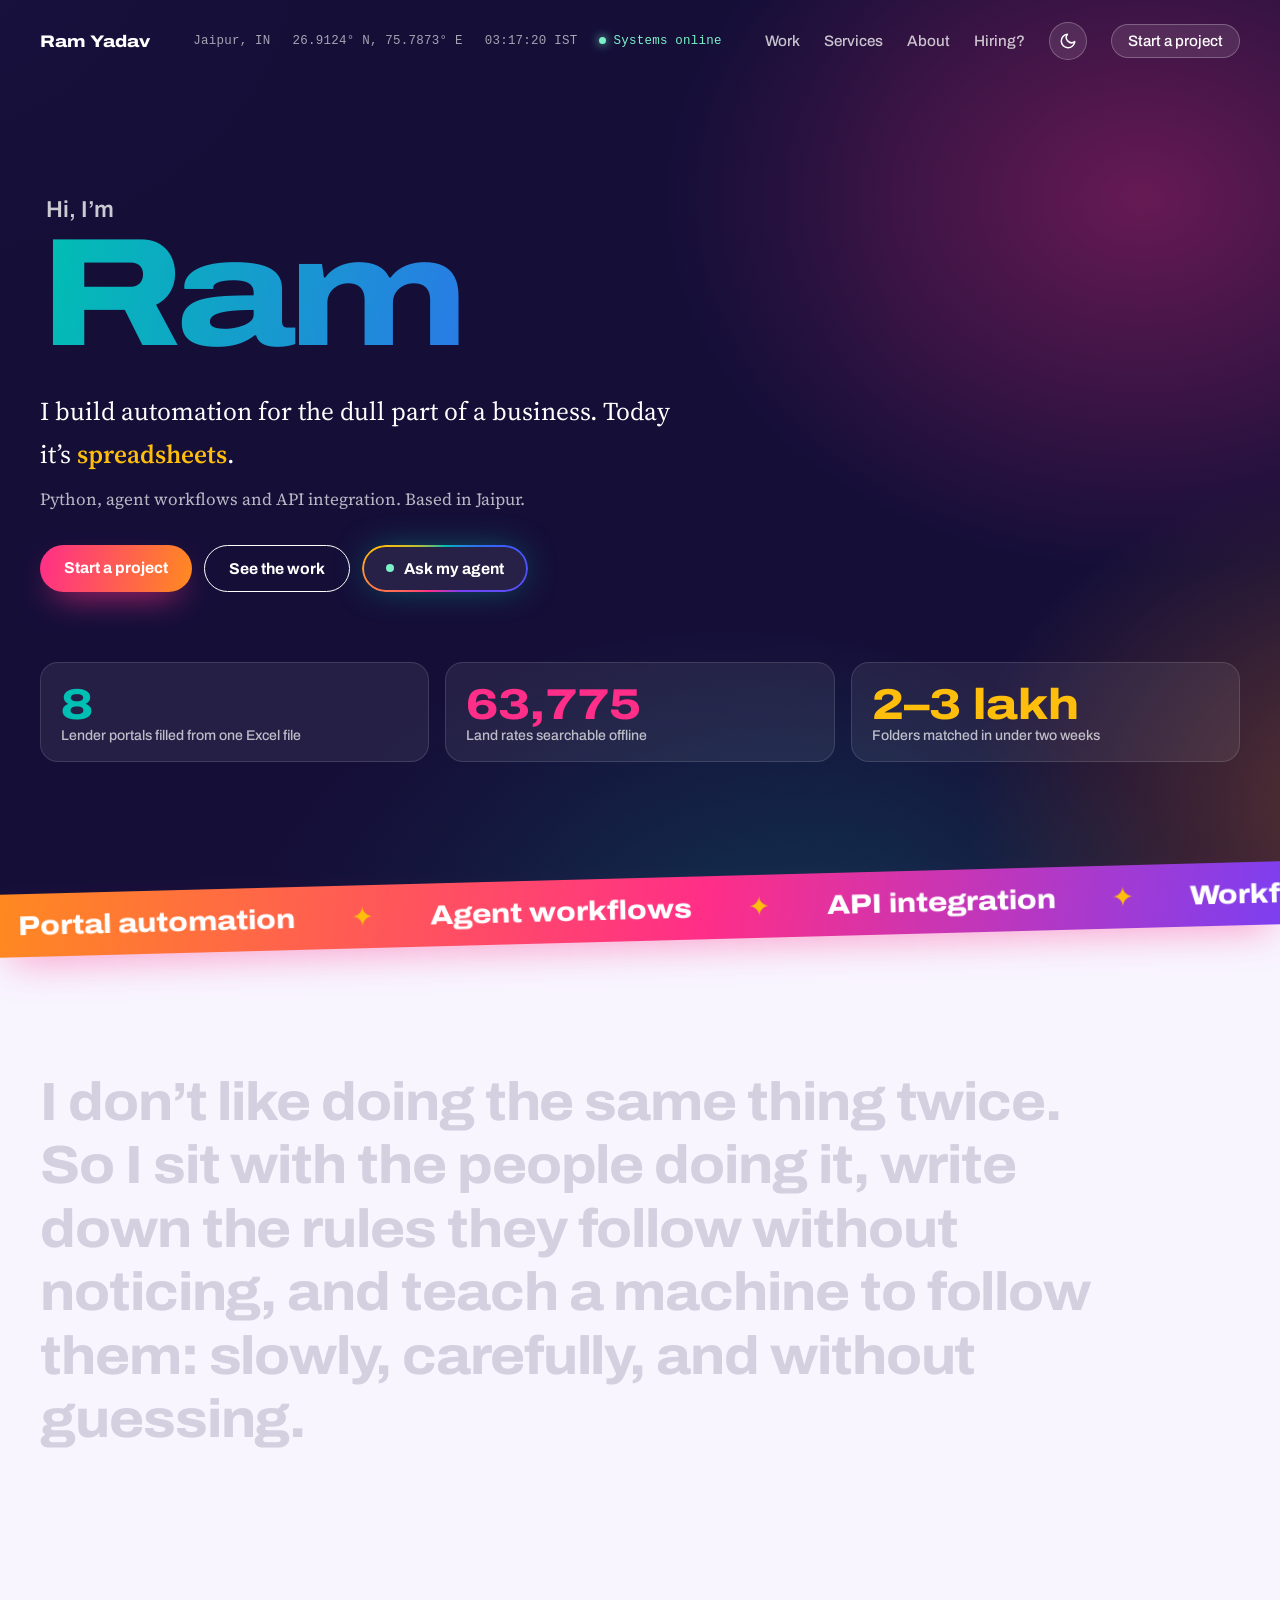
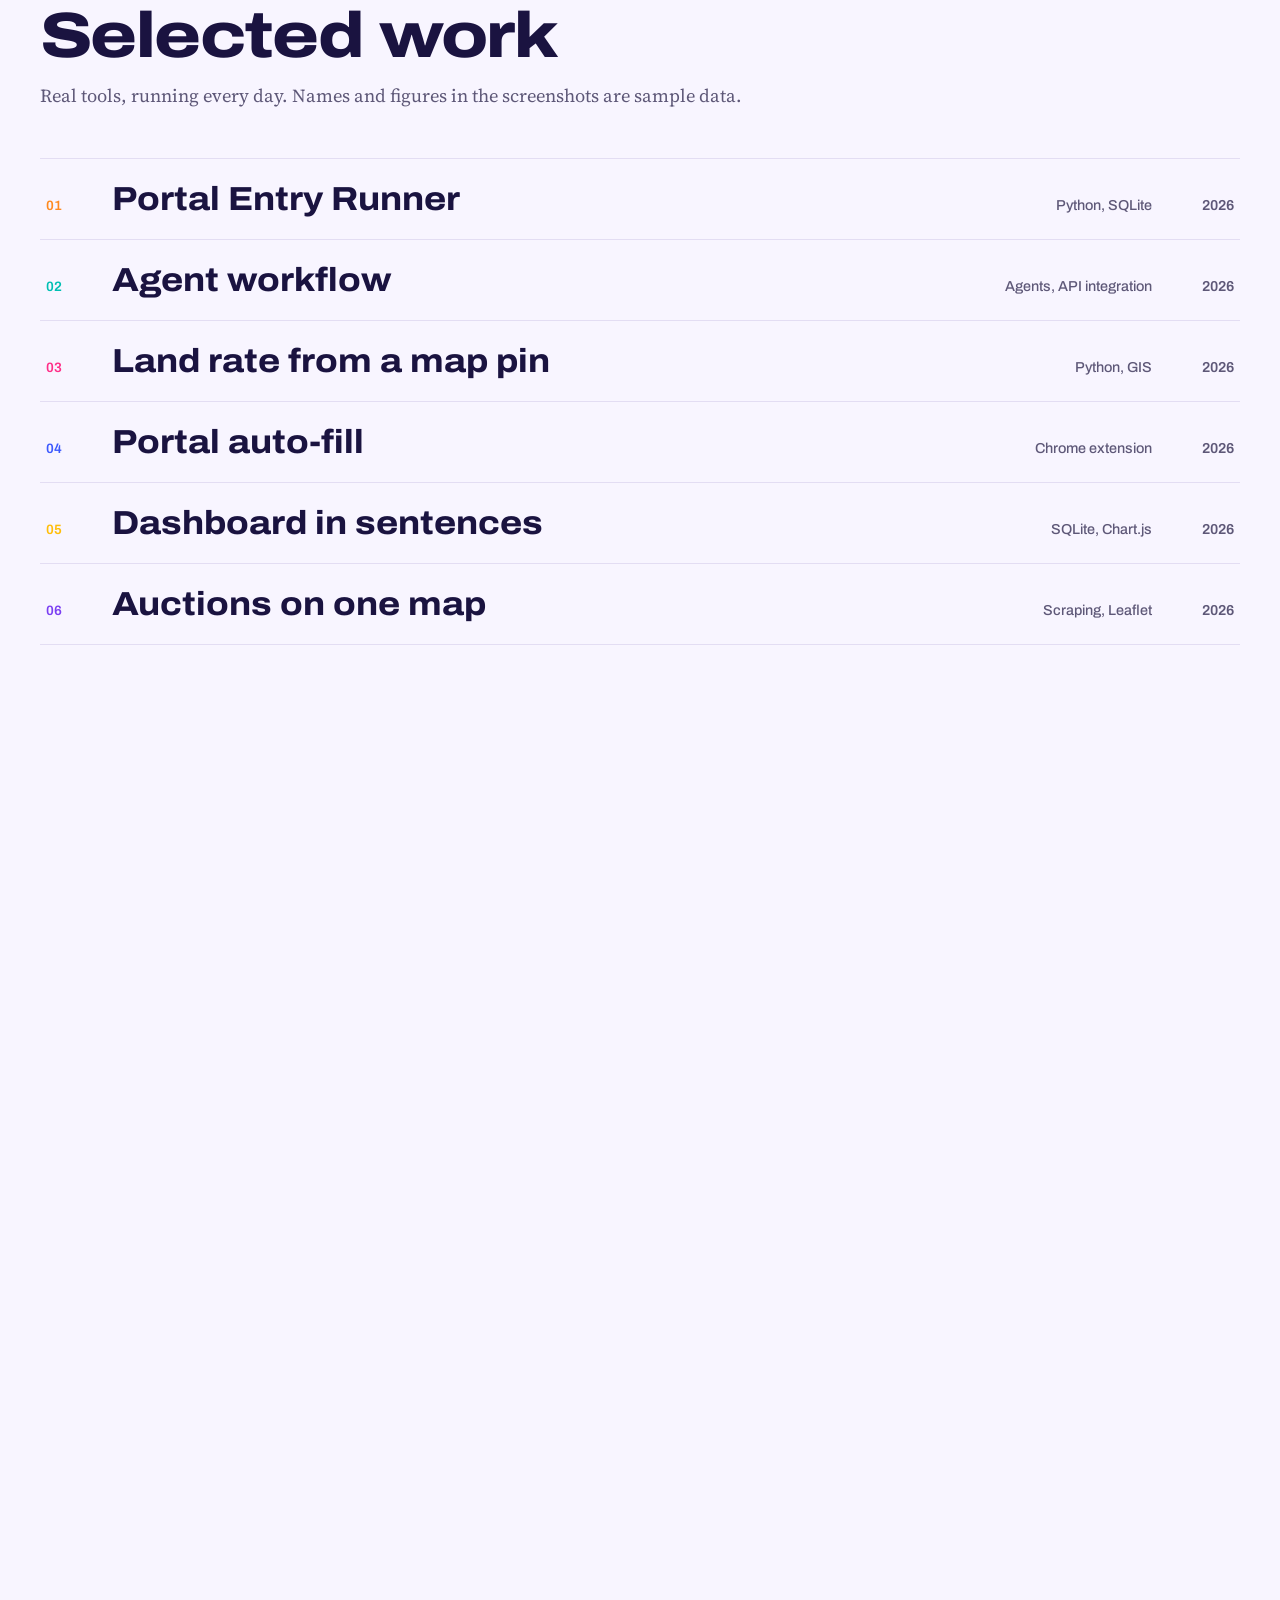
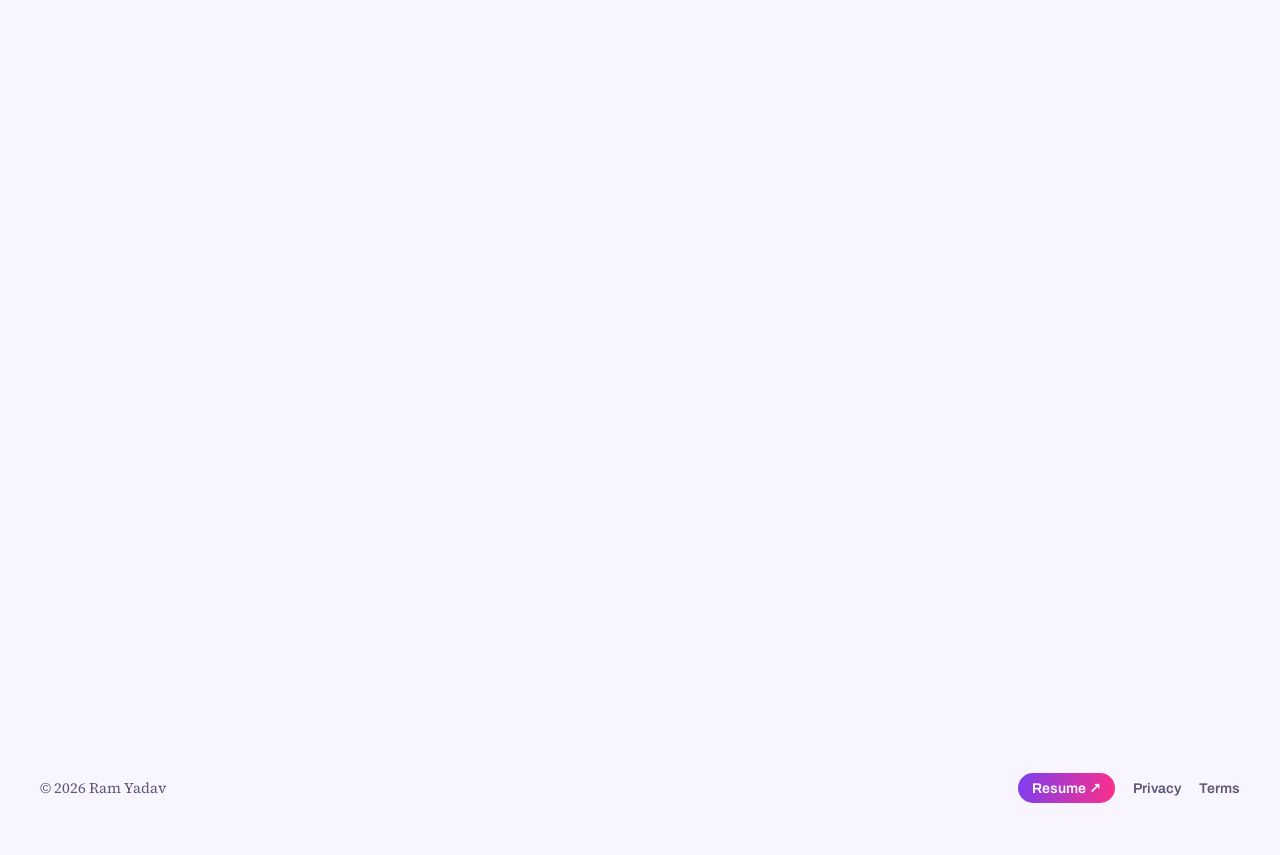
==== commit 5f468023: "content: age back in About, kept current by the API" ====
--- a/index.html
+++ b/index.html
@@ -22,7 +22,7 @@
 <link href="https://fonts.googleapis.com/css2?family=Archivo:wdth,wght@100..125,400..800&family=Source+Serif+4:opsz,wght@8..60,400;8..60,600&display=swap" rel="stylesheet">
 <script>try{if(sessionStorage.getItem('booted')==='1'||matchMedia('(prefers-reduced-motion: reduce)').matches)document.documentElement.classList.add('booted')}catch(e){}</script>
 <script>try{var t=localStorage.getItem('theme');if(t==='dark'||t==='light')document.documentElement.dataset.theme=t}catch(e){}</script>
-<link rel="stylesheet" href="style.css?v=20261006a">
+<link rel="stylesheet" href="style.css?v=20261006b">
 <link rel="icon" href="/favicon.ico" sizes="48x48">
 <link rel="icon" type="image/png" href="/img/icon-192.png" sizes="192x192">
 <link rel="apple-touch-icon" href="/apple-touch-icon.png">
@@ -302,7 +302,7 @@
   </figure>
   <div class="about-copy">
     <h2 class="section-title">Hi, I’m Ram.</h2>
-    <p>I live in Jaipur. I studied maths and physics, and my first job was data entry.</p>
+    <p>I’m <span class="age">21</span> and I live in Jaipur. I studied maths and physics, and my first job was data entry.</p>
     <p>That’s where I got hooked on one question: why is a person doing this by hand, every single day? I’ve been answering it ever since, first with scripts, then with portal runners, map tools and agent workflows.</p>
   </div>
 </section>
@@ -363,10 +363,10 @@
   <img alt="">
 </dialog>
 
-<script src="theme.js?v=20261006a" defer></script>
-<script src="connect.js?v=20261006a" defer></script>
-<script type="module" src="main.js?v=20261006a"></script>
-<script type="module" src="room.js?v=20261006a"></script>
+<script src="theme.js?v=20261006b" defer></script>
+<script src="connect.js?v=20261006b" defer></script>
+<script type="module" src="main.js?v=20261006b"></script>
+<script type="module" src="room.js?v=20261006b"></script>
 <script type="module" src="https://static.cloudflareinsights.com/beacon.min.js" data-cf-beacon='{"token": "8d06e799ebae47a8966e0bc18af4d934"}'></script>
 </body>
 </html>
